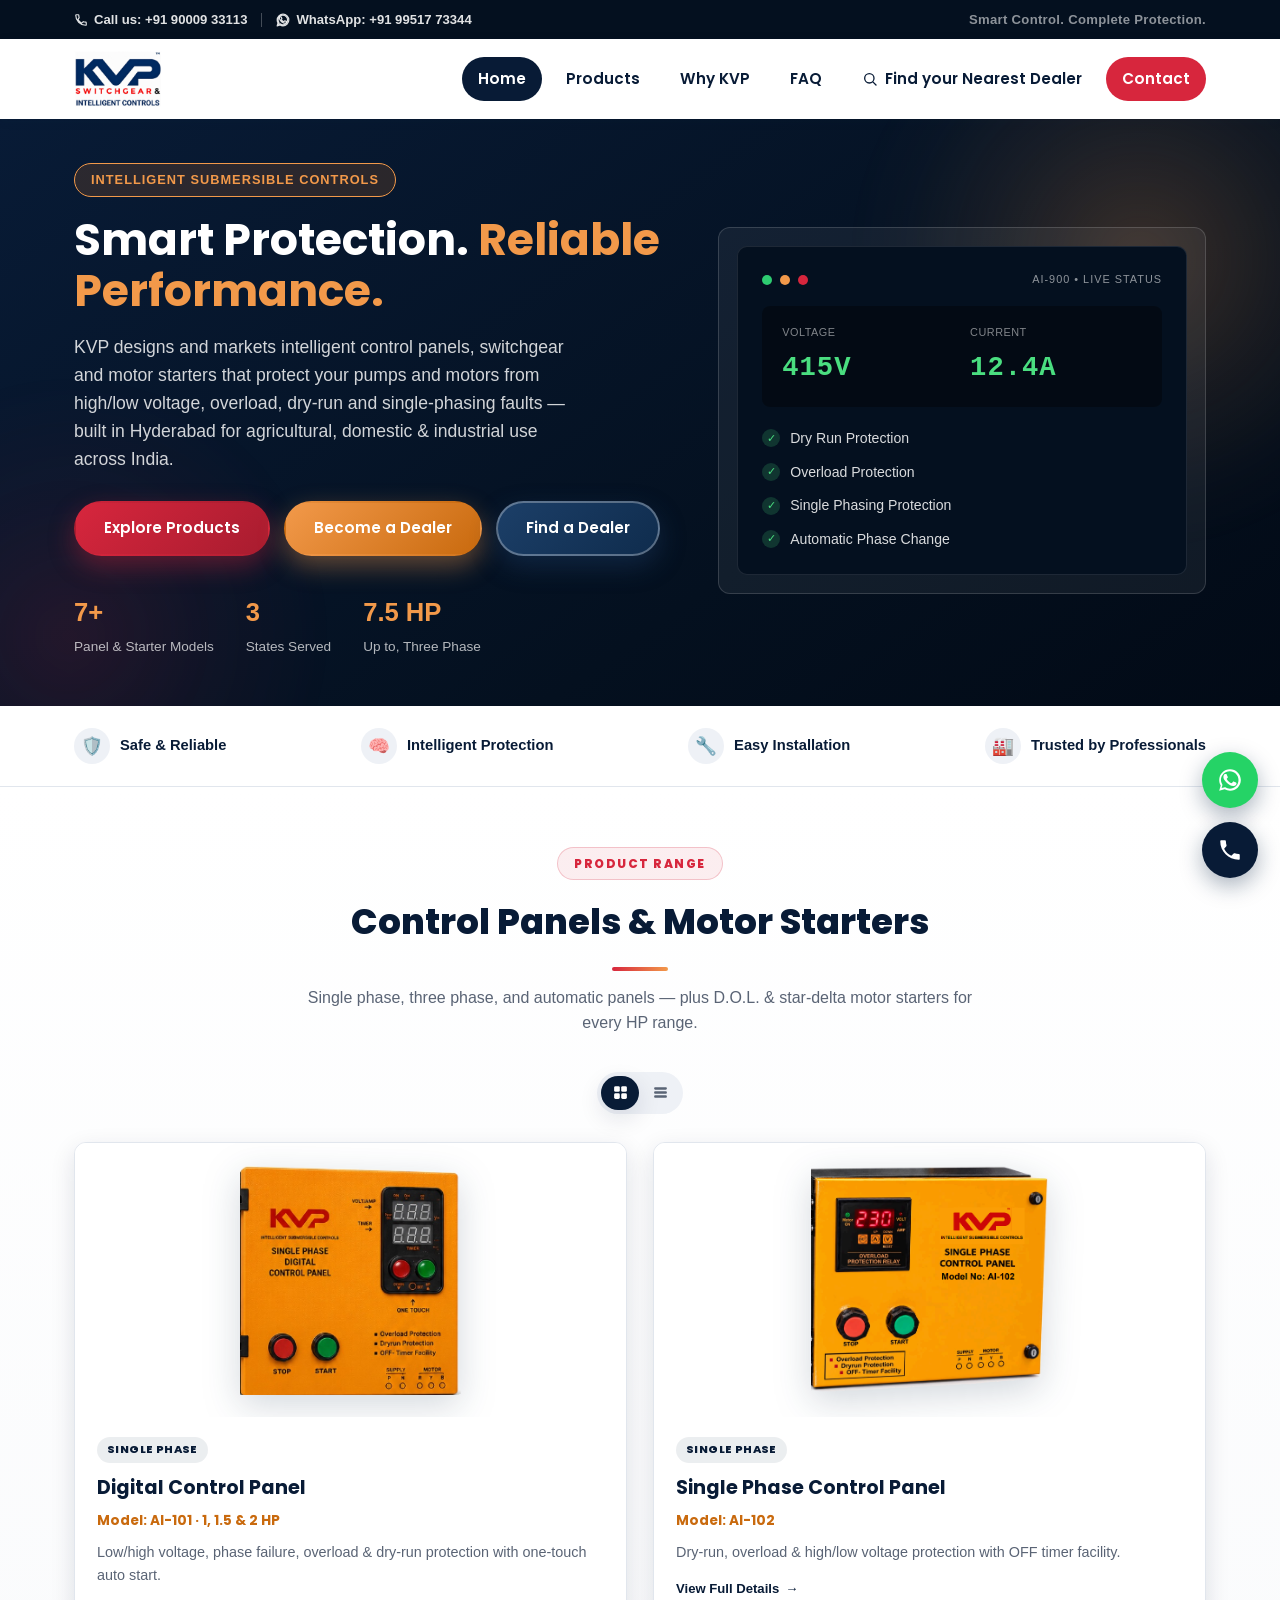
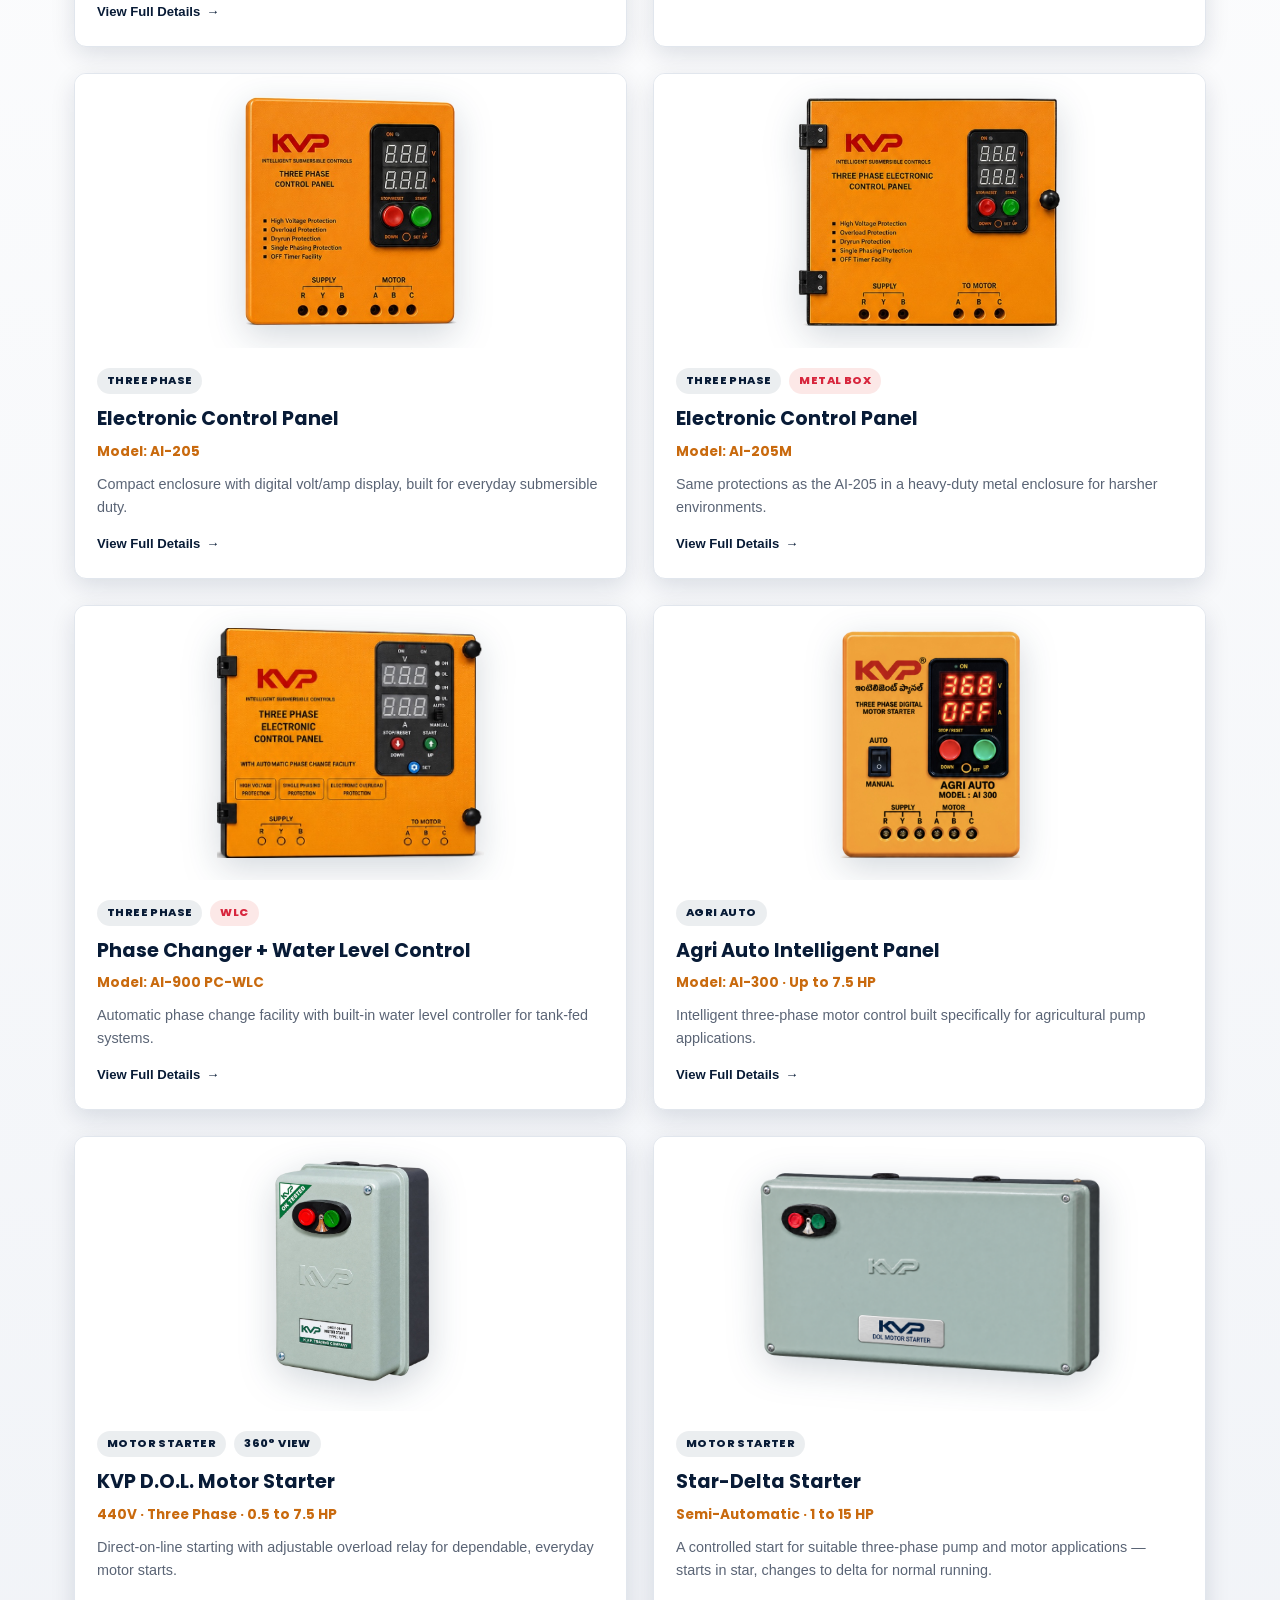
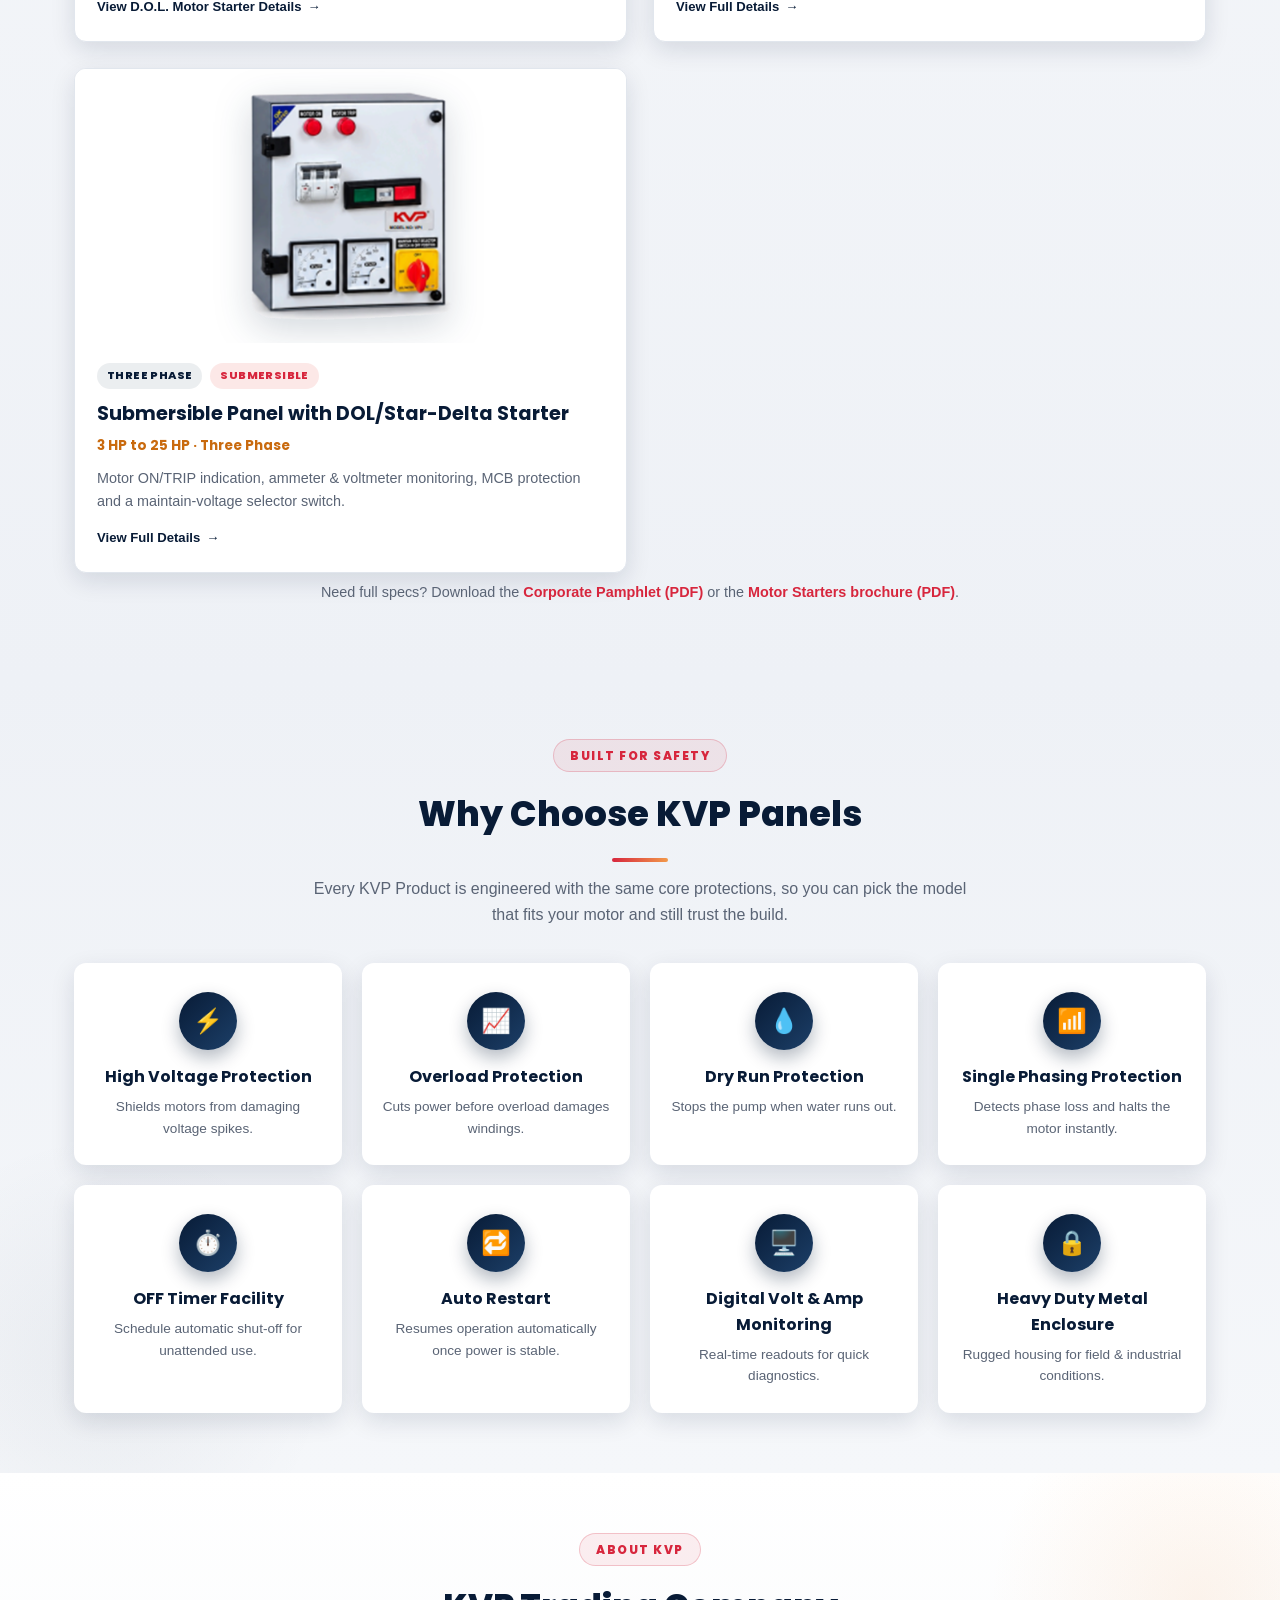
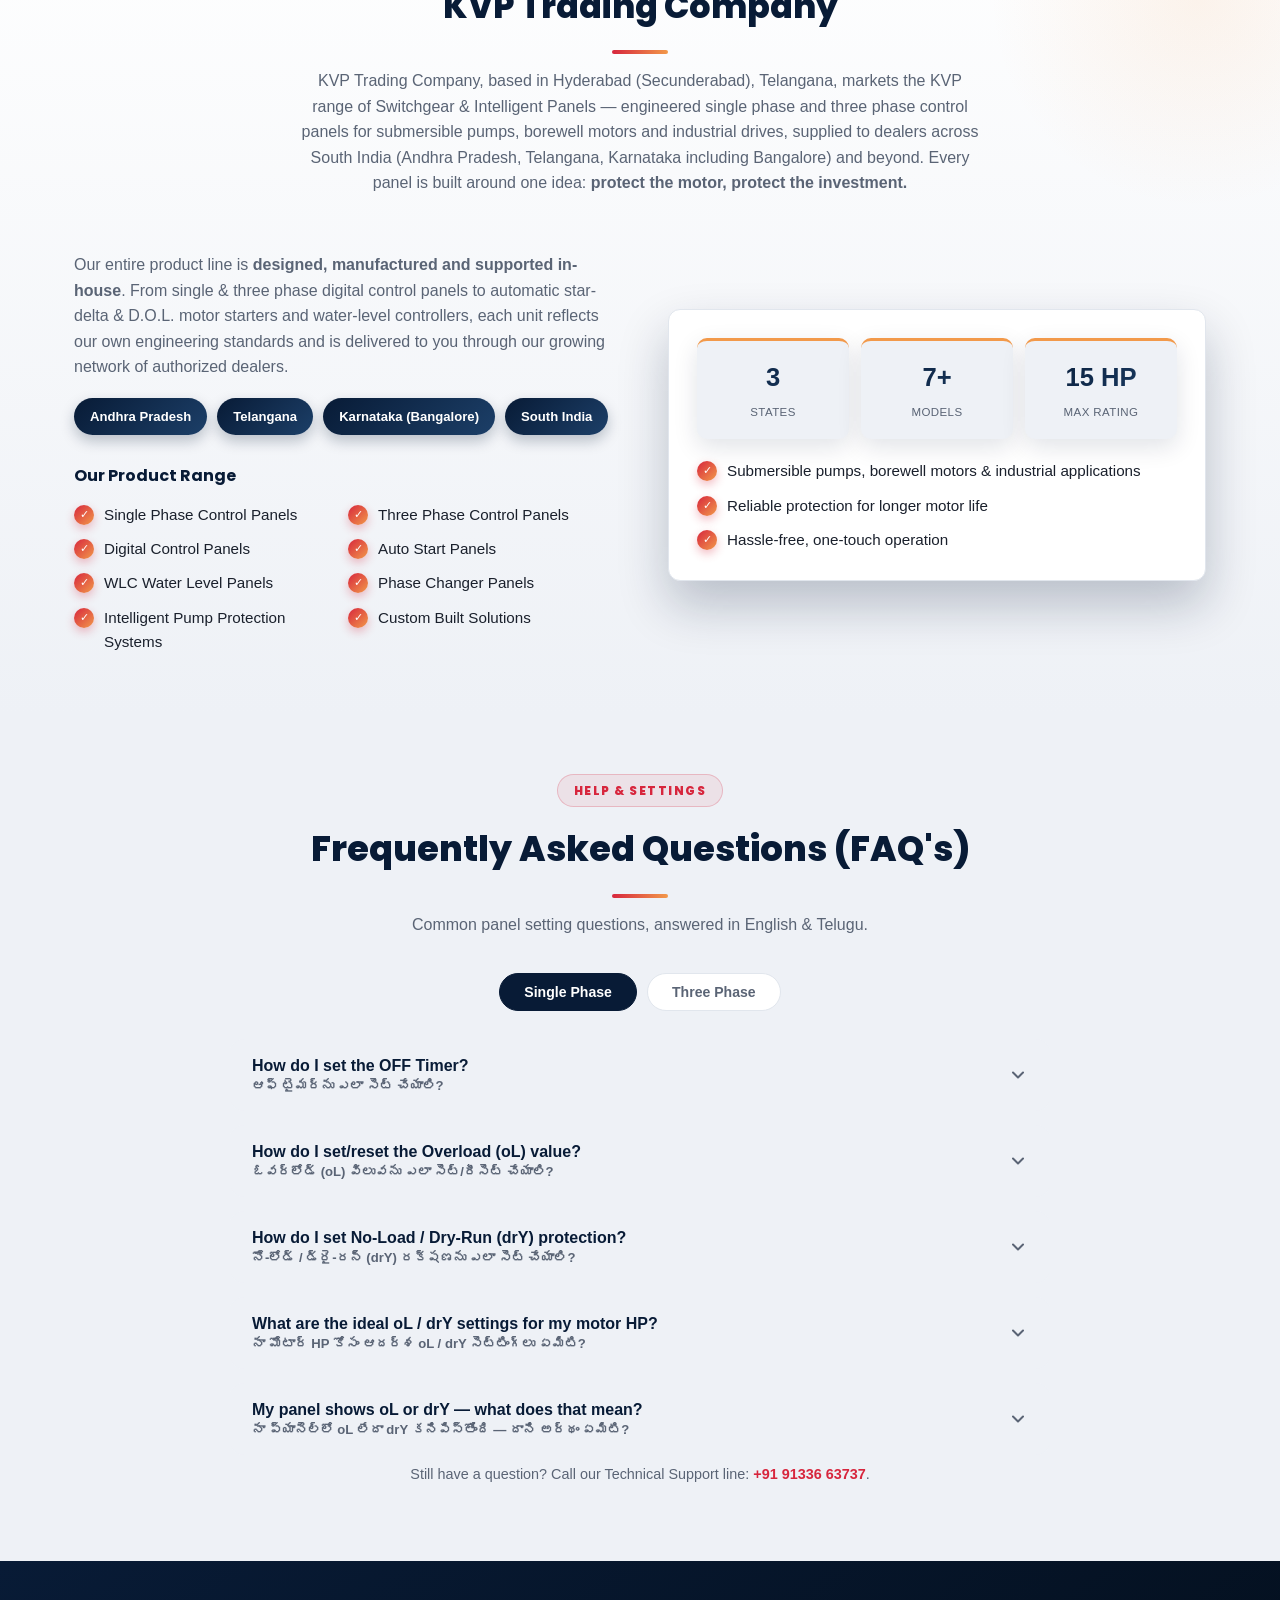
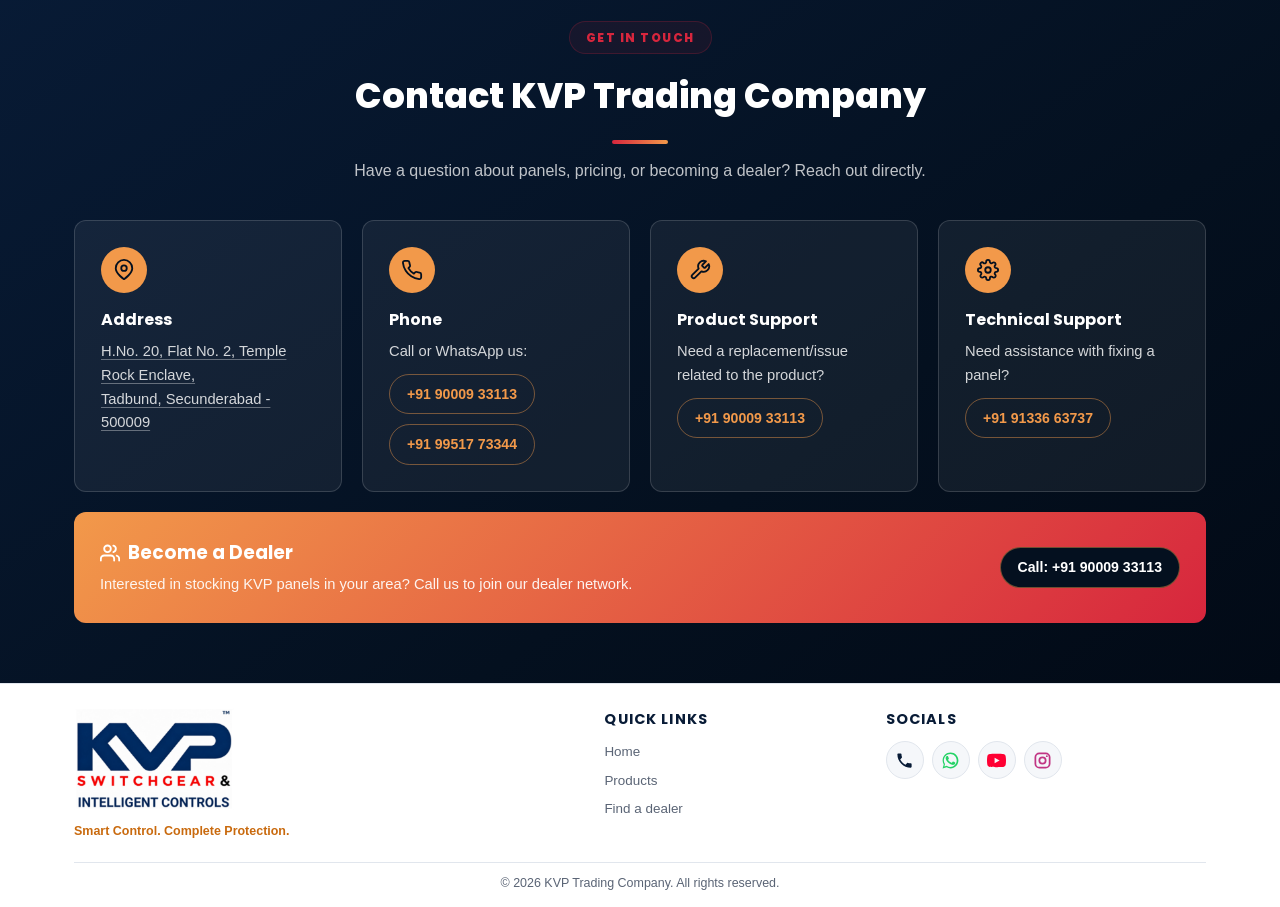
==== index.html @ d6f23936 "Style product language dropdowns" ====
<!DOCTYPE html>
<html lang="en">
<head>
<meta charset="UTF-8" />
<meta name="viewport" content="width=device-width, initial-scale=1.0" />
<title>KVP Switchgear &amp; Intelligent Controls | Smart Control. Complete Protection.</title>
<meta name="description" content="KVP (KVP Controls) Trading Company — Hyderabad-based manufacturer of intelligent submersible control panels, motor starters &amp; switchgear across South India. Single phase &amp; three phase panels, D.O.L. and star-delta starters for agricultural and industrial applications in Telangana, Andhra Pradesh, Karnataka (Bangalore) and across India." />
<link rel="canonical" href="https://kvpcontrols.in/" />
<meta name="google-site-verification" content="9jwyb0-h7KxXf_xaPmBc3SlwajmSZCS3DndJcW15JVY" />
<link rel="icon" href="assets/images/kvp-logo.jpeg" />
<link rel="shortcut icon" href="/favicon.ico" />
<link rel="preconnect" href="https://fonts.googleapis.com" />
<link rel="preconnect" href="https://fonts.gstatic.com" crossorigin />
<link href="https://fonts.googleapis.com/css2?family=Poppins:wght@500;600;700;800&display=swap" rel="stylesheet" />
<script type="application/ld+json">
{
  "@context": "https://schema.org",
  "@type": "Organization",
  "name": "KVP Trading Company",
  "alternateName": ["KVP", "KVP Controls", "KVPControls", "kvpcontrols", "KVP Switchgear", "KVP Trading Co"],
  "url": "https://kvpcontrols.in/",
  "logo": "https://kvpcontrols.in/assets/images/kvp-logo.jpeg",
  "description": "Manufacturer of intelligent submersible control panels, motor starters and switchgear for agricultural, domestic and industrial pump applications in India.",
  "address": {
    "@type": "PostalAddress",
    "streetAddress": "H.No. 20, Flat No. 2, Temple Rock Enclave, Tadbund",
    "addressLocality": "Secunderabad",
    "postalCode": "500009",
    "addressRegion": "Telangana",
    "addressCountry": "IN"
  },
  "telephone": "+91-90009-33113",
  "areaServed": ["Hyderabad", "Secunderabad", "Andhra Pradesh", "Telangana", "Karnataka", "Bangalore", "Bengaluru", "South India", "India"],
  "sameAs": []
}
</script>
<link rel="stylesheet" href="css/styles.css?v=20261113langstyle1" />
</head>
<body>

<div class="topbar">
  <div class="topbar-row">
    <div class="topbar-contacts">
      <a href="tel:+919000933113" class="topbar-link">
        <svg width="14" height="14" viewBox="0 0 24 24" aria-hidden="true"><path d="M6.6 10.8c1.4 2.8 3.8 5.2 6.6 6.6l2.2-2.2c.3-.3.7-.4 1-.2 1.1.4 2.4.6 3.6.6.6 0 1 .4 1 1V20c0 .6-.4 1-1 1-9.4 0-17-7.6-17-17 0-.6.4-1 1-1h3.2c.6 0 1 .4 1 1 0 1.3.2 2.5.6 3.6.1.4 0 .8-.2 1L6.6 10.8z"/></svg>
        Call us: +91 90009 33113
      </a>
      <span class="topbar-divider"></span>
      <a href="https://wa.me/919951773344" target="_blank" rel="noopener" class="topbar-link topbar-whatsapp">
        <svg width="14" height="14" viewBox="0 0 24 24" aria-hidden="true"><path d="M17.47 14.38c-.3-.15-1.78-.88-2.05-.98-.28-.1-.48-.15-.68.15-.2.3-.78.98-.96 1.18-.17.2-.35.22-.65.08-.3-.15-1.26-.46-2.4-1.48-.89-.79-1.48-1.76-1.66-2.06-.17-.3-.02-.46.13-.61.14-.14.3-.35.45-.53.15-.17.2-.3.3-.5.1-.2.05-.37-.02-.52-.08-.15-.68-1.64-.94-2.24-.24-.58-.5-.5-.68-.51h-.58c-.2 0-.52.08-.79.37-.27.3-1.04 1.02-1.04 2.48 0 1.46 1.07 2.87 1.22 3.07.15.2 2.1 3.2 5.08 4.49.71.3 1.26.49 1.69.63.71.22 1.36.19 1.87.12.57-.09 1.78-.73 2.03-1.43.25-.7.25-1.3.18-1.43-.07-.13-.27-.2-.57-.35z"/><path d="M12.02 2C6.5 2 2.04 6.46 2.04 12c0 1.86.5 3.6 1.4 5.1L2 22l5.03-1.4A9.9 9.9 0 0 0 12.02 22C17.53 22 22 17.54 22 12S17.53 2 12.02 2zm0 18.1c-1.63 0-3.14-.48-4.42-1.3l-.32-.2-3 .84.8-2.95-.21-.33a8.07 8.07 0 0 1-1.25-4.16c0-4.48 3.64-8.12 8.12-8.12 4.48 0 8.12 3.64 8.12 8.12 0 4.48-3.64 8.1-8.12 8.1z"/></svg>
        WhatsApp: +91 99517 73344
      </a>
    </div>
    <div class="topbar-tagline">Smart Control. Complete Protection.</div>
  </div>
</div>

<header class="site-header">
  <div class="nav-wrap">
    <a href="#home" class="brand">
      <img src="assets/images/kvp-logo-crop.png" alt="KVP Switchgear &amp; Intelligent Controls logo" />
    </a>
    <nav class="nav-links">
      <a href="#home">Home</a>
      <a href="#products">Products</a>
      <a href="#features">Why KVP</a>
      <a href="#faq">FAQ</a>
      <a href="dealers.html" class="nav-search-link">
        <svg viewBox="0 0 24 24" aria-hidden="true"><circle cx="11" cy="11" r="7"/><line x1="21" y1="21" x2="16.65" y2="16.65"/></svg>
        Find your Nearest Dealer
      </a>
      <a href="#contact" class="cta">Contact</a>
    </nav>
    <button class="nav-toggle" aria-label="Toggle navigation menu">
      <span></span><span></span><span></span>
    </button>
  </div>
</header>

<main>

  <!-- ---------------- Hero ---------------- -->
  <section id="home" class="hero">
    <div class="container">
      <div class="hero-copy">
        <span class="hero-badge">Intelligent Submersible Controls</span>
        <h1>Smart Protection. <span class="accent">Reliable Performance.</span></h1>
        <p class="lead">
          KVP designs and markets intelligent control panels, switchgear and motor starters that
          protect your pumps and motors from high/low voltage, overload, dry-run and single-phasing
          faults — built in Hyderabad for agricultural, domestic &amp; industrial use across India.
        </p>
        <div class="hero-actions">
          <a href="#products" class="btn btn-primary">Explore Products</a>
          <a href="#become-dealer" class="btn btn-orange">Become a Dealer</a>
          <a href="dealers.html" class="btn btn-blue">Find a Dealer</a>
        </div>
        <div class="hero-stats">
          <div><strong>7+</strong><span>Panel &amp; Starter Models</span></div>
          <div><strong>3</strong><span>States Served</span></div>
          <div><strong>7.5 HP</strong><span>Up to, Three Phase</span></div>
        </div>
      </div>
      <div class="hero-media">
        <div class="panel-mock" role="img" aria-label="KVP intelligent control panel showing live voltage, current, and protection status">
          <div class="panel-mock-top">
            <span class="dot dot-green"></span><span class="dot dot-amber"></span><span class="dot dot-red"></span>
            <span class="panel-mock-label">AI-900 &bull; Live Status</span>
          </div>
          <div class="panel-mock-display">
            <div><span>Voltage</span><strong>415V</strong></div>
            <div><span>Current</span><strong>12.4A</strong></div>
          </div>
          <ul class="panel-mock-checks">
            <li><span class="tick">&check;</span> Dry Run Protection</li>
            <li><span class="tick">&check;</span> Overload Protection</li>
            <li><span class="tick">&check;</span> Single Phasing Protection</li>
            <li><span class="tick">&check;</span> Automatic Phase Change</li>
          </ul>
        </div>
      </div>
    </div>
  </section>

  <!-- ---------------- Trust strip ---------------- -->
  <div class="trust-strip">
    <div class="container">
      <div class="trust-item"><span class="icon">🛡️</span> Safe &amp; Reliable</div>
      <div class="trust-item"><span class="icon">🧠</span> Intelligent Protection</div>
      <div class="trust-item"><span class="icon">🔧</span> Easy Installation</div>
      <div class="trust-item"><span class="icon">🏭</span> Trusted by Professionals</div>
    </div>
  </div>

  <!-- ---------------- Products ---------------- -->
  <section id="products" class="products">
    <div class="container">
      <div class="section-head reveal">
        <span class="section-tag">Product Range</span>
        <h2>Control Panels &amp; Motor Starters</h2>
        <p>Single phase, three phase, and automatic panels — plus D.O.L. &amp; star-delta motor starters for every HP range.</p>
      </div>

      <div class="products-toolbar">
        <div class="view-toggle" role="group" aria-label="Product layout view">
          <button type="button" class="view-btn active" data-view="grid" aria-pressed="true" aria-label="Grid view" title="Grid view">
            <svg viewBox="0 0 24 24" aria-hidden="true"><rect x="3" y="3" width="8" height="8" rx="2"/><rect x="13" y="3" width="8" height="8" rx="2"/><rect x="3" y="13" width="8" height="8" rx="2"/><rect x="13" y="13" width="8" height="8" rx="2"/></svg>
          </button>
          <button type="button" class="view-btn" data-view="list" aria-pressed="false" aria-label="List view" title="List view">
            <svg viewBox="0 0 24 24" aria-hidden="true"><rect x="3" y="4.5" width="18" height="3.5" rx="1.5"/><rect x="3" y="10.25" width="18" height="3.5" rx="1.5"/><rect x="3" y="16" width="18" height="3.5" rx="1.5"/></svg>
          </button>
        </div>
      </div>

      <div class="product-grid view-grid" id="productGrid">

        <!-- AI-101 -->
        <article class="product-card">
          <a class="product-card-link" href="products/ai-101.html">
            <div class="product-media">
              <img src="assets/images/cutouts/pdf-page3-ai101.png" alt="KVP AI-101 single phase digital control panel" loading="lazy" />
            </div>
          </a>
          <div class="product-body">
            <div class="product-badges"><span class="badge badge-phase">Single Phase</span></div>
            <h3><a href="products/ai-101.html">Digital Control Panel</a></h3>
            <div class="model">Model: AI-101 &middot; 1, 1.5 &amp; 2 HP</div>
            <p class="desc">Low/high voltage, phase failure, overload &amp; dry-run protection with one-touch auto start.</p>
            <a class="details-link" href="products/ai-101.html">
              <span class="label">View Full Details</span><span class="arrow" aria-hidden="true">&#8594;</span>
            </a>
          </div>
        </article>

        <!-- AI-102 -->
        <article class="product-card">
          <a class="product-card-link" href="products/ai-102.html">
            <div class="product-media">
              <img src="assets/images/cutouts/pdf-page3-ai102.png" alt="KVP AI-102 single phase control panel" loading="lazy" />
            </div>
          </a>
          <div class="product-body">
            <div class="product-badges"><span class="badge badge-phase">Single Phase</span></div>
            <h3><a href="products/ai-102.html">Single Phase Control Panel</a></h3>
            <div class="model">Model: AI-102</div>
            <p class="desc">Dry-run, overload &amp; high/low voltage protection with OFF timer facility.</p>
            <a class="details-link" href="products/ai-102.html">
              <span class="label">View Full Details</span><span class="arrow" aria-hidden="true">&#8594;</span>
            </a>
          </div>
        </article>

        <!-- AI-205 -->
        <article class="product-card">
          <a class="product-card-link" href="products/ai-205.html">
            <div class="product-media">
              <img src="assets/images/cutouts/pdf-page4-ai205.png" alt="KVP AI-205 three phase electronic control panel" loading="lazy" />
            </div>
          </a>
          <div class="product-body">
            <div class="product-badges"><span class="badge badge-phase">Three Phase</span></div>
            <h3><a href="products/ai-205.html">Electronic Control Panel</a></h3>
            <div class="model">Model: AI-205</div>
            <p class="desc">Compact enclosure with digital volt/amp display, built for everyday submersible duty.</p>
            <a class="details-link" href="products/ai-205.html">
              <span class="label">View Full Details</span><span class="arrow" aria-hidden="true">&#8594;</span>
            </a>
          </div>
        </article>

        <!-- AI-205M -->
        <article class="product-card">
          <a class="product-card-link" href="products/ai-205m.html">
            <div class="product-media red">
              <img src="assets/images/cutouts/pdf-page4-ai205m.png" alt="KVP AI-205M three phase metal box control panel" loading="lazy" />
            </div>
          </a>
          <div class="product-body">
            <div class="product-badges"><span class="badge badge-phase">Three Phase</span><span class="badge badge-new">Metal Box</span></div>
            <h3><a href="products/ai-205m.html">Electronic Control Panel</a></h3>
            <div class="model">Model: AI-205M</div>
            <p class="desc">Same protections as the AI-205 in a heavy-duty metal enclosure for harsher environments.</p>
            <a class="details-link" href="products/ai-205m.html">
              <span class="label">View Full Details</span><span class="arrow" aria-hidden="true">&#8594;</span>
            </a>
          </div>
        </article>

        <!-- AI-900 PC-WLC -->
        <article class="product-card">
          <a class="product-card-link" href="products/ai-900-pc-wlc.html">
            <div class="product-media orange">
              <img src="assets/images/cutouts/pdf-page3-ai900.png" alt="KVP AI-900 PC-WLC three phase panel with phase changer and water level controller" loading="lazy" />
            </div>
          </a>
          <div class="product-body">
            <div class="product-badges"><span class="badge badge-phase">Three Phase</span><span class="badge badge-new">WLC</span></div>
            <h3><a href="products/ai-900-pc-wlc.html">Phase Changer + Water Level Control</a></h3>
            <div class="model">Model: AI-900 PC-WLC</div>
            <p class="desc">Automatic phase change facility with built-in water level controller for tank-fed systems.</p>
            <a class="details-link" href="products/ai-900-pc-wlc.html">
              <span class="label">View Full Details</span><span class="arrow" aria-hidden="true">&#8594;</span>
            </a>
          </div>
        </article>

        <!-- AI-300 Agri Auto -->
        <article class="product-card">
          <a class="product-card-link" href="products/ai-300-agri-auto.html">
            <div class="product-media orange">
              <img src="assets/images/cutouts/pdf-page5-ai300.png" alt="KVP AI-300 Agri Auto intelligent panel" loading="lazy" />
            </div>
          </a>
          <div class="product-body">
            <div class="product-badges"><span class="badge badge-phase">Agri Auto</span></div>
            <h3><a href="products/ai-300-agri-auto.html">Agri Auto Intelligent Panel</a></h3>
            <div class="model">Model: AI-300 &middot; Up to 7.5 HP</div>
            <p class="desc">Intelligent three-phase motor control built specifically for agricultural pump applications.</p>
            <a class="details-link" href="products/ai-300-agri-auto.html">
              <span class="label">View Full Details</span><span class="arrow" aria-hidden="true">&#8594;</span>
            </a>
          </div>
        </article>

        <!-- DOL Motor Starter -->
        <article class="product-card">
          <a class="product-card-link" href="products/dol-motor-starter.html">
            <div class="product-media">
              <img src="assets/images/cutouts/dol-motor-starter.png" alt="KVP DOL motor starter" loading="lazy" />
            </div>
          </a>
          <div class="product-body">
            <div class="product-badges"><span class="badge badge-phase">Motor Starter</span><span class="badge badge-phase">360&#176; View</span></div>
            <h3><a href="products/dol-motor-starter.html">KVP D.O.L. Motor Starter</a></h3>
            <div class="model">440V &middot; Three Phase &middot; 0.5 to 7.5 HP</div>
            <p class="desc">Direct-on-line starting with adjustable overload relay for dependable, everyday motor starts.</p>
            <a class="details-link" href="products/dol-motor-starter.html">
              <span class="label">View D.O.L. Motor Starter Details</span><span class="arrow" aria-hidden="true">&#8594;</span>
            </a>
          </div>
        </article>

        <!-- Star-Delta Starter -->
        <article class="product-card">
          <a class="product-card-link" href="products/star-delta-starter.html">
            <div class="product-media red">
              <img src="assets/images/cutouts/pdf-page2-stardelta.png" alt="KVP Star-Delta motor starter" loading="lazy" />
            </div>
          </a>
          <div class="product-body">
            <div class="product-badges"><span class="badge badge-phase">Motor Starter</span></div>
            <h3><a href="products/star-delta-starter.html">Star-Delta Starter</a></h3>
            <div class="model">Semi-Automatic &middot; 1 to 15 HP</div>
            <p class="desc">A controlled start for suitable three-phase pump and motor applications &mdash; starts in star, changes to delta for normal running.</p>
            <a class="details-link" href="products/star-delta-starter.html">
              <span class="label">View Full Details</span><span class="arrow" aria-hidden="true">&#8594;</span>
            </a>
          </div>
        </article>

        <!-- Submersible Panel with DOL/Star-Delta Starter -->
        <article class="product-card">
          <a class="product-card-link" href="products/submersible-panel-dol-star-delta.html">
            <div class="product-media">
              <img src="assets/images/cutouts/pdf-page2-submersible-panel.png" alt="KVP Submersible Panel with DOL/Star-Delta Starter" loading="lazy" />
            </div>
          </a>
          <div class="product-body">
            <div class="product-badges"><span class="badge badge-phase">Three Phase</span><span class="badge badge-new">Submersible</span></div>
            <h3><a href="products/submersible-panel-dol-star-delta.html">Submersible Panel with DOL/Star-Delta Starter</a></h3>
            <div class="model">3 HP to 25 HP &middot; Three Phase</div>
            <p class="desc">Motor ON/TRIP indication, ammeter &amp; voltmeter monitoring, MCB protection and a maintain-voltage selector switch.</p>
            <a class="details-link" href="products/submersible-panel-dol-star-delta.html">
              <span class="label">View Full Details</span><span class="arrow" aria-hidden="true">&#8594;</span>
            </a>
          </div>
        </article>

      </div>

      <p class="brochure-note">
        Need full specs? Download the <a href="assets/KVP_Corporate_Pamphlet.pdf" target="_blank" rel="noopener">Corporate Pamphlet (PDF)</a>
        or the <a href="assets/KVP_Motor_Starters_Brochure.pdf" target="_blank" rel="noopener">Motor Starters brochure (PDF)</a>.
      </p>
    </div>
  </section>

  <!-- ---------------- Features ---------------- -->
  <section id="features" class="features">
    <div class="container">
      <div class="section-head reveal">
        <span class="section-tag">Built For Safety</span>
        <h2>Why Choose KVP Panels</h2>
        <p>Every KVP Product is engineered with the same core protections, so you can pick the model that fits your motor and still trust the build.</p>
      </div>
      <div class="feature-grid reveal">
        <div class="feature-card">
          <div class="icon">⚡</div>
          <h3>High Voltage Protection</h3>
          <p>Shields motors from damaging voltage spikes.</p>
        </div>
        <div class="feature-card">
          <div class="icon">📈</div>
          <h3>Overload Protection</h3>
          <p>Cuts power before overload damages windings.</p>
        </div>
        <div class="feature-card">
          <div class="icon">💧</div>
          <h3>Dry Run Protection</h3>
          <p>Stops the pump when water runs out.</p>
        </div>
        <div class="feature-card">
          <div class="icon">📶</div>
          <h3>Single Phasing Protection</h3>
          <p>Detects phase loss and halts the motor instantly.</p>
        </div>
        <div class="feature-card">
          <div class="icon">⏱️</div>
          <h3>OFF Timer Facility</h3>
          <p>Schedule automatic shut-off for unattended use.</p>
        </div>
        <div class="feature-card">
          <div class="icon">🔁</div>
          <h3>Auto Restart</h3>
          <p>Resumes operation automatically once power is stable.</p>
        </div>
        <div class="feature-card">
          <div class="icon">🖥️</div>
          <h3>Digital Volt &amp; Amp Monitoring</h3>
          <p>Real-time readouts for quick diagnostics.</p>
        </div>
        <div class="feature-card">
          <div class="icon">🔒</div>
          <h3>Heavy Duty Metal Enclosure</h3>
          <p>Rugged housing for field &amp; industrial conditions.</p>
        </div>
      </div>
    </div>
  </section>

  <!-- ---------------- About ---------------- -->
  <section id="about" class="about">
    <div class="container">
      <div class="section-head reveal">
        <span class="section-tag">About KVP</span>
        <h2>KVP Trading Company</h2>
        <p>
          KVP Trading Company, based in Hyderabad (Secunderabad), Telangana, markets the KVP range of
          Switchgear &amp; Intelligent Panels — engineered single phase and three phase control panels for
          submersible pumps, borewell motors and industrial drives, supplied to dealers across South India
          (Andhra Pradesh, Telangana, Karnataka including Bangalore) and beyond. Every panel is
          built around one idea: <strong>protect the motor, protect the investment.</strong>
        </p>
      </div>
      <div class="about-grid">
      <div class="about-copy reveal">
        <p>
          Our entire product line is <strong>designed, manufactured and supported in-house</strong>.
          From single &amp; three phase digital control panels to automatic star-delta &amp; D.O.L. motor
          starters and water-level controllers, each unit reflects our own engineering standards and is
          delivered to you through our growing network of authorized dealers.
        </p>
        <div class="about-pills">
          <span>Andhra Pradesh</span>
          <span>Telangana</span>
          <span>Karnataka (Bangalore)</span>
          <span>South India</span>
        </div>
        <div class="range-block">
          <h4>Our Product Range</h4>
          <ul class="about-list range-list">
            <li>Single Phase Control Panels</li>
            <li>Three Phase Control Panels</li>
            <li>Digital Control Panels</li>
            <li>Auto Start Panels</li>
            <li>WLC Water Level Panels</li>
            <li>Phase Changer Panels</li>
            <li>Intelligent Pump Protection Systems</li>
            <li>Custom Built Solutions</li>
          </ul>
        </div>
      </div>
      <div class="about-card reveal">
        <div class="coverage-stats">
          <div><strong>3</strong><span>States</span></div>
          <div><strong>7+</strong><span>Models</span></div>
          <div><strong>15 HP</strong><span>Max Rating</span></div>
        </div>
        <ul class="about-list">
          <li>Submersible pumps, borewell motors &amp; industrial applications</li>
          <li>Reliable protection for longer motor life</li>
          <li>Hassle-free, one-touch operation</li>
        </ul>
      </div>
      </div>
    </div>
  </section>

  <!-- ---------------- FAQ ---------------- -->
  <section id="faq" class="faq">
    <div class="container">
      <div class="section-head reveal">
        <span class="section-tag">Help &amp; Settings</span>
        <h2>Frequently Asked Questions (FAQ's)</h2>
        <p>Common panel setting questions, answered in English &amp; Telugu.</p>
      </div>
      <div class="faq-tabs reveal">
        <button type="button" class="faq-tab active" data-faq-tab="single">Single Phase</button>
        <button type="button" class="faq-tab" data-faq-tab="three">Three Phase</button>
      </div>
      <div class="faq-list reveal" data-faq-group="single">
          <div class="faq-item">
            <button type="button" class="faq-question" aria-expanded="false">
              <span class="faq-q"><span>How do I set the OFF Timer?</span><span class="faq-q-te" data-te="ఆఫ్ టైమర్‌ను ఎలా సెట్ చేయాలి?" data-ta="ஆஃப் டைமரை எப்படி அமைப்பது?" data-hi="ऑफ टाइमर कैसे सेट करें?" data-kn="ಆಫ್ ಟೈಮರ್ ಅನ್ನು ಹೇಗೆ ಸೆಟ್ ಮಾಡುವುದು?">ఆఫ్ టైమర్‌ను ఎలా సెట్ చేయాలి?</span></span>
              <span class="faq-icon" aria-hidden="true"><svg width="20" height="20" viewBox="0 0 24 24"><polyline points="6 9 12 15 18 9"/></svg></span>
            </button>
            <div class="faq-answer">
              <p><strong>English:</strong> Hold the green UP button for 3 seconds until the display shows 1, 2, 3, 4&hellip; Press UP to add minutes, or the red DOWN button to reduce minutes. Release at your desired minute &mdash; it auto-saves, no need to press SET. Note: the OFF Timer only works if the motor wires are connected.</p>
              <p class="faq-secondary" data-te="ఆకుపచ్చ UP బటన్‌ను 3 సెకన్లు నొక్కి పట్టుకోండి, డిస్‌ప్లేలో 1, 2, 3, 4&hellip; కనిపిస్తుంది. నిమిషాలు పెంచడానికి UP నొక్కండి, తగ్గించడానికి ఎరుపు DOWN నొక్కండి. మీకు కావలసిన నిమిషం వద్ద వదిలేయండి &mdash; ఇది ఆటోమేటిక్‌గా సేవ్ అవుతుంది, SET నొక్కాల్సిన అవసరం లేదు. గమనిక: మోటారు వైర్లు కనెక్ట్ అయి ఉంటేనే ఆఫ్ టైమర్ పనిచేస్తుంది." data-ta="பச்சை UP பொத்தானை 3 வினாடிகள் அழுத்தி பிடிக்கவும், டிஸ்ப்ளேயில் 1, 2, 3, 4&hellip; தெரியும் வரை. நிமிடங்களை கூட்ட UP ஐயும், குறைக்க சிவப்பு DOWN பொத்தானையும் அழுத்தவும். நீங்கள் விரும்பும் நிமிடத்தில் விடுங்கள் &mdash; இது தானாகவே சேமிக்கப்படும், SET அழுத்த தேவையில்லை. குறிப்பு: மோட்டார் வயர்கள் இணைக்கப்பட்டிருந்தால் மட்டுமே ஆஃப் டைமர் வேலை செய்யும்." data-hi="डिस्प्ले पर 1, 2, 3, 4&hellip; दिखने तक हरे UP बटन को 3 सेकंड दबाए रखें। मिनट बढ़ाने के लिए UP, घटाने के लिए लाल DOWN बटन दबाएं। अपनी पसंद के मिनट पर छोड़ दें &mdash; यह अपने आप सेव हो जाता है, SET दबाने की ज़रूरत नहीं। नोट: ऑफ टाइमर तभी काम करता है जब मोटर के तार जुड़े हों।" data-kn="ಡಿಸ್‌ಪ್ಲೇಯಲ್ಲಿ 1, 2, 3, 4&hellip; ಕಾಣಿಸುವವರೆಗೆ ಹಸಿರು UP ಬಟನ್ ಅನ್ನು 3 ಸೆಕೆಂಡುಗಳ ಕಾಲ ಒತ್ತಿ ಹಿಡಿಯಿರಿ. ನಿಮಿಷಗಳನ್ನು ಹೆಚ್ಚಿಸಲು UP, ಕಡಿಮೆ ಮಾಡಲು ಕೆಂಪು DOWN ಬಟನ್ ಒತ್ತಿ. ನಿಮಗೆ ಬೇಕಾದ ನಿಮಿಷದಲ್ಲಿ ಬಿಡಿ &mdash; ಇದು ತಾನಾಗಿಯೇ ಉಳಿಸುತ್ತದೆ, SET ಒತ್ತುವ ಅಗತ್ಯವಿಲ್ಲ. ಗಮನಿಸಿ: ಮೋಟಾರ್ ವೈರ್‌ಗಳು ಸಂಪರ್ಕಗೊಂಡಿದ್ದರೆ ಮಾತ್ರ ಆಫ್ ಟೈಮರ್ ಕೆಲಸ ಮಾಡುತ್ತದೆ."><strong>తెలుగు:</strong> ఆకుపచ్చ UP బటన్‌ను 3 సెకన్లు నొక్కి పట్టుకోండి, డిస్‌ప్లేలో 1, 2, 3, 4&hellip; కనిపిస్తుంది. నిమిషాలు పెంచడానికి UP నొక్కండి, తగ్గించడానికి ఎరుపు DOWN నొక్కండి. మీకు కావలసిన నిమిషం వద్ద వదిలేయండి &mdash; ఇది ఆటోమేటిక్‌గా సేవ్ అవుతుంది, SET నొక్కాల్సిన అవసరం లేదు. గమనిక: మోటారు వైర్లు కనెక్ట్ అయి ఉంటేనే ఆఫ్ టైమర్ పనిచేస్తుంది.</p>
            </div>
          </div>
          <div class="faq-item">
            <button type="button" class="faq-question" aria-expanded="false">
              <span class="faq-q"><span>How do I set/reset the Overload (oL) value?</span><span class="faq-q-te" data-te="ఓవర్‌లోడ్ (oL) విలువను ఎలా సెట్/రీసెట్ చేయాలి?" data-ta="ஓவர்லோட் (oL) மதிப்பை எப்படி அமைப்பது/மீட்டமைப்பது?" data-hi="ओवरलोड (oL) वैल्यू कैसे सेट/रीसेट करें?" data-kn="ಓವರ್‌ಲೋಡ್ (oL) ಮೌಲ್ಯವನ್ನು ಹೇಗೆ ಸೆಟ್/ರೀಸೆಟ್ ಮಾಡುವುದು?">ఓవర్‌లోడ్ (oL) విలువను ఎలా సెట్/రీసెట్ చేయాలి?</span></span>
              <span class="faq-icon" aria-hidden="true"><svg width="20" height="20" viewBox="0 0 24 24"><polyline points="6 9 12 15 18 9"/></svg></span>
            </button>
            <div class="faq-answer">
              <p><strong>English:</strong> Press and hold SET for 3 seconds to enter settings, select oL, then use UP/DOWN to adjust the amperage (A) to match your motor. Press SET again to save and confirm.</p>
              <p class="faq-secondary" data-te="సెట్టింగ్స్‌లోకి వెళ్లడానికి SET బటన్‌ను 3 సెకన్లు నొక్కి పట్టుకోండి, oL ఎంచుకోండి, తర్వాత మీ మోటారుకు సరిపోయేలా UP/DOWN తో ఆంపియర్ (A) విలువను సర్దండి. సేవ్ చేసి నిర్ధారించడానికి మళ్లీ SET నొక్కండి." data-ta="அமைப்புகளுக்குள் செல்ல SET ஐ 3 வினாடிகள் அழுத்தி பிடிக்கவும், oL ஐ தேர்ந்தெடுக்கவும், பிறகு உங்கள் மோட்டாருக்கு ஏற்ப ஆம்பியர் (A) மதிப்பை UP/DOWN மூலம் சரிசெய்யவும். சேமித்து உறுதிப்படுத்த மீண்டும் SET அழுத்தவும்." data-hi="सेटिंग्स में जाने के लिए SET को 3 सेकंड दबाए रखें, oL चुनें, फिर अपने मोटर के अनुसार एम्पियर (A) वैल्यू को UP/DOWN से सेट करें। सेव और कन्फर्म करने के लिए फिर से SET दबाएं।" data-kn="ಸೆಟ್ಟಿಂಗ್‌ಗಳಿಗೆ ಹೋಗಲು SET ಅನ್ನು 3 ಸೆಕೆಂಡುಗಳ ಕಾಲ ಒತ್ತಿ ಹಿಡಿಯಿರಿ, oL ಆಯ್ಕೆಮಾಡಿ, ನಂತರ ನಿಮ್ಮ ಮೋಟಾರಿಗೆ ಹೊಂದುವಂತೆ UP/DOWN ಬಳಸಿ ಆಂಪಿಯರ್ (A) ಮೌಲ್ಯವನ್ನು ಸರಿಹೊಂದಿಸಿ. ಉಳಿಸಿ ಖಚಿತಪಡಿಸಲು ಮತ್ತೆ SET ಒತ್ತಿ."><strong>తెలుగు:</strong> సెట్టింగ్స్‌లోకి వెళ్లడానికి SET బటన్‌ను 3 సెకన్లు నొక్కి పట్టుకోండి, oL ఎంచుకోండి, తర్వాత మీ మోటారుకు సరిపోయేలా UP/DOWN తో ఆంపియర్ (A) విలువను సర్దండి. సేవ్ చేసి నిర్ధారించడానికి మళ్లీ SET నొక్కండి.</p>
            </div>
          </div>
          <div class="faq-item">
            <button type="button" class="faq-question" aria-expanded="false">
              <span class="faq-q"><span>How do I set No-Load / Dry-Run (drY) protection?</span><span class="faq-q-te" data-te="నో-లోడ్ / డ్రై-రన్ (drY) రక్షణను ఎలా సెట్ చేయాలి?" data-ta="நோ-லோட் / டிரை-ரன் (drY) பாதுகாப்பை எப்படி அமைப்பது?" data-hi="नो-लोड / ड्राई-रन (drY) सुरक्षा कैसे सेट करें?" data-kn="ನೋ-ಲೋಡ್ / ಡ್ರೈ-ರನ್ (drY) ರಕ್ಷಣೆಯನ್ನು ಹೇಗೆ ಸೆಟ್ ಮಾಡುವುದು?">నో-లోడ్ / డ్రై-రన్ (drY) రక్షణను ఎలా సెట్ చేయాలి?</span></span>
              <span class="faq-icon" aria-hidden="true"><svg width="20" height="20" viewBox="0 0 24 24"><polyline points="6 9 12 15 18 9"/></svg></span>
            </button>
            <div class="faq-answer">
              <p><strong>English:</strong> Press SET, select drY, then use UP/DOWN to set the amperage (A) at which the panel should detect dry-run/no-load. Press SET again to save and confirm. As a guide: set oL to your motor's running amps + 2A, and drY to running amps &minus; 2A.</p>
              <p class="faq-secondary" data-te="SET నొక్కండి, drY ఎంచుకోండి, తర్వాత పంప్ డ్రై-రన్/నో-లోడ్‌ను గుర్తించాల్సిన ఆంపియర్ (A) విలువను UP/DOWN తో సెట్ చేయండి. సేవ్ చేసి నిర్ధారించడానికి మళ్లీ SET నొక్కండి. సూచన: oL విలువను మీ మోటారు రన్నింగ్ ఆంప్స్ + 2A గాను, drY విలువను రన్నింగ్ ఆంప్స్ &minus; 2A గాను సెట్ చేయండి." data-ta="SET அழுத்தவும், drY ஐ தேர்ந்தெடுக்கவும், பிறகு பேனல் டிரை-ரன்/நோ-லோட் கண்டறிய வேண்டிய ஆம்பியர் (A) மதிப்பை UP/DOWN மூலம் அமைக்கவும். சேமித்து உறுதிப்படுத்த மீண்டும் SET அழுத்தவும். வழிகாட்டியாக: oL ஐ உங்கள் மோட்டாரின் ரன்னிங் ஆம்ப்ஸ் + 2A ஆகவும், drY ஐ ரன்னிங் ஆம்ப்ஸ் &minus; 2A ஆகவும் அமைக்கவும்." data-hi="SET दबाएं, drY चुनें, फिर पैनल को ड्राई-रन/नो-लोड पहचानने के लिए एम्पियर (A) वैल्यू UP/DOWN से सेट करें। सेव और कन्फर्म करने के लिए फिर से SET दबाएं। मार्गदर्शन: oL को मोटर के रनिंग एम्प्स + 2A पर और drY को रनिंग एम्प्स &minus; 2A पर सेट करें।" data-kn="SET ಒತ್ತಿ, drY ಆಯ್ಕೆಮಾಡಿ, ನಂತರ ಪ್ಯಾನೆಲ್ ಡ್ರೈ-ರನ್/ನೋ-ಲೋಡ್ ಪತ್ತೆಹಚ್ಚಬೇಕಾದ ಆಂಪಿಯರ್ (A) ಮೌಲ್ಯವನ್ನು UP/DOWN ಬಳಸಿ ಸೆಟ್ ಮಾಡಿ. ಉಳಿಸಿ ಖಚಿತಪಡಿಸಲು ಮತ್ತೆ SET ಒತ್ತಿ. ಮಾರ್ಗದರ್ಶಿಯಾಗಿ: oL ಅನ್ನು ನಿಮ್ಮ ಮೋಟಾರಿನ ರನ್ನಿಂಗ್ ಆಂಪ್ಸ್ + 2A ಗೆ, drY ಅನ್ನು ರನ್ನಿಂಗ್ ಆಂಪ್ಸ್ &minus; 2A ಗೆ ಸೆಟ್ ಮಾಡಿ."><strong>తెలుగు:</strong> SET నొక్కండి, drY ఎంచుకోండి, తర్వాత పంప్ డ్రై-రన్/నో-లోడ్‌ను గుర్తించాల్సిన ఆంపియర్ (A) విలువను UP/DOWN తో సెట్ చేయండి. సేవ్ చేసి నిర్ధారించడానికి మళ్లీ SET నొక్కండి. సూచన: oL విలువను మీ మోటారు రన్నింగ్ ఆంప్స్ + 2A గాను, drY విలువను రన్నింగ్ ఆంప్స్ &minus; 2A గాను సెట్ చేయండి.</p>
            </div>
          </div>
          <div class="faq-item">
            <button type="button" class="faq-question" aria-expanded="false">
              <span class="faq-q"><span>What are the ideal oL / drY settings for my motor HP?</span><span class="faq-q-te" data-te="నా మోటార్ HP కోసం ఆదర్శ oL / drY సెట్టింగ్‌లు ఏమిటి?" data-ta="எனது மோட்டார் HP-க்கு ஏற்ற oL / drY அமைப்புகள் என்ன?" data-hi="मेरी मोटर HP के लिए आदर्श oL / drY सेटिंग्स क्या हैं?" data-kn="ನನ್ನ ಮೋಟಾರ್ HP ಗಾಗಿ ಆದರ್ಶ oL / drY ಸೆಟ್ಟಿಂಗ್‌ಗಳು ಯಾವುವು?">నా మోటార్ HP కోసం ఆదర్శ oL / drY సెట్టింగ్‌లు ఏమిటి?</span></span>
              <span class="faq-icon" aria-hidden="true"><svg width="20" height="20" viewBox="0 0 24 24"><polyline points="6 9 12 15 18 9"/></svg></span>
            </button>
            <div class="faq-answer">
              <table class="faq-table">
                <thead><tr><th>HP</th><th>oL (A)</th><th>drY (A)</th></tr></thead>
                <tbody>
                  <tr><td>1</td><td>8.5</td><td>4.5</td></tr>
                  <tr><td>1.5</td><td>12</td><td>7</td></tr>
                  <tr><td>2</td><td>16</td><td>9</td></tr>
                </tbody>
              </table>
              <p><strong>English:</strong> These are typical starting points &mdash; always verify against your motor's actual rated and running amps before finalizing.</p>
              <p class="faq-secondary" data-te="ఇవి సాధారణ ప్రారంభ విలువలు &mdash; తుది నిర్ణయం ముందు మీ మోటారు యొక్క వాస్తవ రేటెడ్ మరియు రన్నింగ్ ఆంప్స్‌ను తప్పకుండా సరిచూసుకోండి." data-ta="இவை சாதாரண தொடக்க மதிப்புகள் &mdash; இறுதிப்படுத்துவதற்கு முன் உங்கள் மோட்டாரின் நிஜ ரேட் மற்றும் ரன்னிங் ஆம்ப்சுடன் எப்போதும் சரிபார்க்கவும்." data-hi="ये सामान्य शुरुआती मान हैं &mdash; अंतिम रूप देने से पहले हमेशा अपने मोटर के वास्तविक रेटेड और रनिंग एम्प्स से जांच लें।" data-kn="ಇವು ಸಾಮಾನ್ಯ ಆರಂಭಿಕ ಮೌಲ್ಯಗಳು &mdash; ಅಂತಿಮಗೊಳಿಸುವ ಮೊದಲು ಯಾವಾಗಲೂ ನಿಮ್ಮ ಮೋಟಾರಿನ ನಿಜವಾದ ರೇಟೆಡ್ ಮತ್ತು ರನ್ನಿಂಗ್ ಆಂಪ್ಸ್ ಒಂದಿಗೆ ಪರಿಶೀಲಿಸಿ."><strong>తెలుగు:</strong> ఇవి సాధారణ ప్రారంభ విలువలు &mdash; తుది నిర్ణయం ముందు మీ మోటారు యొక్క వాస్తవ రేటెడ్ మరియు రన్నింగ్ ఆంప్స్‌ను తప్పకుండా సరిచూసుకోండి.</p>
            </div>
          </div>
          <div class="faq-item">
            <button type="button" class="faq-question" aria-expanded="false">
              <span class="faq-q"><span>My panel shows oL or drY &mdash; what does that mean?</span><span class="faq-q-te" data-te="నా ప్యానెల్‌లో oL లేదా drY కనిపిస్తోంది &mdash; దాని అర్థం ఏమిటి?" data-ta="என் பேனலில் oL அல்லது drY தெரிகிறது &mdash; அதன் அர்த்தம் என்ன?" data-hi="मेरे पैनल पर oL या drY दिख रहा है &mdash; इसका क्या मतलब है?" data-kn="ನನ್ನ ಪ್ಯಾನೆಲ್‌ನಲ್ಲಿ oL ಅಥವಾ drY ಕಾಣಿಸುತ್ತಿದೆ &mdash; ಇದರ ಅರ್ಥವೇನು?">నా ప్యానెల్‌లో oL లేదా drY కనిపిస్తోంది &mdash; దాని అర్థం ఏమిటి?</span></span>
              <span class="faq-icon" aria-hidden="true"><svg width="20" height="20" viewBox="0 0 24 24"><polyline points="6 9 12 15 18 9"/></svg></span>
            </button>
            <div class="faq-answer">
              <p><strong>English:</strong> "oL" means the motor current has exceeded the set overload limit &mdash; check the pump/motor for jamming or overheating before resuming. "drY" means the panel detected no-load/dry-run conditions, usually because the water source has run out &mdash; check the source before restarting.</p>
              <p class="faq-secondary" data-te="&quot;oL&quot; అంటే మోటారు కరెంట్ సెట్ చేసిన ఓవర్‌లోడ్ పరిమితిని మించిపోయింది &mdash; మళ్లీ ఆన్ చేసే ముందు పంప్/మోటారులో జామింగ్ లేదా వేడెక్కడం లేదని చూసుకోండి. &quot;drY&quot; అంటే ప్యానెల్ నో-లోడ్/డ్రై-రన్ పరిస్థితిని గుర్తించింది, సాధారణంగా నీటి మూలం అయిపోవడం వలన &mdash; మళ్లీ ఆన్ చేసే ముందు నీటి మూలాన్ని తనిఖీ చేయండి." data-ta="&quot;oL&quot; என்றால் மோட்டார் கரெண்ட் அமைக்கப்பட்ட ஓவர்லோட் வரம்பை தாண்டிவிட்டது &mdash; மீண்டும் தொடங்கும் முன் பம்ப்/மோட்டாரில் சிக்கல் அல்லது அதிக சூடு இல்லையா எனப் பார்க்கவும். &quot;drY&quot; என்றால் பேனல் நோ-லோட்/டிரை-ரன் நிலையை கண்டறிந்தது, பொதுவாக நீர் ஆதாரம் தீர்ந்துவிட்டதால் &mdash; மீண்டும் தொடங்கும் முன் ஆதாரத்தை சரிபார்க்கவும்." data-hi="&quot;oL&quot; का मतलब है मोटर करंट तय ओवरलोड सीमा से ज़्यादा हो गया है &mdash; दोबारा चालू करने से पहले पंप/मोटर में जाम या ज़्यादा गर्मी की जांच करें। &quot;drY&quot; का मतलब है पैनल ने नो-लोड/ड्राई-रन स्थिति पहचानी है, आमतौर पर पानी का स्रोत खत्म होने से &mdash; दोबारा चालू करने से पहले स्रोत जांचें।" data-kn="&quot;oL&quot; ಎಂದರೆ ಮೋಟಾರ್ ಕರೆಂಟ್ ಸೆಟ್ ಮಾಡಿದ ಓವರ್‌ಲೋಡ್ ಮಿತಿಯನ್ನು ಮೀರಿದೆ &mdash; ಮರುಪ್ರಾರಂಭಿಸುವ ಮೊದಲು ಪಂಪ್/ಮೋಟಾರ್‌ನಲ್ಲಿ ಜಾಮ್ ಅಥವಾ ಹೆಚ್ಚು ಬಿಸಿಯಾಗುವುದನ್ನು ಪರಿಶೀಲಿಸಿ. &quot;drY&quot; ಎಂದರೆ ಪ್ಯಾನೆಲ್ ನೋ-ಲೋಡ್/ಡ್ರೈ-ರನ್ ಸ್ಥಿತಿಯನ್ನು ಪತ್ತೆಹಚ್ಚಿದೆ, ಸಾಮಾನ್ಯವಾಗಿ ನೀರಿನ ಮೂಲ ಖಾಲಿಯಾಗಿರುವುದರಿಂದ &mdash; ಮರುಪ್ರಾರಂಭಿಸುವ ಮೊದಲು ಮೂಲವನ್ನು ಪರಿಶೀಲಿಸಿ."><strong>తెలుగు:</strong> "oL" అంటే మోటారు కరెంట్ సెట్ చేసిన ఓవర్‌లోడ్ పరిమితిని మించిపోయింది &mdash; మళ్లీ ఆన్ చేసే ముందు పంప్/మోటారులో జామింగ్ లేదా వేడెక్కడం లేదని చూసుకోండి. "drY" అంటే ప్యానెల్ నో-లోడ్/డ్రై-రన్ పరిస్థితిని గుర్తించింది, సాధారణంగా నీటి మూలం అయిపోవడం వలన &mdash; మళ్లీ ఆన్ చేసే ముందు నీటి మూలాన్ని తనిఖీ చేయండి.</p>
            </div>
          </div>
      </div>
      <div class="faq-list reveal" data-faq-group="three" hidden>
        <div class="faq-item">
          <button type="button" class="faq-question" aria-expanded="false">
            <span class="faq-q"><span>How do I connect the supply and check phasing?</span><span class="faq-q-te" data-te="సరఫరాను ఎలా కనెక్ట్ చేయాలి మరియు ఫేజింగ్‌ను ఎలా తనిఖీ చేయాలి?" data-ta="சப்ளையை எவ்வாறு இணைப்பது மற்றும் ஃபேசிங்கை எவ்வாறு சரிபார்ப்பது?" data-hi="सप्लाई कैसे कनेक्ट करें और फेजिंग कैसे जांचें?" data-kn="ಸರಬರಾಜನ್ನು ಹೇಗೆ ಸಂಪರ್ಕಿಸುವುದು ಮತ್ತು ಫೇಸಿಂಗ್ ಅನ್ನು ಹೇಗೆ ಪರಿಶೀಲಿಸುವುದು?">సరఫరాను ఎలా కనెక్ట్ చేయాలి మరియు ఫేజింగ్‌ను ఎలా తనిఖీ చేయాలి?</span></span>
            <span class="faq-icon" aria-hidden="true"><svg width="20" height="20" viewBox="0 0 24 24"><polyline points="6 9 12 15 18 9"/></svg></span>
          </button>
          <div class="faq-answer">
            <p><strong>English:</strong> Connect the supply R-Y-B and motor A-B-C wires correctly &mdash; the display reads OFF when the wiring and incoming phases are healthy (415V). If the panel shows power OFF due to a phase fault, swap any two INPUT phases and check again.</p>
            <p class="faq-secondary" data-te="సరఫరా R-Y-B మరియు మోటారు A-B-C వైర్లను సరిగ్గా కనెక్ట్ చేయండి &mdash; వైరింగ్ మరియు వచ్చే ఫేజులు సరిగ్గా ఉంటే డిస్‌ప్లే OFF చూపిస్తుంది (415V). ఫేజ్ సమస్య వలన ప్యానెల్ పవర్ ఆఫ్ చూపిస్తే, ఏవైనా రెండు ఇన్‌పుట్ ఫేజులను మార్చి మళ్లీ తనిఖీ చేయండి." data-ta="சப்ளை R-Y-B மற்றும் மோட்டார் A-B-C வயர்களை சரியாக இணைக்கவும் — வயரிங் மற்றும் உள்வரும் ஃபேஸ்கள் சரியாக இருந்தால் காட்சி OFF எனக் காட்டும் (415V). ஃபேஸ் பிழையால் பேனல் பவர் ஆஃப் எனக் காட்டினால், ஏதேனும் இரண்டு INPUT ஃபேஸ்களை மாற்றி மீண்டும் சரிபார்க்கவும்." data-hi="सप्लाई R-Y-B और मोटर A-B-C तारों को सही तरीके से कनेक्ट करें — वायरिंग और आने वाले फेज सही होने पर डिस्प्ले OFF दिखाता है (415V)। अगर फेज फॉल्ट के कारण पैनल पावर OFF दिखाए, तो किन्हीं दो INPUT फेज को बदलें और फिर से जांचें।" data-kn="ಸರಬರಾಜು R-Y-B ಮತ್ತು ಮೋಟಾರ್ A-B-C ವೈರ್‌ಗಳನ್ನು ಸರಿಯಾಗಿ ಸಂಪರ್ಕಿಸಿ — ವೈರಿಂಗ್ ಮತ್ತು ಬರುವ ಫೇಸ್‌ಗಳು ಸರಿಯಾಗಿದ್ದರೆ ಡಿಸ್‌ಪ್ಲೇ OFF ತೋರಿಸುತ್ತದೆ (415V). ಫೇಸ್ ದೋಷದಿಂದ ಪ್ಯಾನೆಲ್ ಪವರ್ OFF ತೋರಿಸಿದರೆ, ಯಾವುದಾದರೂ ಎರಡು INPUT ಫೇಸ್‌ಗಳನ್ನು ಬದಲಾಯಿಸಿ ಮತ್ತೆ ಪರಿಶೀಲಿಸಿ."><strong>తెలుగు:</strong> సరఫరా R-Y-B మరియు మోటారు A-B-C వైర్లను సరిగ్గా కనెక్ట్ చేయండి &mdash; వైరింగ్ మరియు వచ్చే ఫేజులు సరిగ్గా ఉంటే డిస్‌ప్లే OFF చూపిస్తుంది (415V). ఫేజ్ సమస్య వలన ప్యానెల్ పవర్ ఆఫ్ చూపిస్తే, ఏవైనా రెండు ఇన్‌పుట్ ఫేజులను మార్చి మళ్లీ తనిఖీ చేయండి.</p>
          </div>
        </div>
        <div class="faq-item">
          <button type="button" class="faq-question" aria-expanded="false">
            <span class="faq-q"><span>How do I set/reset the Overload (OL) value?</span><span class="faq-q-te" data-te="ఓవర్‌లోడ్ (OL) విలువను ఎలా సెట్/రీసెట్ చేయాలి?" data-ta="ஓவர்லோட் (OL) மதிப்பை எப்படி அமைப்பது/மீட்டமைப்பது?" data-hi="ओवरलोड (OL) वैल्यू कैसे सेट/रीसेट करें?" data-kn="ಓವರ್‌ಲೋಡ್ (OL) ಮೌಲ್ಯವನ್ನು ಹೇಗೆ ಸೆಟ್/ರೀಸೆಟ್ ಮಾಡುವುದು?">ఓవర్‌లోడ్ (OL) విలువను ఎలా సెట్/రీసెట్ చేయాలి?</span></span>
            <span class="faq-icon" aria-hidden="true"><svg width="20" height="20" viewBox="0 0 24 24"><polyline points="6 9 12 15 18 9"/></svg></span>
          </button>
          <div class="faq-answer">
            <p><strong>English:</strong> Press SET &mdash; the display shows OL. Use the START/STOP buttons to adjust the amperage to match your motor's rated current, then press SET again to confirm.</p>
            <p class="faq-secondary" data-te="SET నొక్కండి &mdash; డిస్‌ప్లేలో OL కనిపిస్తుంది. మీ మోటారు రేటెడ్ కరెంట్‌కు సరిపోయేలా START/STOP బటన్లతో ఆంపియర్ విలువను సర్దండి, తర్వాత నిర్ధారించడానికి మళ్లీ SET నొక్కండి." data-ta="SET அழுத்தவும் — காட்சியில் OL தெரியும். உங்கள் மோட்டாரின் ரேட்டட் கரண்டிற்கு ஏற்ப ஆம்பியரை சரிசெய்ய START/STOP பொத்தான்களைப் பயன்படுத்தவும், பிறகு உறுதிப்படுத்த மீண்டும் SET அழுத்தவும்." data-hi="SET दबाएं — डिस्प्ले पर OL दिखेगा। अपने मोटर की रेटेड करंट के अनुसार एम्पियर सेट करने के लिए START/STOP बटन का उपयोग करें, फिर पुष्टि के लिए फिर से SET दबाएं।" data-kn="SET ಒತ್ತಿ — ಡಿಸ್‌ಪ್ಲೇಯಲ್ಲಿ OL ಕಾಣಿಸುತ್ತದೆ. ನಿಮ್ಮ ಮೋಟಾರಿನ ರೇಟೆಡ್ ಕರೆಂಟ್‌ಗೆ ಹೊಂದುವಂತೆ ಆಂಪಿಯರ್ ಅನ್ನು ಸರಿಹೊಂದಿಸಲು START/STOP ಬಟನ್‌ಗಳನ್ನು ಬಳಸಿ, ನಂತರ ಖಚಿತಪಡಿಸಲು ಮತ್ತೆ SET ಒತ್ತಿ."><strong>తెలుగు:</strong> SET నొక్కండి &mdash; డిస్‌ప్లేలో OL కనిపిస్తుంది. మీ మోటారు రేటెడ్ కరెంట్‌కు సరిపోయేలా START/STOP బటన్లతో ఆంపియర్ విలువను సర్దండి, తర్వాత నిర్ధారించడానికి మళ్లీ SET నొక్కండి.</p>
          </div>
        </div>
        <div class="faq-item">
          <button type="button" class="faq-question" aria-expanded="false">
            <span class="faq-q"><span>How do I set No-Load / Dry-Run (drY) protection?</span><span class="faq-q-te" data-te="నో-లోడ్ / డ్రై-రన్ (drY) రక్షణను ఎలా సెట్ చేయాలి?" data-ta="நோ-லோட் / டிரை-ரன் (drY) பாதுகாப்பை எப்படி அமைப்பது?" data-hi="नो-लोड / ड्राई-रन (drY) सुरक्षा कैसे सेट करें?" data-kn="ನೋ-ಲೋಡ್ / ಡ್ರೈ-ರನ್ (drY) ರಕ್ಷಣೆಯನ್ನು ಹೇಗೆ ಸೆಟ್ ಮಾಡುವುದು?">నో-లోడ్ / డ్రై-రన్ (drY) రక్షణను ఎలా సెట్ చేయాలి?</span></span>
            <span class="faq-icon" aria-hidden="true"><svg width="20" height="20" viewBox="0 0 24 24"><polyline points="6 9 12 15 18 9"/></svg></span>
          </button>
          <div class="faq-answer">
            <p><strong>English:</strong> Press SET again &mdash; the display shows drY. Use START/STOP to adjust the amperage at which the panel should detect dry-run/no-load, then press SET again to confirm.</p>
            <p class="faq-secondary" data-te="మళ్లీ SET నొక్కండి &mdash; డిస్‌ప్లేలో drY కనిపిస్తుంది. ప్యానెల్ డ్రై-రన్/నో-లోడ్‌ను గుర్తించాల్సిన ఆంపియర్ విలువను START/STOP తో సర్దండి, తర్వాత నిర్ధారించడానికి మళ్లీ SET నొక్కండి." data-ta="மீண்டும் SET அழுத்தவும் — காட்சியில் drY தெரியும். பேனல் டிரை-ரன்/நோ-லோட் கண்டறிய வேண்டிய ஆம்பியரை சரிசெய்ய START/STOP பயன்படுத்தவும், பிறகு உறுதிப்படுத்த மீண்டும் SET அழுத்தவும்." data-hi="फिर से SET दबाएं — डिस्प्ले पर drY दिखेगा। पैनल को ड्राई-रन/नो-लोड पहचानने के लिए जरूरी एम्पियर सेट करने हेतु START/STOP का उपयोग करें, फिर पुष्टि के लिए फिर से SET दबाएं।" data-kn="ಮತ್ತೆ SET ಒತ್ತಿ — ಡಿಸ್‌ಪ್ಲೇಯಲ್ಲಿ drY ಕಾಣಿಸುತ್ತದೆ. ಪ್ಯಾನೆಲ್ ಡ್ರೈ-ರನ್/ನೋ-ಲೋಡ್ ಪತ್ತೆಹಚ್ಚಬೇಕಾದ ಆಂಪಿಯರ್ ಅನ್ನು START/STOP ಬಳಸಿ, ನಂತರ ಖಚಿತಪಡಿಸಲು ಮತ್ತೆ SET ಒತ್ತಿ."><strong>తెలుగు:</strong> మళ్లీ SET నొక్కండి &mdash; డిస్‌ప్లేలో drY కనిపిస్తుంది. ప్యానెల్ డ్రై-రన్/నో-లోడ్‌ను గుర్తించాల్సిన ఆంపియర్ విలువను START/STOP తో సర్దండి, తర్వాత నిర్ధారించడానికి మళ్లీ SET నొక్కండి.</p>
          </div>
        </div>
        <div class="faq-item">
          <button type="button" class="faq-question" aria-expanded="false">
            <span class="faq-q"><span>How do I set the OFF Timer?</span><span class="faq-q-te" data-te="ఆఫ్ టైమర్‌ను ఎలా సెట్ చేయాలి?" data-ta="ஆஃப் டைமரை எப்படி அமைப்பது?" data-hi="ऑफ टाइमर कैसे सेट करें?" data-kn="ಆಫ್ ಟೈಮರ್ ಅನ್ನು ಹೇಗೆ ಸೆಟ್ ಮಾಡುವುದು?">ఆఫ్ టైమర్‌ను ఎలా సెట్ చేయాలి?</span></span>
            <span class="faq-icon" aria-hidden="true"><svg width="20" height="20" viewBox="0 0 24 24"><polyline points="6 9 12 15 18 9"/></svg></span>
          </button>
          <div class="faq-answer">
            <p><strong>English:</strong> Press SET again to show "t". Use START/STOP to set the number of minutes for the timer. Press SET once more to exit settings.</p>
            <p class="faq-secondary" data-te="మళ్లీ SET నొక్కితే &quot;t&quot; కనిపిస్తుంది. టైమర్ కోసం నిమిషాలను START/STOP తో సెట్ చేయండి. సెట్టింగ్స్ నుండి బయటకు రావడానికి SET మళ్లీ నొక్కండి." data-ta="&quot;t&quot; காட்ட மீண்டும் SET அழுத்தவும். டைமருக்கான நிமிடங்களை அமைக்க START/STOP பயன்படுத்தவும். அமைப்புகளிலிருந்து வெளியேற மீண்டும் ஒருமுறை SET அழுத்தவும்." data-hi="&quot;t&quot; दिखाने के लिए फिर से SET दबाएं। टाइमर के लिए मिनट सेट करने हेतु START/STOP का उपयोग करें। सेटिंग्स से बाहर निकलने के लिए एक बार और SET दबाएं।" data-kn="&quot;t&quot; ತೋರಿಸಲು ಮತ್ತೆ SET ಒತ್ತಿ. ಟೈಮರ್‌ಗೆ ನಿಮಿಷಗಳನ್ನು ಸೆಟ್ ಮಾಡಲು START/STOP ಬಳಸಿ. ಸೆಟ್ಟಿಂಗ್‌ಗಳಿಂದ ಹೊರಬರಲು ಮತ್ತೊಮ್ಮೆ SET ಒತ್ತಿ."><strong>తెలుగు:</strong> మళ్లీ SET నొక్కితే "t" కనిపిస్తుంది. టైమర్ కోసం నిమిషాలను START/STOP తో సెట్ చేయండి. సెట్టింగ్స్ నుండి బయటకు రావడానికి SET మళ్లీ నొక్కండి.</p>
          </div>
        </div>
        <div class="faq-item">
          <button type="button" class="faq-question" aria-expanded="false">
            <span class="faq-q"><span>What are the suggested OL / drY settings?</span><span class="faq-q-te" data-te="సూచించిన OL / drY సెట్టింగ్‌లు ఏమిటి?" data-ta="பரிந்துரைக்கப்பட்ட OL / drY அமைப்புகள் என்ன?" data-hi="सुझाई गई OL / drY सेटिंग्स क्या हैं?" data-kn="ಸೂಚಿಸಲಾದ OL / drY ಸೆಟ್ಟಿಂಗ್‌ಗಳು ಯಾವುವು?">సూచించిన OL / drY సెట్టింగ్‌లు ఏమిటి?</span></span>
            <span class="faq-icon" aria-hidden="true"><svg width="20" height="20" viewBox="0 0 24 24"><polyline points="6 9 12 15 18 9"/></svg></span>
          </button>
          <div class="faq-answer">
            <table class="faq-table">
              <thead><tr><th>Setting</th><th>Suggested</th></tr></thead>
              <tbody>
                <tr><td>Overload (OL)</td><td>Running amps + 2A</td></tr>
                <tr><td>Dry Run (drY)</td><td>Running amps &minus; 2A</td></tr>
              </tbody>
            </table>
            <p><strong>English:</strong> These are general starting points &mdash; always verify against your motor's actual rated and running amps before finalizing.</p>
            <p class="faq-secondary" data-te="ఇవి సాధారణ ప్రారంభ విలువలు &mdash; తుది నిర్ణయం ముందు మీ మోటారు యొక్క వాస్తవ రేటెడ్ మరియు రన్నింగ్ ఆంప్స్‌ను తప్పకుండా సరిచూసుకోండి." data-ta="இவை பொதுவான தொடக்க மதிப்புகள் &mdash; இறுதிப்படுத்துவதற்கு முன் உங்கள் மோட்டாரின் உண்மையான ரேட் மற்றும் ரன்னிங் ஆம்ப்சுடன் எப்போதும் சரிபார்க்கவும்." data-hi="ये सामान्य शुरुआती मान हैं &mdash; अंतिम रूप देने से पहले हमेशा अपने मोटर के वास्तविक रेटेड और रनिंग एम्प्स से जांच लें।" data-kn="ಇವು ಸಾಮಾನ್ಯ ಆರಂಭಿಕ ಮೌಲ್ಯಗಳು &mdash; ಅಂತಿಮಗೊಳಿಸುವ ಮೊದಲು ಯಾವಾಗಲೂ ನಿಮ್ಮ ಮೋಟಾರಿನ ನಿಜವಾದ ರೇಟೆಡ್ ಮತ್ತು ರನ್ನಿಂಗ್ ಆಂಪ್ಸ್‌ನೊಂದಿಗೆ ಪರಿಶೀಲಿಸಿ."><strong>తెలుగు:</strong> ఇవి సాధారణ ప్రారంభ విలువలు &mdash; తుది నిర్ణయం ముందు మీ మోటారు యొక్క వాస్తవ రేటెడ్ మరియు రన్నింగ్ ఆంప్స్‌ను తప్పకుండా సరిచూసుకోండి.</p>
          </div>
        </div>
        <div class="faq-item">
          <button type="button" class="faq-question" aria-expanded="false">
            <span class="faq-q"><span>My panel shows OL or drY &mdash; what does that mean?</span><span class="faq-q-te" data-te="నా ప్యానెల్‌లో OL లేదా drY కనిపిస్తోంది &mdash; దాని అర్థం ఏమిటి?" data-ta="என் பேனலில் OL அல்லது drY தெரிகிறது &mdash; அதன் அர்த்தம் என்ன?" data-hi="मेरे पैनल पर OL या drY दिख रहा है &mdash; इसका क्या मतलब है?" data-kn="ನನ್ನ ಪ್ಯಾನೆಲ್‌ನಲ್ಲಿ OL ಅಥವಾ drY ಕಾಣಿಸುತ್ತಿದೆ &mdash; ಇದರ ಅರ್ಥವೇನು?">నా ప్యానెల్‌లో OL లేదా drY కనిపిస్తోంది &mdash; దాని అర్థం ఏమిటి?</span></span>
            <span class="faq-icon" aria-hidden="true"><svg width="20" height="20" viewBox="0 0 24 24"><polyline points="6 9 12 15 18 9"/></svg></span>
          </button>
          <div class="faq-answer">
            <p><strong>English:</strong> "OL" means the motor current has exceeded the set overload limit &mdash; check the motor/load for jamming or overheating before resuming. "drY" means the panel detected no-load/dry-run conditions &mdash; check the pump/water source before restarting.</p>
            <p class="faq-secondary" data-te="&quot;OL&quot; అంటే మోటారు కరెంట్ సెట్ చేసిన ఓవర్‌లోడ్ పరిమితిని మించిపోయింది &mdash; మళ్లీ ఆన్ చేసే ముందు మోటారు/లోడ్‌లో జామింగ్ లేదా వేడెక్కడం లేదని చూసుకోండి. &quot;drY&quot; అంటే ప్యానెల్ నో-లోడ్/డ్రై-రన్ పరిస్థితిని గుర్తించింది &mdash; మళ్లీ ఆన్ చేసే ముందు పంప్/నీటి మూలాన్ని తనిఖీ చేయండి." data-ta="&quot;OL&quot; என்றால் மோட்டார் கரெண்ட் அமைக்கப்பட்ட ஓவர்லோட் வரம்பை தாண்டிவிட்டது &mdash; மீண்டும் தொடங்கும் முன் மோட்டார்/லோடில் சிக்கல் அல்லது அதிக சூடு இல்லையா எனப் பார்க்கவும். &quot;drY&quot; என்றால் பேனல் நோ-லோட்/டிரை-ரன் நிலையை கண்டறிந்தது &mdash; மீண்டும் தொடங்கும் முன் பம்ப்/நீர் மூலத்தை சரிபார்க்கவும்." data-hi="&quot;OL&quot; का मतलब है मोटर करंट तय ओवरलोड सीमा से ज़्यादा हो गया है &mdash; दोबारा चालू करने से पहले मोटर/लोड में जाम या ज़्यादा गर्मी की जांच करें। &quot;drY&quot; का मतलब है पैनल ने नो-लोड/ड्राई-रन स्थिति पहचानी है &mdash; दोबारा चालू करने से पहले पंप/पानी का स्रोत जांचें।" data-kn="&quot;OL&quot; ಎಂದರೆ ಮೋಟಾರ್ ಕರೆಂಟ್ ಸೆಟ್ ಮಾಡಿದ ಓವರ್‌ಲೋಡ್ ಮಿತಿಯನ್ನು ಮೀರಿದೆ &mdash; ಮರುಪ್ರಾರಂಭಿಸುವ ಮೊದಲು ಮೋಟಾರ್/ಲೋಡ್‌ನಲ್ಲಿ ಜಾಮ್ ಅಥವಾ ಹೆಚ್ಚು ಬಿಸಿಯಾಗುವುದನ್ನು ಪರಿಶೀಲಿಸಿ. &quot;drY&quot; ಎಂದರೆ ಪ್ಯಾನೆಲ್ ನೋ-ಲೋಡ್/ಡ್ರೈ-ರನ್ ಸ್ಥಿತಿಯನ್ನು ಪತ್ತೆಹಚ್ಚಿದೆ &mdash; ಮರುಪ್ರಾರಂಭಿಸುವ ಮೊದಲು ಪಂಪ್/ನೀರಿನ ಮೂಲವನ್ನು ಪರಿಶೀಲಿಸಿ."><strong>తెలుగు:</strong> "OL" అంటే మోటారు కరెంట్ సెట్ చేసిన ఓవర్‌లోడ్ పరిమితిని మించిపోయింది &mdash; మళ్లీ ఆన్ చేసే ముందు మోటారు/లోడ్‌లో జామింగ్ లేదా వేడెక్కడం లేదని చూసుకోండి. "drY" అంటే ప్యానెల్ నో-లోడ్/డ్రై-రన్ పరిస్థితిని గుర్తించింది &mdash; మళ్లీ ఆన్ చేసే ముందు పంప్/నీటి మూలాన్ని తనిఖీ చేయండి.</p>
          </div>
        </div>
      </div>
      <p class="brochure-note">Still have a question? Call our Technical Support line: <a href="tel:+919133663737">+91 91336 63737</a>.</p>
    </div>
  </section>

  <!-- ---------------- Contact ---------------- -->
  <section id="contact" class="contact">
    <div class="container">
      <div class="section-head reveal">
        <span class="section-tag">Get In Touch</span>
        <h2>Contact KVP Trading Company</h2>
        <p>Have a question about panels, pricing, or becoming a dealer? Reach out directly.</p>
      </div>
      <div class="contact-grid reveal">
        <div class="contact-card">
          <div class="icon"><svg viewBox="0 0 24 24" aria-hidden="true"><path d="M21 10c0 6-9 12-9 12s-9-6-9-12a9 9 0 0 1 18 0z"/><circle cx="12" cy="10" r="3"/></svg></div>
          <h4>Address</h4>
          <a class="address-link" href="https://www.google.com/maps/search/?api=1&query=KVP+Trading+Co" target="_blank" rel="noopener">
            H.No. 20, Flat No. 2, Temple Rock Enclave,<br />Tadbund, Secunderabad - 500009
          </a>
        </div>
        <div class="contact-card">
          <div class="icon"><svg viewBox="0 0 24 24" aria-hidden="true"><path d="M22 16.92v3a2 2 0 0 1-2.18 2 19.79 19.79 0 0 1-8.63-3.07 19.5 19.5 0 0 1-6-6 19.79 19.79 0 0 1-3.07-8.67A2 2 0 0 1 4.11 2h3a2 2 0 0 1 2 1.72c.127.96.362 1.903.7 2.81a2 2 0 0 1-.45 2.11L8.09 9.91a16 16 0 0 0 6 6l1.27-1.27a2 2 0 0 1 2.11-.45c.907.338 1.85.573 2.81.7A2 2 0 0 1 22 16.92z"/></svg></div>
          <h4>Phone</h4>
          <p>Call or WhatsApp us:</p>
          <a class="phone-link" href="tel:+919000933113">+91 90009 33113</a>
          <a class="phone-link" href="tel:+919951773344">+91 99517 73344</a>
        </div>
        <div class="contact-card">
          <div class="icon"><svg viewBox="0 0 24 24" aria-hidden="true"><path d="M14.7 6.3a1 1 0 0 0 0 1.4l1.6 1.6a1 1 0 0 0 1.4 0l3.77-3.77a6 6 0 0 1-7.94 7.94l-6.91 6.91a2.12 2.12 0 0 1-3-3l6.91-6.91a6 6 0 0 1 7.94-7.94l-3.76 3.76z"/></svg></div>
          <h4>Product Support</h4>
          <p>Need a replacement/issue related to the product?</p>
          <a class="phone-link" href="tel:+919000933113">+91 90009 33113</a>
        </div>
        <div class="contact-card">
          <div class="icon"><svg viewBox="0 0 24 24" aria-hidden="true"><circle cx="12" cy="12" r="3"/><path d="M19.4 15a1.65 1.65 0 0 0 .33 1.82l.06.06a2 2 0 1 1-2.83 2.83l-.06-.06a1.65 1.65 0 0 0-1.82-.33 1.65 1.65 0 0 0-1 1.51V21a2 2 0 0 1-4 0v-.09A1.65 1.65 0 0 0 9 19.4a1.65 1.65 0 0 0-1.82.33l-.06.06a2 2 0 1 1-2.83-2.83l.06-.06a1.65 1.65 0 0 0 .33-1.82 1.65 1.65 0 0 0-1.51-1H3a2 2 0 0 1 0-4h.09A1.65 1.65 0 0 0 4.6 9a1.65 1.65 0 0 0-.33-1.82l-.06-.06a2 2 0 1 1 2.83-2.83l.06.06a1.65 1.65 0 0 0 1.82.33H9a1.65 1.65 0 0 0 1-1.51V3a2 2 0 0 1 4 0v.09a1.65 1.65 0 0 0 1 1.51 1.65 1.65 0 0 0 1.82-.33l.06-.06a2 2 0 1 1 2.83 2.83l-.06.06a1.65 1.65 0 0 0-.33 1.82V9a1.65 1.65 0 0 0 1.51 1H21a2 2 0 0 1 0 4h-.09a1.65 1.65 0 0 0-1.51 1z"/></svg></div>
          <h4>Technical Support</h4>
          <p>Need assistance with fixing a panel?</p>
          <a class="phone-link" href="tel:+919133663737">+91 91336 63737</a>
        </div>
        <div class="contact-card contact-cta" id="become-dealer">
          <div class="cta-copy">
            <h4><svg class="cta-icon" viewBox="0 0 24 24" aria-hidden="true"><path d="M17 21v-2a4 4 0 0 0-4-4H5a4 4 0 0 0-4 4v2"/><circle cx="9" cy="7" r="4"/><path d="M23 21v-2a4 4 0 0 0-3-3.87"/><path d="M16 3.13a4 4 0 0 1 0 7.75"/></svg> Become a Dealer</h4>
            <p>Interested in stocking KVP panels in your area? Call us to join our dealer network.</p>
          </div>
          <a class="phone-link" href="tel:+919000933113">Call: +91 90009 33113</a>
        </div>
      </div>
    </div>
  </section>

</main>

<button type="button" class="back-to-top" aria-label="Back to top" title="Back to top">
  <svg viewBox="0 0 24 24" aria-hidden="true"><line x1="12" y1="19" x2="12" y2="5"/><polyline points="5 12 12 5 19 12"/></svg>
</button>

<!-- Static floating call/WhatsApp buttons -->
<div class="float-contact">
  <a
    class="float-btn whatsapp"
    href="https://wa.me/919951773344?text=Hello%20KVP%20Trading%20Company%2C%20I%27m%20interested%20in%20your%20control%20panels%20and%20motor%20starters.%20Could%20you%20please%20share%20more%20details%3F"
    target="_blank"
    rel="noopener"
    aria-label="Chat with KVP Trading Company on WhatsApp"
    title="WhatsApp us"
  >
    <svg viewBox="0 0 24 24" aria-hidden="true"><path d="M17.47 14.38c-.3-.15-1.78-.88-2.05-.98-.28-.1-.48-.15-.68.15-.2.3-.78.98-.96 1.18-.17.2-.35.22-.65.08-.3-.15-1.26-.46-2.4-1.48-.89-.79-1.48-1.76-1.66-2.06-.17-.3-.02-.46.13-.61.14-.14.3-.35.45-.53.15-.17.2-.3.3-.5.1-.2.05-.37-.02-.52-.08-.15-.68-1.64-.94-2.24-.24-.58-.5-.5-.68-.51h-.58c-.2 0-.52.08-.79.37-.27.3-1.04 1.02-1.04 2.48 0 1.46 1.07 2.87 1.22 3.07.15.2 2.1 3.2 5.08 4.49.71.3 1.26.49 1.69.63.71.22 1.36.19 1.87.12.57-.09 1.78-.73 2.03-1.43.25-.7.25-1.3.18-1.43-.07-.13-.27-.2-.57-.35z"/><path d="M12.02 2C6.5 2 2.04 6.46 2.04 12c0 1.86.5 3.6 1.4 5.1L2 22l5.03-1.4A9.9 9.9 0 0 0 12.02 22C17.53 22 22 17.54 22 12S17.53 2 12.02 2zm0 18.1c-1.63 0-3.14-.48-4.42-1.3l-.32-.2-3 .84.8-2.95-.21-.33a8.07 8.07 0 0 1-1.25-4.16c0-4.48 3.64-8.12 8.12-8.12 4.48 0 8.12 3.64 8.12 8.12 0 4.48-3.64 8.1-8.12 8.1z"/></svg>
  </a>
  <a
    class="float-btn call"
    href="tel:+919951773344"
    aria-label="Call KVP Trading Company"
    title="Call us"
  >
    <svg viewBox="0 0 24 24" aria-hidden="true"><path d="M6.6 10.8c1.4 2.8 3.8 5.2 6.6 6.6l2.2-2.2c.3-.3.7-.4 1-.2 1.1.4 2.4.6 3.6.6.6 0 1 .4 1 1V20c0 .6-.4 1-1 1-9.4 0-17-7.6-17-17 0-.6.4-1 1-1h3.2c.6 0 1 .4 1 1 0 1.3.2 2.5.6 3.6.1.4 0 .8-.2 1L6.6 10.8z"/></svg>
  </a>
</div>

<footer class="site-footer">
  <div class="container">
    <div class="footer-main">
      <div class="footer-brand">
        <a class="footer-brand-name" href="#home" aria-label="KVP Controls home"><img src="assets/images/kvp-logo-crop.png" alt="KVP Switchgear and Intelligent Controls" /></a>
        <p>Smart Control. Complete Protection.</p>
      </div>
      <nav class="footer-nav" aria-label="Footer navigation">
        <h2>Quick links</h2>
        <a href="#home">Home</a>
        <a href="#products">Products</a>
        <a href="dealers.html">Find a dealer</a>
      </nav>
      <div class="footer-connect">
        <h2>Socials</h2>
        <div class="footer-social-links" aria-label="Contact and social links">
          <a class="footer-social-link call" href="tel:+919000933113" aria-label="Call KVP Controls" title="Call">
            <svg viewBox="0 0 24 24" aria-hidden="true"><path d="M6.6 10.8c1.4 2.8 3.8 5.2 6.6 6.6l2.2-2.2c.3-.3.7-.4 1-.2 1.1.4 2.4.6 3.6.6.6 0 1 .4 1 1V20c0 .6-.4 1-1 1-9.4 0-17-7.6-17-17 0-.6.4-1 1-1h3.2c.6 0 1 .4 1 1 0 1.3.2 2.5.6 3.6.1.4 0 .8-.2 1L6.6 10.8z"/></svg>
          </a>
          <a class="footer-social-link whatsapp" href="https://wa.me/919951773344" target="_blank" rel="noopener noreferrer" aria-label="Chat with KVP Controls on WhatsApp" title="WhatsApp">
            <svg viewBox="0 0 24 24" aria-hidden="true"><path d="M17.47 14.38c-.3-.15-1.78-.88-2.05-.98-.28-.1-.48-.15-.68.15-.2.3-.78.98-.96 1.18-.17.2-.35.22-.65.08-.3-.15-1.26-.46-2.4-1.48-.89-.79-1.48-1.76-1.66-2.06-.17-.3-.02-.46.13-.61.14-.14.3-.35.45-.53.15-.17.2-.3.3-.5.1-.2.05-.37-.02-.52-.08-.15-.68-1.64-.94-2.24-.24-.58-.5-.5-.68-.51h-.58c-.2 0-.52.08-.79.37-.27.3-1.04 1.02-1.04 2.48 0 1.46 1.07 2.87 1.22 3.07.15.2 2.1 3.2 5.08 4.49.71.3 1.26.49 1.69.63.71.22 1.36.19 1.87.12.57-.09 1.78-.73 2.03-1.43.25-.7.25-1.3.18-1.43-.07-.13-.27-.2-.57-.35z"/><path d="M12.02 2C6.5 2 2.04 6.46 2.04 12c0 1.86.5 3.6 1.4 5.1L2 22l5.03-1.4A9.9 9.9 0 0 0 12.02 22C17.53 22 22 17.54 22 12S17.53 2 12.02 2zm0 18.1c-1.63 0-3.14-.48-4.42-1.3l-.32-.2-3 .84.8-2.95-.21-.33a8.07 8.07 0 0 1-1.25-4.16c0-4.48 3.64-8.12 8.12-8.12 4.48 0 8.12 3.64 8.12 8.12 0 4.48-3.64 8.1-8.12 8.1z"/></svg>
          </a>
          <a class="footer-social-link youtube" href="https://youtube.com/@kvpcontrols?si=a-NgqARKPvIXGeIS" target="_blank" rel="noopener noreferrer" aria-label="KVP Controls on YouTube" title="YouTube">
            <svg viewBox="0 0 24 24" aria-hidden="true"><path d="M23.5 6.2a3 3 0 0 0-2.1-2.1C19.5 3.6 12 3.6 12 3.6s-7.5 0-9.4.5A3 3 0 0 0 .5 6.2 31 31 0 0 0 0 12a31 31 0 0 0 .5 5.8 3 3 0 0 0 2.1 2.1c1.9.5 9.4.5 9.4.5s7.5 0 9.4-.5a3 3 0 0 0 2.1-2.1A31 31 0 0 0 24 12a31 31 0 0 0-.5-5.8ZM9.6 15.6V8.4l6.3 3.6-6.3 3.6Z"/></svg>
          </a>
          <a class="footer-social-link instagram" href="https://www.instagram.com/kvp_controls/" target="_blank" rel="noopener noreferrer" aria-label="KVP Controls on Instagram" title="Instagram">
            <svg viewBox="0 0 24 24" aria-hidden="true"><rect x="3" y="3" width="18" height="18" rx="5" fill="none" stroke="currentColor" stroke-width="2.2"/><circle cx="12" cy="12" r="4" fill="none" stroke="currentColor" stroke-width="2.2"/><circle cx="17.5" cy="6.5" r="1.2"/></svg>
          </a>
        </div>
      </div>
    </div>
    <div class="footer-bottom"><span>© <span id="year"></span> KVP Trading Company. All rights reserved.</span></div>
  </div>
</footer>

<script src="js/main.js?v=20261113langstyle1"></script>
</body>
</html>
---- css/styles.css ----
@charset "UTF-8";
/* ==========================================================================
   KVP Switchgear & Intelligent Controls — Site Styles
   Brand palette pulled from KVP logo/brochure: navy, red, panel-orange
   ========================================================================== */

:root {
  --navy: #081b36;
  --navy-dark: #04101f;
  --navy-light: #1c3f68;
  --red: #d7263d;
  --red-dark: #a81c2f;
  --orange: #f2994a;
  --orange-dark: #c96a0e;
  --bg: #f5f7fa;
  --bg-alt: #eef1f6;
  --white: #ffffff;
  --text: #1a202c;
  --text-muted: #5a6475;
  --border: #e1e6ed;
  --shadow: 0 8px 24px rgba(8, 27, 54, 0.12);
  --shadow-lg: 0 24px 50px rgba(8, 27, 54, 0.24);
  --radius: 12px;
}

* {
  box-sizing: border-box;
}

html {
  scroll-behavior: smooth;
}

body {
  margin: 0;
  font-family: "Segoe UI", Roboto, Helvetica, Arial, sans-serif;
  background: var(--bg);
  color: var(--text);
  line-height: 1.6;
}

h1, h2, h3, h4,
.brand, .btn, .section-tag,
.nav-links a, .badge, .model {
  font-family: "Poppins", "Segoe UI", Roboto, Helvetica, Arial, sans-serif;
}

img {
  max-width: 100%;
  display: block;
}

a {
  color: inherit;
  text-decoration: none;
}

ul {
  margin: 0;
  padding: 0;
  list-style: none;
}

.container {
  width: 100%;
  max-width: 1180px;
  margin: 0 auto;
  padding: 0 24px;
}

section {
  padding: 60px 0;
}

.section-tag {
  display: inline-flex;
  align-items: center;
  gap: 6px;
  background: rgba(215, 38, 61, 0.08);
  border: 1px solid rgba(215, 38, 61, 0.22);
  color: var(--red);
  font-weight: 800;
  letter-spacing: 1.5px;
  text-transform: uppercase;
  font-size: 0.75rem;
  padding: 6px 16px;
  border-radius: 999px;
  margin-bottom: 14px;
}

.section-head {
  max-width: 680px;
  margin: 0 auto 36px;
  text-align: center;
}

.section-head h2 {
  font-size: 2.2rem;
  font-weight: 800;
  color: var(--navy);
  margin: 0 0 14px;
  position: relative;
}

.section-head h2::after {
  content: "";
  display: block;
  width: 56px;
  height: 4px;
  margin: 16px auto 0;
  border-radius: 999px;
  background: linear-gradient(90deg, var(--red), var(--orange));
}

.section-head p {
  color: var(--text-muted);
  margin: 0;
}

.btn {
  display: inline-flex;
  align-items: center;
  gap: 8px;
  padding: 13px 28px;
  border-radius: 999px;
  font-weight: 600;
  font-size: 0.95rem;
  border: 2px solid transparent;
  cursor: pointer;
  transition: transform 0.2s ease, box-shadow 0.2s ease, filter 0.2s ease;
}

.btn:hover {
  transform: translateY(-3px);
  filter: brightness(1.05);
}

.btn-primary {
  background: linear-gradient(135deg, var(--red) 0%, var(--red-dark) 100%);
  color: var(--white);
  box-shadow: 0 10px 26px rgba(215, 38, 61, 0.38);
}

.btn-primary:hover {
  box-shadow: 0 14px 32px rgba(215, 38, 61, 0.46);
}

.btn-outline {
  background: transparent;
  color: var(--white);
  border-color: rgba(255, 255, 255, 0.6);
}

.btn-outline:hover {
  background: rgba(255, 255, 255, 0.12);
}

.btn-navy {
  background: linear-gradient(135deg, var(--navy) 0%, var(--navy-light) 100%);
  color: var(--white);
  box-shadow: 0 10px 26px rgba(8, 27, 54, 0.35);
}

.btn-navy:hover {
  box-shadow: 0 14px 32px rgba(8, 27, 54, 0.42);
}

.btn-orange {
  background: linear-gradient(135deg, var(--orange) 0%, var(--orange-dark) 100%);
  color: var(--white);
  box-shadow: 0 10px 26px rgba(242, 153, 74, 0.4);
}

.btn-orange:hover {
  box-shadow: 0 14px 32px rgba(242, 153, 74, 0.48);
}

.btn-blue {
  background: linear-gradient(135deg, var(--navy-light) 0%, #0f2c4d 100%);
  color: var(--white);
  border-color: rgba(255, 255, 255, 0.3);
  box-shadow: 0 10px 26px rgba(28, 63, 104, 0.45);
}

.btn-blue:hover {
  box-shadow: 0 14px 32px rgba(28, 63, 104, 0.52);
}

/* ---------- Utility top bar ---------- */
.topbar {
  background: var(--navy-dark);
  color: rgba(255, 255, 255, 0.85);
  font-size: 0.82rem;
}

.topbar-row {
  display: flex;
  align-items: center;
  justify-content: space-between;
  gap: 12px;
  padding: 9px 24px;
  max-width: 1180px;
  margin: 0 auto;
}

.topbar-contacts {
  display: flex;
  align-items: center;
  gap: 14px;
  flex-wrap: wrap;
}

.topbar-link {
  display: inline-flex;
  align-items: center;
  gap: 6px;
  color: rgba(255, 255, 255, 0.88);
  font-weight: 600;
  transition: color 0.15s ease;
}

.topbar-link:hover {
  color: var(--orange);
}

.topbar-link svg {
  width: 14px;
  height: 14px;
  fill: none;
  stroke: currentColor;
  stroke-width: 2;
  stroke-linecap: round;
  stroke-linejoin: round;
  flex-shrink: 0;
}

.topbar-divider {
  width: 1px;
  height: 14px;
  background: rgba(255, 255, 255, 0.25);
}

.topbar-tagline {
  color: rgba(255, 255, 255, 0.55);
  font-weight: 600;
  letter-spacing: 0.3px;
  white-space: nowrap;
}

@media (max-width: 720px) {
  .topbar-row {
    padding: 7px 14px;
    justify-content: center;
  }

  .topbar-tagline,
  .topbar-divider,
  .topbar-whatsapp {
    display: none;
  }
}

/* ---------- Header ---------- */
.site-header {
  position: sticky;
  top: 0;
  z-index: 100;
  background: var(--white);
  box-shadow: 0 2px 10px rgba(11, 37, 69, 0.08);
}

.nav-wrap {
  display: flex;
  align-items: center;
  justify-content: space-between;
  padding: 12px 24px;
  max-width: 1180px;
  margin: 0 auto;
}

.brand {
  display: flex;
  align-items: center;
  gap: 10px;
  font-weight: 800;
  color: var(--navy);
}

.brand img {
  height: 56px;
  width: auto;
  object-fit: contain;
}

.nav-links {
  display: flex;
  gap: 8px;
  align-items: center;
}

.nav-links a {
  padding: 10px 16px;
  border-radius: 999px;
  font-weight: 600;
  color: var(--navy);
  font-size: 0.95rem;
  transition: background 0.15s ease, color 0.15s ease;
}

.nav-links a:hover,
.nav-links a.active {
  background: var(--navy);
  color: var(--white);
}

.nav-links a.cta {
  background: var(--red);
  color: var(--white);
}

.nav-links a.cta:hover {
  background: var(--red-dark);
}

.nav-links a.nav-search-link {
  display: flex;
  align-items: center;
  gap: 7px;
  white-space: nowrap;
}

.nav-links a.nav-search-link svg {
  width: 16px;
  height: 16px;
  fill: none;
  stroke: currentColor;
  stroke-width: 2;
  stroke-linecap: round;
  flex-shrink: 0;
}

.nav-toggle {
  display: none;
  flex-direction: column;
  gap: 5px;
  background: none;
  border: none;
  cursor: pointer;
  padding: 6px;
}

.nav-toggle span {
  width: 26px;
  height: 3px;
  background: var(--navy);
  border-radius: 2px;
}

/* ---------- Hero ---------- */
.hero {
  background: linear-gradient(145deg, var(--navy) 0%, var(--navy-dark) 65%, #020a16 100%);
  color: var(--white);
  position: relative;
  overflow: hidden;
  padding: 0;
}

.hero::after {
  content: "";
  position: absolute;
  right: -140px;
  top: -140px;
  width: 560px;
  height: 560px;
  border-radius: 50%;
  background: radial-gradient(circle, rgba(242, 153, 74, 0.22) 0%, rgba(242, 153, 74, 0.09) 35%, rgba(242, 153, 74, 0.02) 60%, transparent 80%);
  filter: blur(10px);
}

.hero::before {
  content: "";
  position: absolute;
  left: -180px;
  bottom: -180px;
  width: 500px;
  height: 500px;
  border-radius: 50%;
  background: radial-gradient(circle, rgba(215, 38, 61, 0.14) 0%, rgba(215, 38, 61, 0.05) 40%, transparent 75%);
  filter: blur(10px);
  z-index: 0;
}

.hero .container {
  display: grid;
  grid-template-columns: 1.1fr 0.9fr;
  gap: 48px;
  align-items: center;
  padding-top: 44px;
  padding-bottom: 48px;
  position: relative;
  z-index: 1;
}

.hero-badge {
  display: inline-block;
  background: rgba(245, 130, 31, 0.15);
  border: 1px solid var(--orange);
  color: var(--orange);
  padding: 6px 16px;
  border-radius: 999px;
  font-size: 0.8rem;
  font-weight: 700;
  letter-spacing: 1px;
  text-transform: uppercase;
  margin-bottom: 18px;
}

.hero h1 {
  font-size: 2.75rem;
  margin: 0 0 16px;
  line-height: 1.15;
}

.hero h1 .accent {
  color: var(--orange);
}

.hero p.lead {
  color: rgba(255, 255, 255, 0.82);
  font-size: 1.1rem;
  max-width: 520px;
  margin: 0 0 28px;
}

.hero-actions {
  display: flex;
  gap: 14px;
  flex-wrap: wrap;
  margin-bottom: 36px;
}

.hero-stats {
  display: flex;
  gap: 32px;
  flex-wrap: wrap;
}

.hero-stats div strong {
  display: block;
  font-size: 1.6rem;
  color: var(--orange);
}

.hero-stats div span {
  color: rgba(255, 255, 255, 0.7);
  font-size: 0.85rem;
}

.hero-media {
  background: rgba(255, 255, 255, 0.06);
  border: 1px solid rgba(255, 255, 255, 0.15);
  border-radius: var(--radius);
  padding: 18px;
}

/* Custom illustrated panel mockup (not a photo) representing the digital display */
.panel-mock {
  background: var(--navy-dark);
  border-radius: 10px;
  padding: 24px;
  border: 1px solid rgba(255, 255, 255, 0.1);
}

.panel-mock-top {
  display: flex;
  align-items: center;
  gap: 8px;
  margin-bottom: 18px;
}

.panel-mock-top .dot {
  width: 10px;
  height: 10px;
  border-radius: 50%;
}

.dot-green { background: #2ecc71; }
.dot-amber { background: var(--orange); }
.dot-red { background: var(--red); }

.panel-mock-label {
  margin-left: auto;
  font-size: 0.68rem;
  letter-spacing: 1px;
  text-transform: uppercase;
  color: rgba(255, 255, 255, 0.55);
}

.panel-mock-display {
  display: flex;
  gap: 16px;
  background: rgba(0, 0, 0, 0.35);
  border-radius: 8px;
  padding: 18px 20px;
  margin-bottom: 20px;
}

.panel-mock-display div {
  flex: 1;
}

.panel-mock-display span {
  display: block;
  font-size: 0.68rem;
  color: rgba(255, 255, 255, 0.5);
  text-transform: uppercase;
  letter-spacing: 0.5px;
  margin-bottom: 4px;
}

.panel-mock-display strong {
  font-family: "Consolas", "Courier New", monospace;
  font-size: 1.7rem;
  color: #4ade80;
  letter-spacing: 1px;
}

.panel-mock-checks {
  display: grid;
  gap: 11px;
}

.panel-mock-checks li {
  display: flex;
  align-items: center;
  gap: 10px;
  font-size: 0.88rem;
  color: rgba(255, 255, 255, 0.85);
}

.panel-mock-checks li .tick {
  width: 18px;
  height: 18px;
  flex-shrink: 0;
  border-radius: 50%;
  background: rgba(74, 222, 128, 0.18);
  color: #4ade80;
  display: flex;
  align-items: center;
  justify-content: center;
  font-size: 0.7rem;
}

/* ---------- Trust strip ---------- */
.trust-strip {
  background: var(--white);
  border-bottom: 1px solid var(--border);
  padding: 22px 0;
}

.trust-strip .container {
  display: flex;
  flex-wrap: wrap;
  gap: 24px;
  justify-content: space-between;
  align-items: center;
}

.trust-item {
  display: flex;
  align-items: center;
  gap: 10px;
  color: var(--navy);
  font-weight: 700;
  font-size: 0.92rem;
}

.trust-item .icon {
  width: 36px;
  height: 36px;
  border-radius: 50%;
  background: var(--bg-alt);
  display: flex;
  align-items: center;
  justify-content: center;
  font-size: 1.1rem;
  flex-shrink: 0;
}

/* ---------- About ---------- */
.about {
  background: linear-gradient(180deg, var(--white) 0%, var(--bg-alt) 100%);
  position: relative;
  overflow: hidden;
}

.about::before {
  content: "";
  position: absolute;
  top: -10%;
  right: -10%;
  width: 420px;
  height: 420px;
  border-radius: 50%;
  background: radial-gradient(circle, rgba(242, 153, 74, 0.1), transparent 70%);
  pointer-events: none;
}

.about .container {
  position: relative;
  z-index: 1;
}

.about-grid {
  display: grid;
  grid-template-columns: 1fr 1fr;
  gap: 56px;
  align-items: center;
  margin-top: 40px;
}

.about h2 {
  font-size: 2.1rem;
  color: var(--navy);
  margin-top: 0;
}

.about p {
  color: var(--text-muted);
}

.about-pills {
  display: flex;
  flex-wrap: wrap;
  gap: 10px;
  margin-top: 18px;
}

.about-pills span {
  background: linear-gradient(135deg, var(--navy), var(--navy-light));
  color: var(--white);
  font-weight: 700;
  font-size: 0.82rem;
  padding: 8px 16px;
  border-radius: 999px;
  box-shadow: 0 6px 14px rgba(8, 27, 54, 0.25);
}

.range-block {
  margin-top: 28px;
}

.range-block h4 {
  color: var(--navy);
  font-size: 1rem;
  margin: 0 0 14px;
}

.range-list {
  grid-template-columns: repeat(2, 1fr);
  column-gap: 16px;
}

.about-card {
  background: var(--white);
  border: 1px solid var(--border);
  border-radius: var(--radius);
  padding: 28px;
  box-shadow: var(--shadow-lg);
}

.coverage-stats {
  display: flex;
  gap: 12px;
  margin-bottom: 20px;
}

.coverage-stats div {
  flex: 1;
  text-align: center;
  background: var(--bg-alt);
  border-top: 3px solid var(--orange);
  border-radius: 10px;
  padding: 16px 8px;
  box-shadow: var(--shadow);
}

.coverage-stats strong {
  display: block;
  font-size: 1.6rem;
  font-weight: 800;
  background: linear-gradient(135deg, var(--navy), var(--navy-light));
  -webkit-background-clip: text;
  background-clip: text;
  color: transparent;
}

.coverage-stats span {
  font-size: 0.72rem;
  color: var(--text-muted);
  text-transform: uppercase;
  letter-spacing: 0.4px;
}

.about-list {
  display: grid;
  gap: 10px;
}

.about-list li {
  display: flex;
  gap: 10px;
  align-items: flex-start;
  color: var(--text);
  font-size: 0.95rem;
}

.about-list li::before {
  content: "✓";
  color: var(--white);
  background: linear-gradient(135deg, var(--red), var(--orange));
  width: 20px;
  height: 20px;
  flex-shrink: 0;
  border-radius: 50%;
  display: flex;
  align-items: center;
  justify-content: center;
  font-size: 0.7rem;
  margin-top: 2px;
  box-shadow: 0 4px 10px rgba(215, 38, 61, 0.3);
}

/* ---------- Features ---------- */
.features {
  background: linear-gradient(180deg, var(--bg-alt) 0%, var(--bg) 100%);
  position: relative;
  overflow: hidden;
}

.features::before {
  content: "";
  position: absolute;
  bottom: -15%;
  left: -10%;
  width: 460px;
  height: 460px;
  border-radius: 50%;
  background: radial-gradient(circle, rgba(8, 27, 54, 0.05), transparent 70%);
  pointer-events: none;
}

.features .container {
  position: relative;
  z-index: 1;
}

.feature-grid {
  display: grid;
  grid-template-columns: repeat(4, 1fr);
  gap: 20px;
}

.feature-card {
  background: var(--white);
  border-radius: var(--radius);
  padding: 26px 20px;
  text-align: center;
  box-shadow: var(--shadow);
  border-top: 3px solid transparent;
  transition: transform 0.25s ease, box-shadow 0.25s ease, border-color 0.25s ease;
}

.feature-card:hover {
  transform: translateY(-6px);
  box-shadow: 0 20px 40px rgba(242, 153, 74, 0.25);
  border-top-color: var(--orange);
}

.feature-card .icon {
  width: 58px;
  height: 58px;
  margin: 0 auto 14px;
  border-radius: 50%;
  background: linear-gradient(135deg, var(--navy) 0%, var(--navy-light) 100%);
  box-shadow: 0 8px 18px rgba(8, 27, 54, 0.3);
  color: var(--orange);
  display: flex;
  align-items: center;
  justify-content: center;
  font-size: 1.5rem;
}

.feature-card h3 {
  font-size: 1rem;
  margin: 0 0 6px;
  color: var(--navy);
}

.feature-card p {
  font-size: 0.85rem;
  color: var(--text-muted);
  margin: 0;
}

/* ---------- Products ---------- */
.products {
  background: linear-gradient(180deg, var(--white) 0%, var(--bg-alt) 100%);
}

.products-toolbar {
  display: flex;
  align-items: center;
  justify-content: center;
  margin-bottom: 28px;
}

.view-toggle {
  display: inline-flex;
  background: var(--bg-alt);
  border-radius: 999px;
  padding: 4px;
  gap: 2px;
}

.view-btn {
  display: flex;
  align-items: center;
  justify-content: center;
  width: 38px;
  height: 34px;
  border: none;
  border-radius: 999px;
  background: transparent;
  color: var(--text-muted);
  cursor: pointer;
  transition: background 0.18s ease, color 0.18s ease;
}

.view-btn svg {
  width: 17px;
  height: 17px;
  fill: currentColor;
}

.view-btn:hover {
  color: var(--navy);
}

.view-btn.active {
  background: var(--navy);
  color: var(--white);
  box-shadow: var(--shadow);
}

.product-grid {
  display: grid;
  gap: 26px;
}

.product-grid.view-grid {
  grid-template-columns: repeat(2, 1fr);
}

.product-grid.view-list {
  grid-template-columns: 1fr;
}

.product-card {
  border: 1px solid var(--border);
  border-radius: var(--radius);
  overflow: hidden;
  background: var(--white);
  box-shadow: var(--shadow);
  display: flex;
  flex-direction: column;
  transition: transform 0.2s ease, box-shadow 0.2s ease;
}

.product-card:hover {
  transform: translateY(-6px);
  box-shadow: var(--shadow-lg);
}

/* List view: image tile beside content instead of stacked */
.view-list .product-card {
  flex-direction: row;
  align-items: stretch;
}

.view-list .product-media {
  flex: 0 0 220px;
  min-height: auto;
}

.view-list .product-body {
  flex: 1;
}

.product-media {
  position: relative;
  background: var(--white);
  padding: 22px;
  display: flex;
  align-items: center;
  justify-content: center;
  min-height: 240px;
  overflow: hidden;
}

.product-media img {
  position: relative;
  max-width: 100%;
  max-height: 230px;
  width: auto;
  object-fit: contain;
  mix-blend-mode: multiply;
  filter: drop-shadow(0 10px 18px rgba(11, 37, 69, 0.18));
  transition: transform 0.25s ease;
}

.product-card:hover .product-media img {
  transform: translateY(-4px) scale(1.03);
}

.product-body {
  padding: 20px 22px 24px;
  display: flex;
  flex-direction: column;
  flex: 1;
}

.product-badges {
  display: flex;
  gap: 8px;
  flex-wrap: wrap;
  margin-bottom: 10px;
}

.badge {
  font-size: 0.7rem;
  font-weight: 800;
  letter-spacing: 0.4px;
  text-transform: uppercase;
  padding: 4px 10px;
  border-radius: 999px;
}

.badge-phase {
  background: rgba(11, 37, 69, 0.08);
  color: var(--navy);
}

.badge-new {
  background: rgba(226, 35, 26, 0.1);
  color: var(--red);
}

.product-body h3 {
  margin: 0 0 6px;
  color: var(--navy);
  font-size: 1.2rem;
}

.product-body .model {
  color: var(--orange-dark);
  font-weight: 700;
  font-size: 0.85rem;
  margin-bottom: 10px;
}

.product-body p.desc {
  color: var(--text-muted);
  font-size: 0.9rem;
  margin: 0 0 14px;
}

.product-features {
  margin: 0 0 16px;
  display: grid;
  gap: 6px;
}

.product-features li {
  font-size: 0.85rem;
  display: flex;
  gap: 8px;
  color: var(--text);
}

.product-features li::before {
  content: "⚡";
  font-size: 0.75rem;
}

.details-toggle {
  display: inline-flex;
  align-items: center;
  gap: 6px;
  background: none;
  border: none;
  padding: 0 0 12px;
  margin: 0;
  color: var(--navy);
  font-weight: 700;
  font-size: 0.82rem;
  cursor: pointer;
}

.details-toggle:hover {
  color: var(--red);
}

.details-toggle .chevron {
  display: inline-block;
  transition: transform 0.2s ease;
  font-size: 0.75rem;
}

.details-toggle[aria-expanded="true"] .chevron {
  transform: rotate(180deg);
}

.product-collapsible {
  max-height: 0;
  overflow: hidden;
  transition: max-height 0.25s ease;
}

.product-collapsible.open {
  max-height: 320px;
}

.details-link {
  display: inline-flex;
  align-items: center;
  gap: 6px;
  margin: 0;
  color: var(--navy);
  font-weight: 700;
  font-size: 0.82rem;
}

.details-link:hover {
  color: var(--red);
}

.details-link .arrow {
  transition: transform 0.2s ease;
}

.details-link:hover .arrow {
  transform: translateX(3px);
}

.product-card-link {
  display: contents;
}

.brochure-note {
  text-align: center;
  margin-top: 8px;
  color: var(--text-muted);
  font-size: 0.9rem;
}

.brochure-note a {
  color: var(--red);
  font-weight: 700;
}

/* ---------- Product Detail Page ---------- */
.product-detail {
  padding: 40px 0 70px;
}

.pd-back {
  display: inline-flex;
  align-items: center;
  gap: 6px;
  color: var(--navy);
  font-weight: 700;
  font-size: 0.9rem;
}

.pd-back:hover {
  color: var(--red);
}

.pd-top-row {
  display: flex;
  align-items: center;
  justify-content: space-between;
  flex-wrap: wrap;
  gap: 12px;
  margin-bottom: 24px;
}

.lang-select-wrap {
  display: inline-flex;
  align-items: center;
  gap: 8px;
  padding: 4px 10px;
  border-radius: 10px;
  background: var(--white);
  border: 1px solid var(--border);
  box-shadow: 0 2px 8px rgba(8, 27, 54, 0.06);
  transition: border-color 0.18s ease, box-shadow 0.18s ease;
}

.lang-select-wrap:hover,
.lang-select-wrap:focus-within {
  border-color: #9aa9bd;
  box-shadow: 0 3px 10px rgba(8, 27, 54, 0.1);
}

.lang-globe-icon {
  color: var(--navy-light);
  flex-shrink: 0;
}

.lang-select {
  display: inline-flex;
  align-items: center;
  gap: 6px;
  padding: 7px 28px 7px 5px;
  border: 0;
  border-radius: 6px;
  background: var(--white) url("data:image/svg+xml,%3Csvg xmlns='http://www.w3.org/2000/svg' viewBox='0 0 24 24' fill='none' stroke='%231c3f68' stroke-width='2' stroke-linecap='round' stroke-linejoin='round'%3E%3Cpolyline points='6 9 12 15 18 9'/%3E%3C/svg%3E") no-repeat right 4px center / 14px 14px;
  color: var(--navy);
  font-weight: 600;
  font-size: 0.88rem;
  cursor: pointer;
  appearance: none;
  -webkit-appearance: none;
}

.lang-select:focus-visible {
  outline: 2px solid var(--navy-light);
  outline-offset: 2px;
}

.lang-select option {
  background: var(--white);
  color: var(--navy);
}

.pd-hero {
  display: grid;
  grid-template-columns: minmax(0, 420px) 1fr;
  gap: 40px;
  align-items: center;
  margin-bottom: 48px;
}

.pd-media {
  position: relative;
  border-radius: var(--radius);
  background: var(--white);
  border: 1px solid var(--border);
  padding: 32px;
  display: flex;
  align-items: center;
  justify-content: center;
  min-height: 300px;
  overflow: hidden;
}

.pd-media img {
  position: relative;
  max-width: 100%;
  max-height: 320px;
  object-fit: contain;
  mix-blend-mode: multiply;
  filter: drop-shadow(0 10px 18px rgba(11, 37, 69, 0.18));
}

/* Interactive six-sided D.O.L. starter carton viewer */
.pd-media.dol-product-media {
  flex-direction: column;
  padding: 20px;
}

.dol-carousel { width: 100%; }
.dol-carousel-slides { width: 100%; }
.dol-carousel-slide[hidden] { display: none; }

.dol-carousel-slide {
  min-height: 350px;
  display: flex;
  flex-direction: column;
  justify-content: center;
  align-items: center;
  gap: 14px;
}

#dolProductSlide { touch-action: pinch-zoom; }
#dolViewerSlide { touch-action: none; }
.dol-swipe-hint { display: none; }

.dol-carousel-slide > img {
  max-width: 100%;
  max-height: 320px;
  object-fit: contain;
  mix-blend-mode: multiply;
  filter: drop-shadow(0 10px 18px rgba(11, 37, 69, 0.18));
}

.dol-carousel-footer {
  display: flex;
  align-items: center;
  justify-content: center;
  gap: 14px;
  margin-top: 8px;
  color: var(--text-muted);
  font-size: 0.78rem;
}

.dol-carousel-footer > button {
  width: 34px;
  height: 34px;
  border: 1px solid var(--border);
  border-radius: 50%;
  background: var(--white);
  color: var(--navy);
  font-size: 1rem;
  cursor: pointer;
}

.dol-carousel-footer > button:hover { border-color: var(--orange); }
.dol-carousel-footer button:focus-visible { outline: 3px solid var(--orange); outline-offset: 2px; }

.dol-carousel-dots { display: flex; align-items: center; gap: 8px; }
.dol-carousel-dots button {
  width: 9px;
  height: 9px;
  padding: 0;
  border: 0;
  border-radius: 50%;
  background: #c8ced8;
  cursor: pointer;
}
.dol-carousel-dots button.active { background: var(--orange-dark); transform: scale(1.2); }

.dol-viewer {
  --box-width: 225px;
  --box-height: 145px;
  --box-depth: 130px;
  width: 100%;
  min-height: 0;
  margin: 0 auto;
  display: flex;
  flex-direction: column;
  gap: 8px;
  padding: 20px 16px 16px;
  overflow: hidden;
}

.dol-viewer-title {
  margin: 0;
  color: var(--navy);
  font-size: 0.95rem;
  text-align: center;
}

.dol-viewer-stage {
  width: 100%;
  height: 280px;
  display: grid;
  place-items: center;
  perspective: 850px;
  -webkit-perspective: 850px;
  cursor: grab;
  touch-action: none;
  outline-offset: -4px;
}

.dol-viewer-stage:active { cursor: grabbing; }
.dol-viewer-stage:focus-visible { outline: 3px solid var(--orange); border-radius: 8px; }

.dol-box {
  position: relative;
  width: var(--box-width);
  height: var(--box-height);
  transform-style: preserve-3d;
  -webkit-transform-style: preserve-3d;
  transform: rotateX(-16deg) rotateY(-28deg);
  transition: transform 120ms ease-out;
  will-change: transform;
}

.dol-box.is-dragging { transition: none; }

.dol-box-face {
  position: absolute;
  overflow: hidden;
  display: grid;
  place-items: center;
  background: #f3f4f5;
  border: 1px solid rgba(11, 37, 69, 0.32);
  backface-visibility: hidden;
  -webkit-backface-visibility: hidden;
}

.dol-box-face img {
  display: block;
  width: 100%;
  height: 100%;
  max-width: none;
  max-height: none;
  object-fit: fill;
  mix-blend-mode: normal;
  filter: none;
  user-select: none;
  pointer-events: none;
}

.dol-box-front,
.dol-box-back { width: var(--box-width); height: var(--box-height); }
.dol-box-front { transform: translateZ(calc(var(--box-depth) / 2)); }
.dol-box-back { transform: rotateY(180deg) translateZ(calc(var(--box-depth) / 2)); }
.dol-box-right,
.dol-box-left { width: var(--box-depth); height: var(--box-height); left: calc((var(--box-width) - var(--box-depth)) / 2); }
.dol-box-right { transform: rotateY(90deg) translateZ(calc(var(--box-width) / 2)); }
.dol-box-left { transform: rotateY(-90deg) translateZ(calc(var(--box-width) / 2)); }
.dol-box-top,
.dol-box-bottom { width: var(--box-width); height: var(--box-depth); top: calc((var(--box-height) - var(--box-depth)) / 2); }
.dol-box-top { transform: rotateX(90deg) translateZ(calc(var(--box-height) / 2)); }
.dol-box-bottom { transform: rotateX(-90deg) translateZ(calc(var(--box-height) / 2)); }

.dol-viewer-caption {
  margin: 0;
  color: var(--text-muted);
  font-size: 0.76rem;
  line-height: 1.4;
  text-align: center;
}

.dol-viewer-controls {
  display: flex;
  justify-content: center;
  align-items: center;
  gap: 8px;
  flex-wrap: wrap;
}

.dol-viewer-controls button {
  border: 1px solid var(--border);
  border-radius: 999px;
  padding: 7px 11px;
  background: var(--white);
  color: var(--navy);
  font: inherit;
  font-size: 0.75rem;
  font-weight: 700;
  cursor: pointer;
}

.dol-viewer-controls button:hover { border-color: var(--orange); background: #fff8f1; }
.dol-viewer-controls button:focus-visible { outline: 3px solid var(--orange); outline-offset: 2px; }

@media (max-width: 420px) {
  .pd-media.dol-product-media { padding: 12px; }
  .dol-carousel-slide { min-height: 320px; }
  .dol-carousel-slide > img { max-height: 260px; }
  .dol-viewer { --box-width: 205px; --box-height: 132px; --box-depth: 118px; padding-right: 8px; padding-left: 8px; }
  .dol-viewer-stage { height: 220px; }
}

@media (prefers-reduced-motion: reduce) {
  .dol-box { transition: none; }
}

.pd-info h1 {
  margin: 0 0 8px;
  color: var(--navy);
  font-size: 2rem;
}

.pd-info .model {
  color: var(--orange-dark);
  font-weight: 700;
  font-size: 0.95rem;
  margin-bottom: 14px;
}

.pd-lead {
  color: var(--text-muted);
  font-size: 1rem;
  margin: 0 0 24px;
}

.pd-cta-row {
  display: flex;
  flex-wrap: wrap;
  gap: 12px;
}

.pd-section {
  max-width: 820px;
  margin: 0 auto 36px;
}

.pd-section h2 {
  color: var(--navy);
  font-size: 1.4rem;
  margin: 0 0 14px;
  position: relative;
  padding-bottom: 12px;
}

.pd-section h2::after {
  content: "";
  position: absolute;
  left: 0;
  bottom: 0;
  width: 48px;
  height: 4px;
  border-radius: 999px;
  background: linear-gradient(90deg, var(--red), var(--orange));
}

.pd-section p {
  color: var(--text);
  margin: 0 0 12px;
}

.pd-section .product-features {
  gap: 10px;
}

.pd-section .product-features li {
  font-size: 0.95rem;
}

@media (max-width: 720px) {
  .pd-hero {
    grid-template-columns: 1fr;
    gap: 24px;
  }

  .pd-media {
    min-height: 220px;
    padding: 20px;
  }

  .pd-info h1 {
    font-size: 1.6rem;
  }

  .dol-swipe-hint {
    display: block;
    margin: -4px 0 0;
    color: var(--text-muted);
    font-size: 0.76rem;
    text-align: center;
  }
}

.pd-section-wide {
  max-width: 1100px;
}

.pd-related-grid {
  display: flex;
  gap: 18px;
  overflow-x: auto;
  scroll-snap-type: x proximity;
  padding-bottom: 10px;
  -webkit-overflow-scrolling: touch;
  scrollbar-width: thin;
  scrollbar-color: var(--border) transparent;
}

.pd-related-grid::-webkit-scrollbar {
  height: 6px;
}

.pd-related-grid::-webkit-scrollbar-thumb {
  background: var(--border);
  border-radius: 999px;
}

.pd-related-card {
  flex: 0 0 200px;
  scroll-snap-align: start;
  display: flex;
  flex-direction: column;
  border: 1px solid var(--border);
  border-radius: var(--radius);
  overflow: hidden;
  background: var(--white);
  box-shadow: var(--shadow);
  transition: transform 0.2s ease, box-shadow 0.2s ease;
}

.pd-related-card:hover {
  transform: translateY(-4px);
  box-shadow: var(--shadow-lg);
}

.pd-related-media {
  background: var(--white);
  border-bottom: 1px solid var(--border);
  padding: 16px;
  display: flex;
  align-items: center;
  justify-content: center;
  min-height: 130px;
}

.pd-related-media img {
  max-width: 100%;
  max-height: 100px;
  object-fit: contain;
  mix-blend-mode: multiply;
}

.pd-related-info {
  padding: 12px 14px 16px;
}

.pd-related-info h4 {
  margin: 0 0 4px;
  color: var(--navy);
  font-size: 0.95rem;
}

.pd-related-info .model {
  color: var(--orange-dark);
  font-weight: 700;
  font-size: 0.78rem;
}

@media (max-width: 720px) {
  .pd-related-card {
    flex: 0 0 160px;
  }

  .pd-related-media {
    min-height: 100px;
    padding: 12px;
  }

  .pd-related-media img {
    max-height: 76px;
  }
}

/* ---------- Dealers ---------- */
.dealers {
  background: var(--bg);
}

/* ---------- Scroll reveal ---------- */
.reveal {
  opacity: 0;
  transform: translateY(28px);
  transition: opacity 0.7s ease, transform 0.7s ease;
}

.reveal.reveal-visible {
  opacity: 1;
  transform: translateY(0);
}

@media (prefers-reduced-motion: reduce) {
  .reveal {
    opacity: 1;
    transform: none;
    transition: none;
  }
}

/* ---------- Back to top ---------- */
.back-to-top {
  position: fixed;
  left: 24px;
  bottom: 24px;
  width: 46px;
  height: 46px;
  border-radius: 50%;
  border: none;
  background: var(--navy);
  color: var(--white);
  display: flex;
  align-items: center;
  justify-content: center;
  cursor: pointer;
  box-shadow: 0 8px 22px rgba(11, 37, 69, 0.35);
  opacity: 0;
  visibility: hidden;
  transform: translateY(12px);
  transition: opacity 0.25s ease, transform 0.25s ease, visibility 0.25s ease, background 0.15s ease;
  z-index: 90;
}

.back-to-top.visible {
  opacity: 1;
  visibility: visible;
  transform: translateY(0);
}

.back-to-top:hover {
  background: var(--red);
}

.back-to-top svg {
  width: 20px;
  height: 20px;
  fill: none;
  stroke: currentColor;
  stroke-width: 2.4;
  stroke-linecap: round;
  stroke-linejoin: round;
}

@media (max-width: 720px) {
  .back-to-top {
    left: 16px;
    bottom: 16px;
    width: 42px;
    height: 42px;
  }
}

.dealer-controls {
  display: flex;
  gap: 14px;
  flex-wrap: wrap;
  justify-content: center;
  margin-bottom: 36px;
}

.dealer-controls select,
.dealer-controls input[type="search"] {
  padding: 13px 20px;
  border-radius: 999px;
  border: 1px solid var(--border);
  font-size: 0.95rem;
  font-weight: 600;
  color: var(--navy);
  background: var(--white);
  min-width: 240px;
}

.dealer-controls input[type="search"] {
  font-weight: 500;
}

.dealer-controls select:focus,
.dealer-controls input[type="search"]:focus {
  outline: 2px solid var(--orange);
}

.dealer-table-wrap {
  background: var(--white);
  border: 1px solid var(--border);
  border-radius: var(--radius);
  box-shadow: var(--shadow);
  overflow-x: auto;
}

.dealer-table {
  width: 100%;
  border-collapse: collapse;
  min-width: 560px;
}

.dealer-table th {
  background: var(--navy);
  color: var(--white);
  text-align: left;
  padding: 14px 18px;
  font-size: 0.78rem;
  text-transform: uppercase;
  letter-spacing: 0.4px;
}

.dealer-table th:first-child {
  width: 70px;
}

.dealer-table td {
  padding: 14px 18px;
  border-bottom: 1px solid var(--border);
  font-size: 0.92rem;
  color: var(--text);
}

.dealer-table tbody tr:last-child td {
  border-bottom: none;
}

.dealer-table tbody tr:hover td {
  background: var(--bg-alt);
}

.dealer-table a.phone {
  color: var(--navy);
  font-weight: 700;
}

.dealer-empty-row td {
  text-align: center;
  color: var(--text-muted);
  padding: 28px 18px;
}

.dealer-empty {
  text-align: center;
  background: var(--white);
  border: 2px dashed var(--border);
  border-radius: var(--radius);
  padding: 48px 24px;
  color: var(--text-muted);
}

.dealer-empty .icon {
  font-size: 2.2rem;
  margin-bottom: 10px;
}

.dealer-empty h4 {
  color: var(--navy);
  margin: 0 0 8px;
}

/* ---------- FAQ ---------- */
.faq {
  background: var(--bg-alt);
}

.faq-list {
  max-width: 820px;
  margin: 0 auto;
  display: grid;
  gap: 14px;
}

.faq-list[hidden] {
  display: none;
}

.faq-tabs {
  display: flex;
  justify-content: center;
  gap: 10px;
  margin-bottom: 28px;
}

.faq-tab {
  background: var(--white);
  border: 1.5px solid var(--border);
  color: var(--text-muted);
  font-weight: 700;
  font-size: 0.88rem;
  padding: 10px 24px;
  border-radius: 999px;
  cursor: pointer;
  transition: background 0.2s ease, color 0.2s ease, border-color 0.2s ease;
}

.faq-tab:hover {
  border-color: var(--orange);
  color: var(--navy);
}

.faq-tab.active {
  background: var(--navy);
  border-color: var(--navy);
  color: var(--white);
}

.faq-q {
  display: flex;
  flex-direction: column;
  gap: 3px;
  text-align: left;
  flex: 1;
}

.faq-q-te {
  font-weight: 600;
  font-size: 0.82rem;
  color: var(--text-muted);
}

.faq-item {
  background: var(--bg-alt);
  border: none;
  border-radius: 14px;
  overflow: hidden;
  transition: background 0.2s ease;
}

.faq-item:hover {
  background: #e6eaf0;
}

.faq-question {
  width: 100%;
  display: flex;
  align-items: center;
  justify-content: space-between;
  gap: 12px;
  background: none;
  border: none;
  padding: 18px 22px;
  text-align: left;
  font-weight: 700;
  font-size: 1rem;
  color: var(--navy);
  cursor: pointer;
}

.faq-question:hover {
  color: var(--red);
}

.faq-icon {
  flex-shrink: 0;
  width: 20px;
  height: 20px;
  color: var(--text-muted);
  display: flex;
  align-items: center;
  justify-content: center;
  transition: transform 0.25s ease, color 0.2s ease;
}

.faq-icon svg {
  width: 20px;
  height: 20px;
  fill: none;
  stroke: currentColor;
  stroke-width: 2.4;
  stroke-linecap: round;
  stroke-linejoin: round;
}

.faq-question[aria-expanded="true"] .faq-icon {
  transform: rotate(180deg);
  color: var(--red);
}

.faq-answer {
  max-height: 0;
  overflow: hidden;
  transition: max-height 0.3s ease;
  padding: 0 22px;
}

.faq-answer.open {
  max-height: 600px;
  padding: 0 22px 22px;
}

.faq-answer p {
  margin: 0 0 12px;
  font-size: 0.92rem;
  color: var(--text-muted);
  line-height: 1.6;
}

.faq-answer p:last-child {
  margin-bottom: 0;
}

.faq-answer p strong {
  color: var(--navy);
}

.faq-table {
  width: 100%;
  border-collapse: collapse;
  margin: 8px 0 16px;
  font-size: 0.88rem;
}

.faq-table th,
.faq-table td {
  padding: 8px 12px;
  border: 1px solid var(--border);
  text-align: center;
}

.faq-table th {
  background: var(--bg-alt);
  color: var(--navy);
  font-weight: 700;
}

/* ---------- Contact ---------- */
.contact {
  background: linear-gradient(145deg, var(--navy) 0%, var(--navy-dark) 65%, #020a16 100%);
  color: var(--white);
}

.contact .section-head h2,
.contact .section-head p {
  color: var(--white);
}

.contact .section-head p {
  color: rgba(255, 255, 255, 0.75);
}

.contact-grid {
  display: grid;
  grid-template-columns: repeat(auto-fit, minmax(220px, 1fr));
  gap: 20px;
}

.contact-card {
  background: rgba(255, 255, 255, 0.06);
  border: 1px solid rgba(255, 255, 255, 0.15);
  border-radius: var(--radius);
  padding: 26px;
  scroll-margin-top: 100px;
  transition: transform 0.2s ease, box-shadow 0.2s ease, border-color 0.2s ease, background 0.2s ease;
}

.contact-card:hover {
  transform: translateY(-5px);
  background: rgba(255, 255, 255, 0.09);
  border-color: rgba(242, 153, 74, 0.4);
  box-shadow: 0 16px 36px rgba(0, 0, 0, 0.28);
}

.contact-card .icon {
  width: 46px;
  height: 46px;
  border-radius: 50%;
  background: var(--orange);
  color: var(--navy-dark);
  display: flex;
  align-items: center;
  justify-content: center;
  font-size: 1.2rem;
  margin-bottom: 14px;
}

.contact-card .icon svg {
  width: 22px;
  height: 22px;
  fill: none;
  stroke: currentColor;
  stroke-width: 2;
  stroke-linecap: round;
  stroke-linejoin: round;
}

.contact-card h4 {
  margin: 0 0 8px;
}

.contact-card p,
.contact-card a {
  color: rgba(255, 255, 255, 0.82);
  font-size: 0.92rem;
  margin: 0;
}

.contact-card a.phone-link {
  display: inline-flex;
  align-items: center;
  gap: 8px;
  font-weight: 700;
  color: var(--orange);
  background: transparent;
  border: 1.5px solid rgba(242, 153, 74, 0.45);
  padding: 8px 17px;
  border-radius: 999px;
  margin: 10px 6px 0 0;
  font-size: 0.88rem;
  transition: background 0.2s ease, color 0.2s ease, border-color 0.2s ease, transform 0.15s ease, box-shadow 0.15s ease;
}

.contact-card a.phone-link:hover {
  background: var(--orange);
  color: var(--navy-dark);
  border-color: var(--orange);
  transform: translateY(-2px);
  box-shadow: 0 8px 18px rgba(242, 153, 74, 0.4);
}

.contact-card a.address-link {
  display: block;
  color: rgba(255, 255, 255, 0.82);
  text-decoration: underline;
  text-decoration-color: rgba(255, 255, 255, 0.35);
  text-underline-offset: 3px;
  transition: color 0.15s ease;
}

.contact-card a.address-link:hover {
  color: var(--orange);
}

.contact-cta {
  grid-column: 1 / -1;
  background: linear-gradient(135deg, var(--orange) 0%, var(--red) 100%);
  border: none;
  display: flex;
  align-items: center;
  justify-content: space-between;
  flex-wrap: wrap;
  gap: 16px;
}

.contact-cta:hover {
  transform: translateY(-5px);
  background: linear-gradient(135deg, var(--orange) 0%, var(--red) 100%);
  box-shadow: 0 16px 36px rgba(0, 0, 0, 0.3);
}

.contact-cta .cta-copy h4 {
  display: flex;
  align-items: center;
  gap: 8px;
  font-size: 1.15rem;
  margin: 0 0 6px;
}

.cta-icon {
  width: 20px;
  height: 20px;
  flex-shrink: 0;
  fill: none;
  stroke: currentColor;
  stroke-width: 2.2;
  stroke-linecap: round;
  stroke-linejoin: round;
}

.contact-cta .cta-copy p {
  color: rgba(255, 255, 255, 0.92);
  margin: 0;
}

.contact-cta a.phone-link {
  background: var(--navy-dark);
  color: var(--white);
  margin: 0;
  white-space: nowrap;
}

.contact-cta a.phone-link:hover {
  box-shadow: 0 8px 18px rgba(4, 16, 31, 0.5);
}

/* ---------- Footer ---------- */
.site-footer {
  background: var(--white);
  border-top: 1px solid var(--border);
  color: var(--text-muted);
  font-size: 0.9rem;
}

.footer-main {
  display: grid;
  grid-template-columns: minmax(0, 1.4fr) minmax(140px, 0.7fr) minmax(220px, 0.9fr);
  align-items: start;
  gap: 32px;
  padding: 24px 0 20px;
}

.footer-brand-name {
  display: inline-flex;
  align-items: center;
  color: var(--navy);
  text-decoration: none;
  line-height: 1;
}

.footer-brand-name img {
  display: block;
  width: min(160px, 100%);
  height: auto;
  object-fit: contain;
}

.footer-brand > p {
  margin: 5px 0 0;
  color: var(--orange-dark);
  font-size: 0.78rem;
  font-weight: 700;
}

.footer-nav,
.footer-connect {
  display: flex;
  flex-direction: column;
  align-items: flex-start;
}

.footer-nav h2,
.footer-connect h2 {
  margin: 0 0 10px;
  color: var(--navy);
  font-size: 0.9rem;
  font-weight: 700;
  letter-spacing: 0.08em;
  text-transform: uppercase;
}

.footer-nav a {
  margin: 0 0 7px;
  font-size: 0.84rem;
  color: var(--text-muted);
  text-decoration: none;
  transition: color 0.18s ease, transform 0.18s ease;
}

.footer-nav a:hover {
  color: var(--navy);
  transform: translateX(3px);
}

.footer-social-links {
  display: flex;
  gap: 8px;
}

.footer-social-link {
  display: inline-flex;
  width: 38px;
  height: 38px;
  align-items: center;
  justify-content: center;
  border: 1px solid var(--border);
  border-radius: 50%;
  background: var(--bg);
  color: #ff0033;
  transition: transform 0.18s ease, background 0.18s ease, border-color 0.18s ease;
}

.footer-social-link:hover {
  transform: translateY(-3px);
  border-color: transparent;
}

.footer-social-link.youtube:hover { background: #ff0033; color: var(--white); }
.footer-social-link.whatsapp { color: #25d366; }
.footer-social-link.whatsapp:hover { background: #25d366; color: var(--white); }
.footer-social-link.call { color: var(--navy); }
.footer-social-link.call:hover { background: var(--navy); color: var(--white); }
.footer-social-link.instagram { color: #c13584; }
.footer-social-link.instagram:hover {
  background: linear-gradient(45deg, #feda75, #fa7e1e, #d62976, #962fbf, #4f5bd5);
  color: var(--white);
}

.footer-social-link svg {
  width: 19px;
  height: 19px;
  flex: 0 0 auto;
  fill: currentColor;
}

.footer-social-link:focus-visible,
.footer-brand-name:focus-visible,
.footer-nav a:focus-visible {
  outline: 2px solid var(--orange);
  outline-offset: 4px;
}

.footer-bottom {
  display: flex;
  justify-content: center;
  padding: 11px 0 13px;
  border-top: 1px solid var(--border);
  color: var(--text-muted);
  font-size: 0.78rem;
  text-align: center;
}

/* ---------- Floating call/WhatsApp buttons ---------- */
.float-contact {
  position: fixed;
  right: 22px;
  bottom: 22px;
  z-index: 999;
  display: flex;
  flex-direction: column;
  gap: 14px;
  transition: opacity 0.2s ease, transform 0.2s ease, visibility 0.2s ease;
}

.float-contact.is-footer-visible {
  visibility: hidden;
  opacity: 0;
  pointer-events: none;
  transform: translateY(10px);
}

.float-btn {
  width: 56px;
  height: 56px;
  border-radius: 50%;
  display: flex;
  align-items: center;
  justify-content: center;
  box-shadow: 0 8px 22px rgba(11, 37, 69, 0.35);
  color: var(--white);
  transition: transform 0.18s ease, box-shadow 0.18s ease;
}

.float-btn svg {
  width: 26px;
  height: 26px;
  fill: currentColor;
}

.float-btn:hover {
  transform: translateY(-3px) scale(1.05);
  box-shadow: 0 12px 26px rgba(11, 37, 69, 0.4);
}

.float-btn.whatsapp {
  background: #25d366;
}

.float-btn.call {
  background: var(--navy);
}

@media (max-width: 720px) {
  .float-contact {
    right: 16px;
    bottom: 16px;
  }

  .float-btn {
    width: 50px;
    height: 50px;
  }

  .float-btn svg {
    width: 22px;
    height: 22px;
  }
}

/* ---------- Responsive ---------- */
@media (max-width: 960px) {
  .footer-main {
    grid-template-columns: minmax(0, 1fr) minmax(0, 1fr);
    gap: 18px 32px;
  }

  .footer-brand {
    grid-column: 1 / -1;
  }

  .hero .container {
    grid-template-columns: 1fr;
  }

  .about-grid {
    grid-template-columns: 1fr;
  }

  .feature-grid {
    grid-template-columns: repeat(2, 1fr);
  }

  .contact-grid {
    grid-template-columns: 1fr;
  }
}

@media (max-width: 720px) {
  .footer-main {
    padding: 18px 0 16px;
  }

  .footer-bottom {
    padding: 10px 0 12px;
  }

  .trust-strip .container {
    display: grid;
    grid-template-columns: repeat(2, 1fr);
    gap: 16px;
    justify-content: stretch;
  }

  .trust-item {
    font-size: 0.82rem;
  }

  .trust-item .icon {
    width: 30px;
    height: 30px;
    font-size: 0.95rem;
  }

  .nav-wrap {
    padding: 6px 14px;
  }

  .brand img {
    height: 44px;
    width: auto;
  }

  .brand {
    gap: 6px;
    font-size: 0.95rem;
  }

  .nav-links {
    position: absolute;
    top: 100%;
    left: 0;
    right: 0;
    background: var(--white);
    flex-direction: column;
    align-items: stretch;
    padding: 12px 24px 20px;
    box-shadow: var(--shadow);
    display: none;
  }

  .nav-links.open {
    display: flex;
  }

  .nav-toggle {
    display: flex;
  }

  .hero h1 {
    font-size: 2.1rem;
  }

  .hero-actions {
    flex-direction: column;
    align-items: stretch;
  }

  .hero-actions .btn {
    justify-content: center;
    width: 100%;
  }

  .feature-grid {
    grid-template-columns: repeat(2, 1fr);
    gap: 12px;
  }

  .feature-card {
    padding: 18px 12px;
  }

  .feature-card .icon {
    width: 46px;
    height: 46px;
    margin-bottom: 10px;
    font-size: 1.2rem;
  }

  .feature-card h3 {
    font-size: 0.88rem;
  }

  .feature-card p {
    font-size: 0.78rem;
  }

  .contact-grid {
    grid-template-columns: repeat(2, 1fr);
    gap: 12px;
  }

  .contact-card {
    padding: 16px;
  }

  .contact-card .icon {
    width: 38px;
    height: 38px;
    font-size: 1rem;
    margin-bottom: 10px;
  }

  .contact-card .icon svg {
    width: 18px;
    height: 18px;
  }

  .contact-card h4 {
    font-size: 0.92rem;
  }

  .contact-card p,
  .contact-card a.address-link {
    font-size: 0.8rem;
  }

  .contact-card a.phone-link {
    padding: 7px 12px;
    font-size: 0.78rem;
  }

  .contact-cta {
    grid-column: 1 / -1;
    flex-direction: column;
    align-items: flex-start;
  }

  .product-grid.view-grid {
    grid-template-columns: repeat(2, 1fr);
    gap: 14px;
  }

  .product-grid.view-list {
    grid-template-columns: 1fr;
  }

  /* Shrink card chrome so 2-up grid cards stay readable on phone widths */
  .view-grid .product-media {
    padding: 14px;
    min-height: 150px;
  }

  .view-grid .product-media img {
    max-height: 130px;
  }

  .view-grid .product-body {
    padding: 14px 14px 18px;
  }

  .view-grid .product-body h3 {
    font-size: 1rem;
  }

  .view-grid .desc {
    display: none;
  }

  .view-grid .product-features li {
    font-size: 0.75rem;
  }

  .view-list .product-card {
    flex-direction: column;
  }

  .view-list .product-media {
    flex: none;
  }

  section {
    padding: 44px 0;
  }
}

@media (max-width: 520px) {
  .footer-main {
    grid-template-columns: minmax(0, 1fr) minmax(0, 1fr);
    gap: 16px 18px;
  }

  .footer-brand {
    grid-column: 1 / -1;
  }

  .footer-social-links {
    display: grid;
    grid-template-columns: repeat(2, 38px);
    gap: 6px;
  }
}
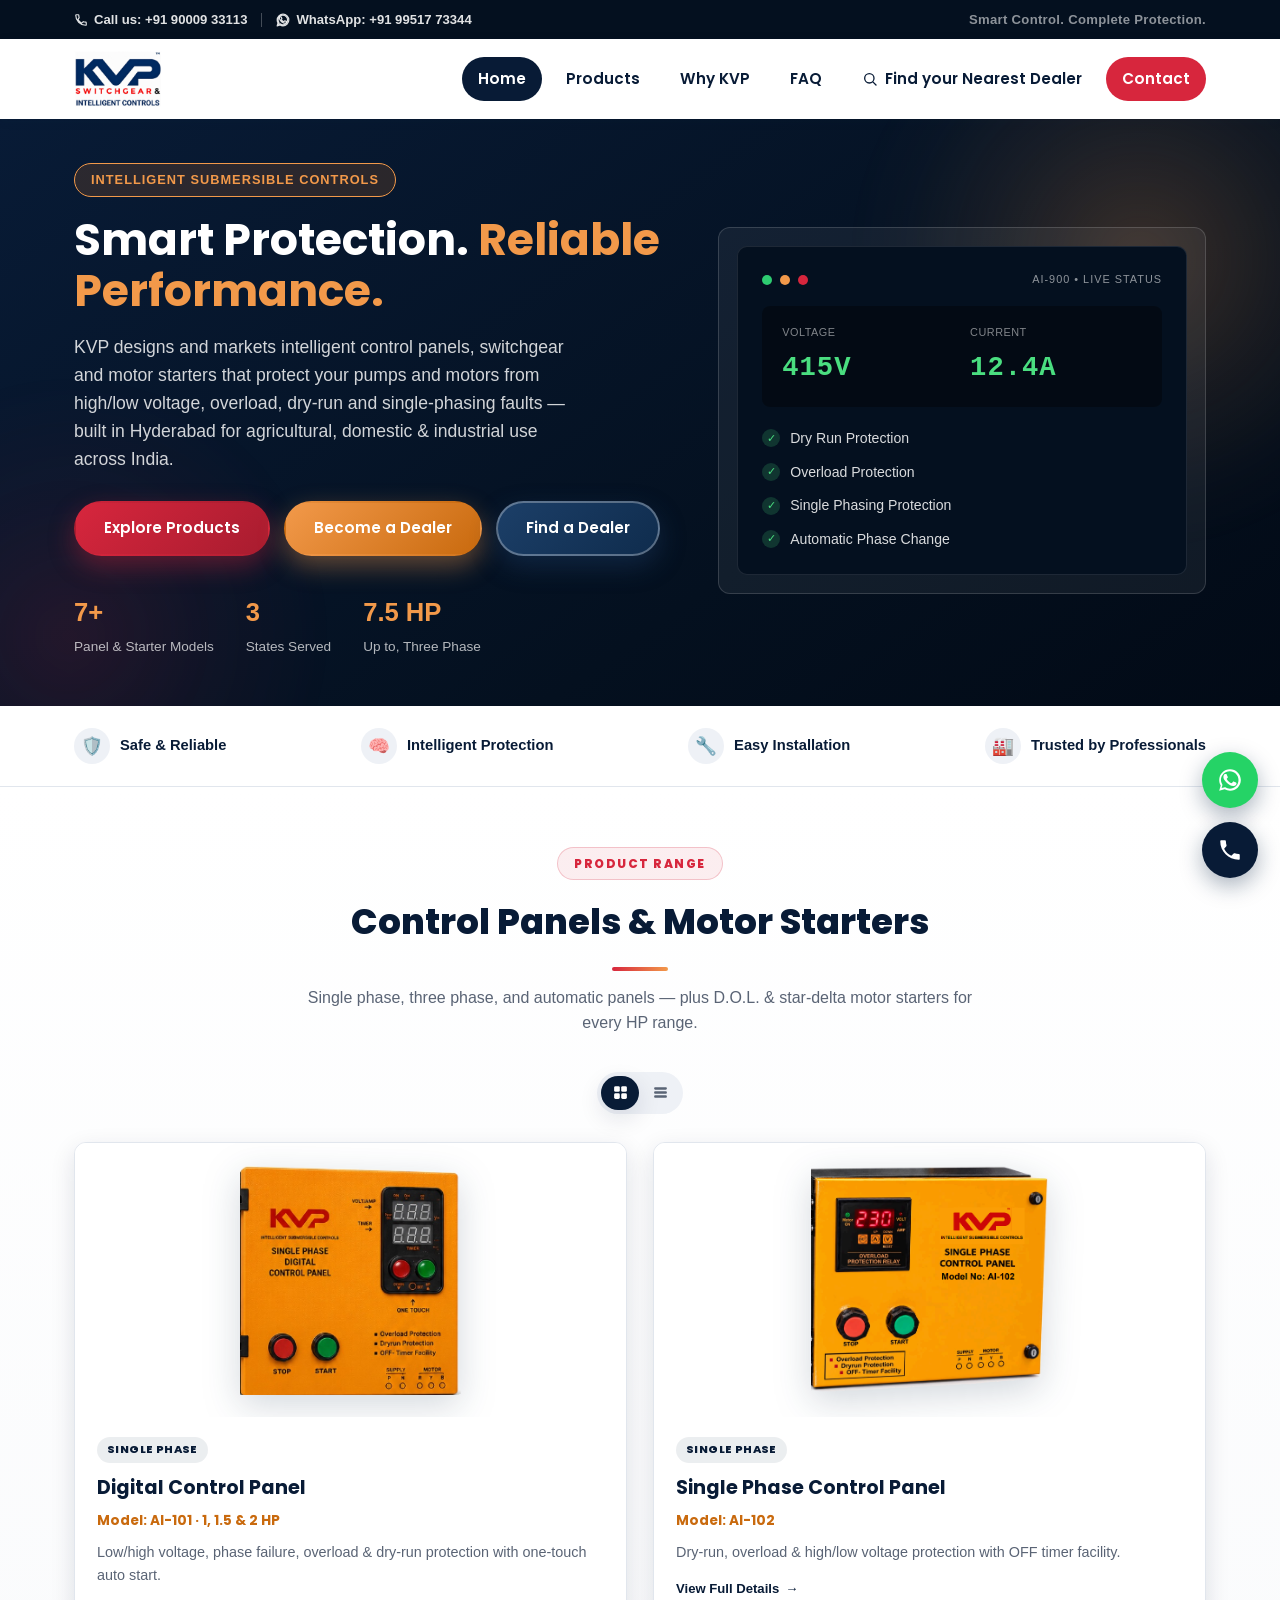
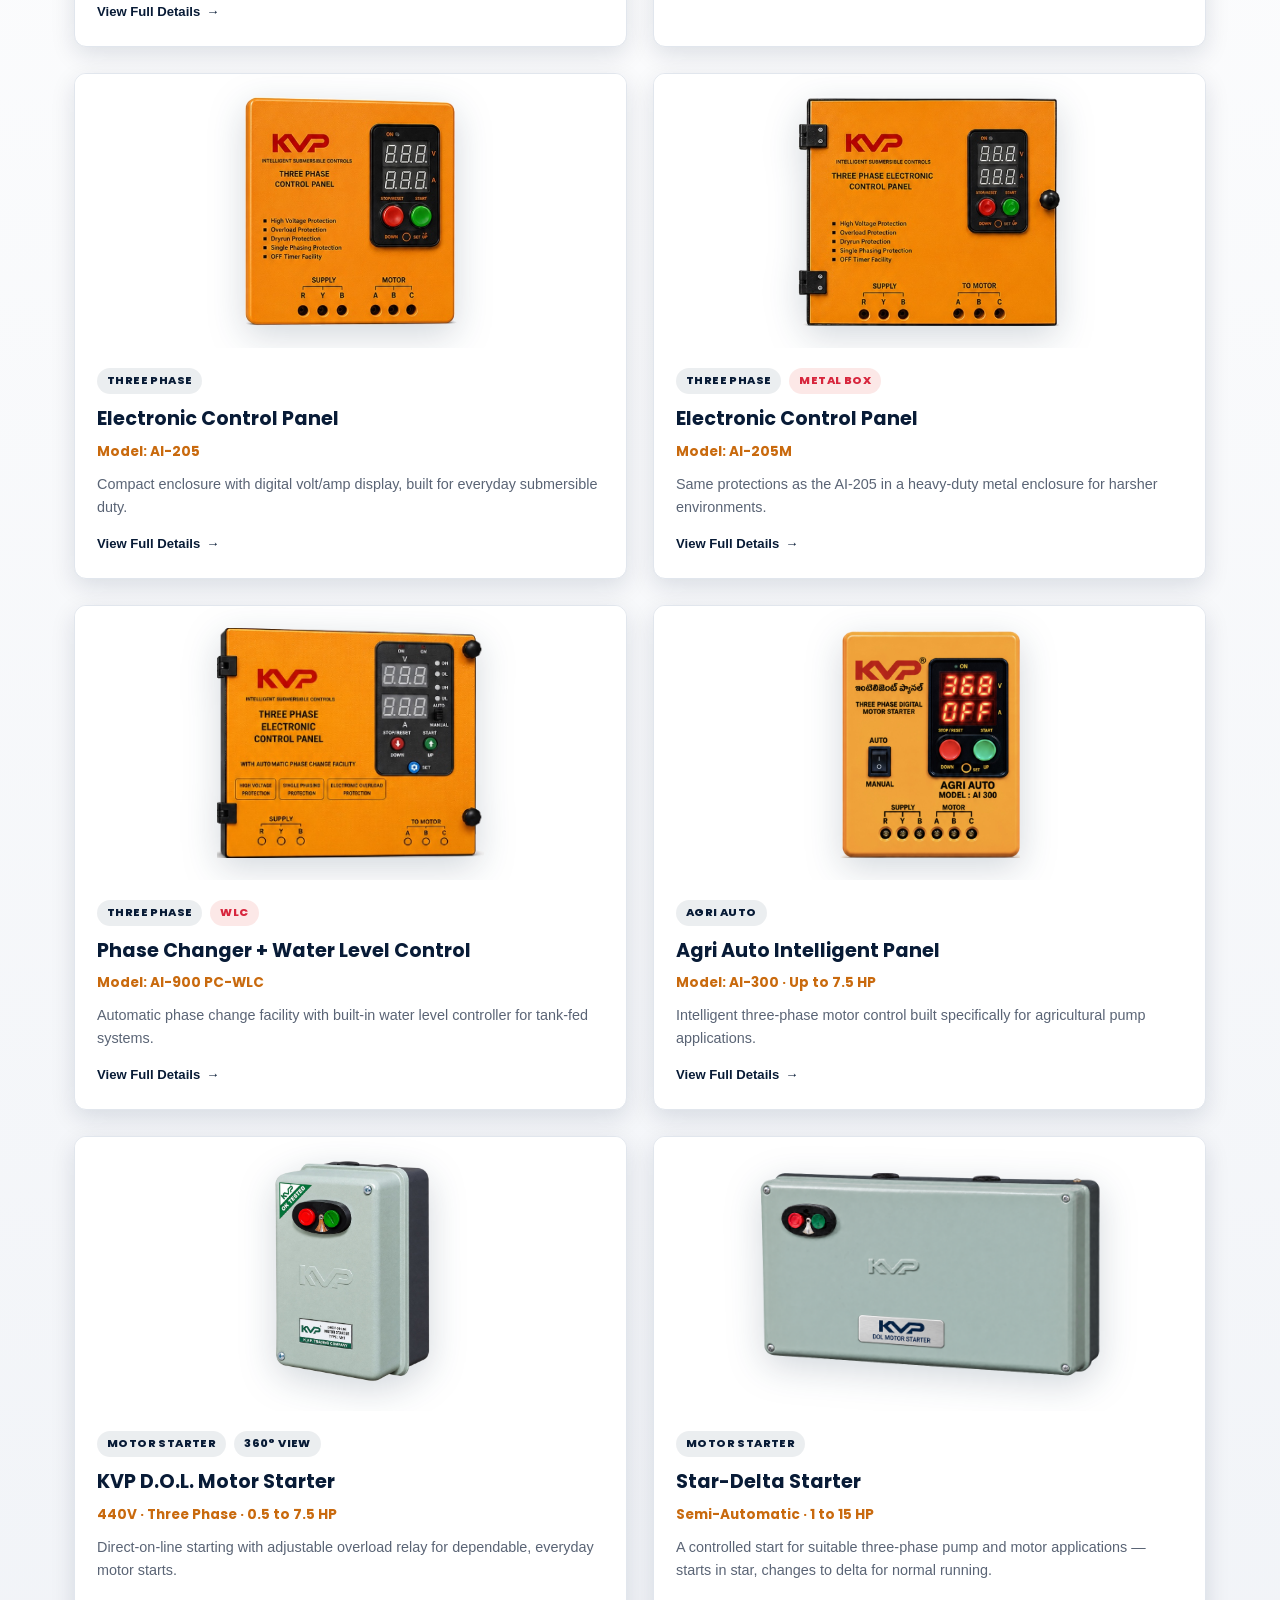
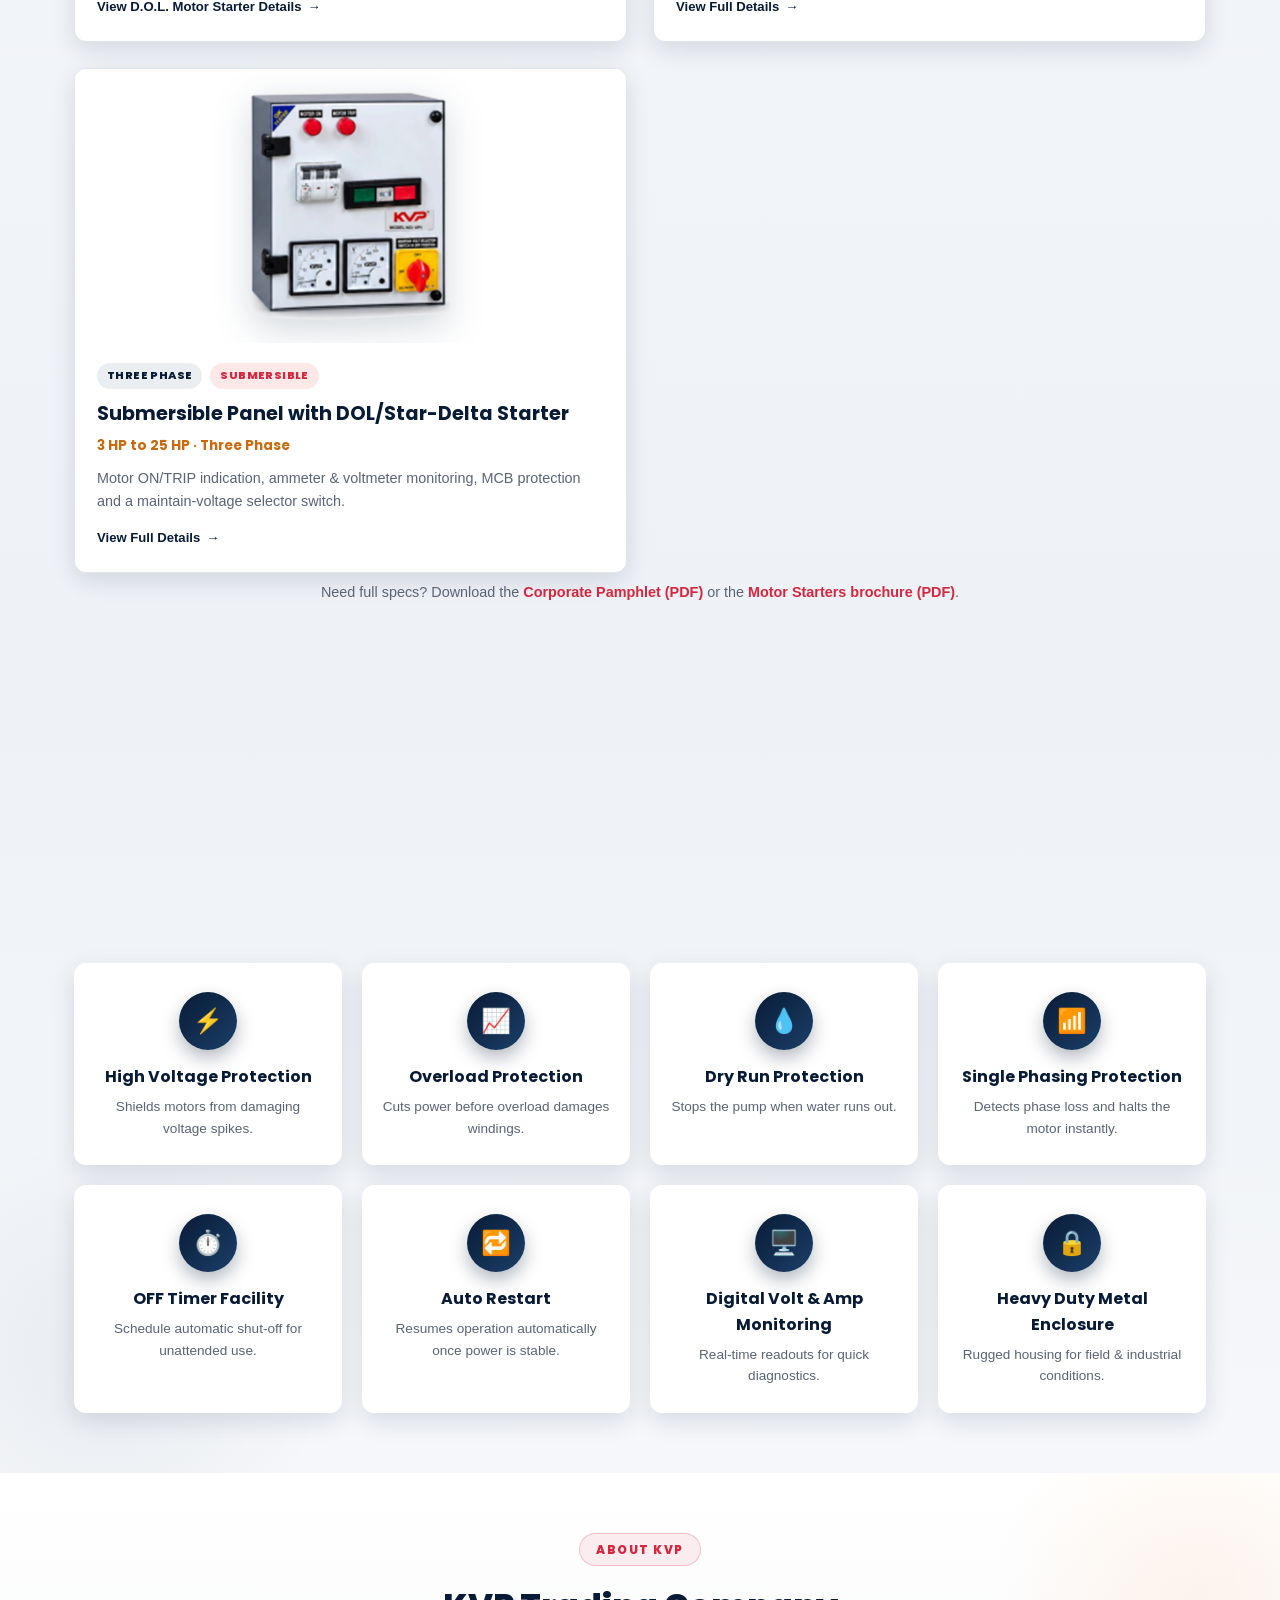
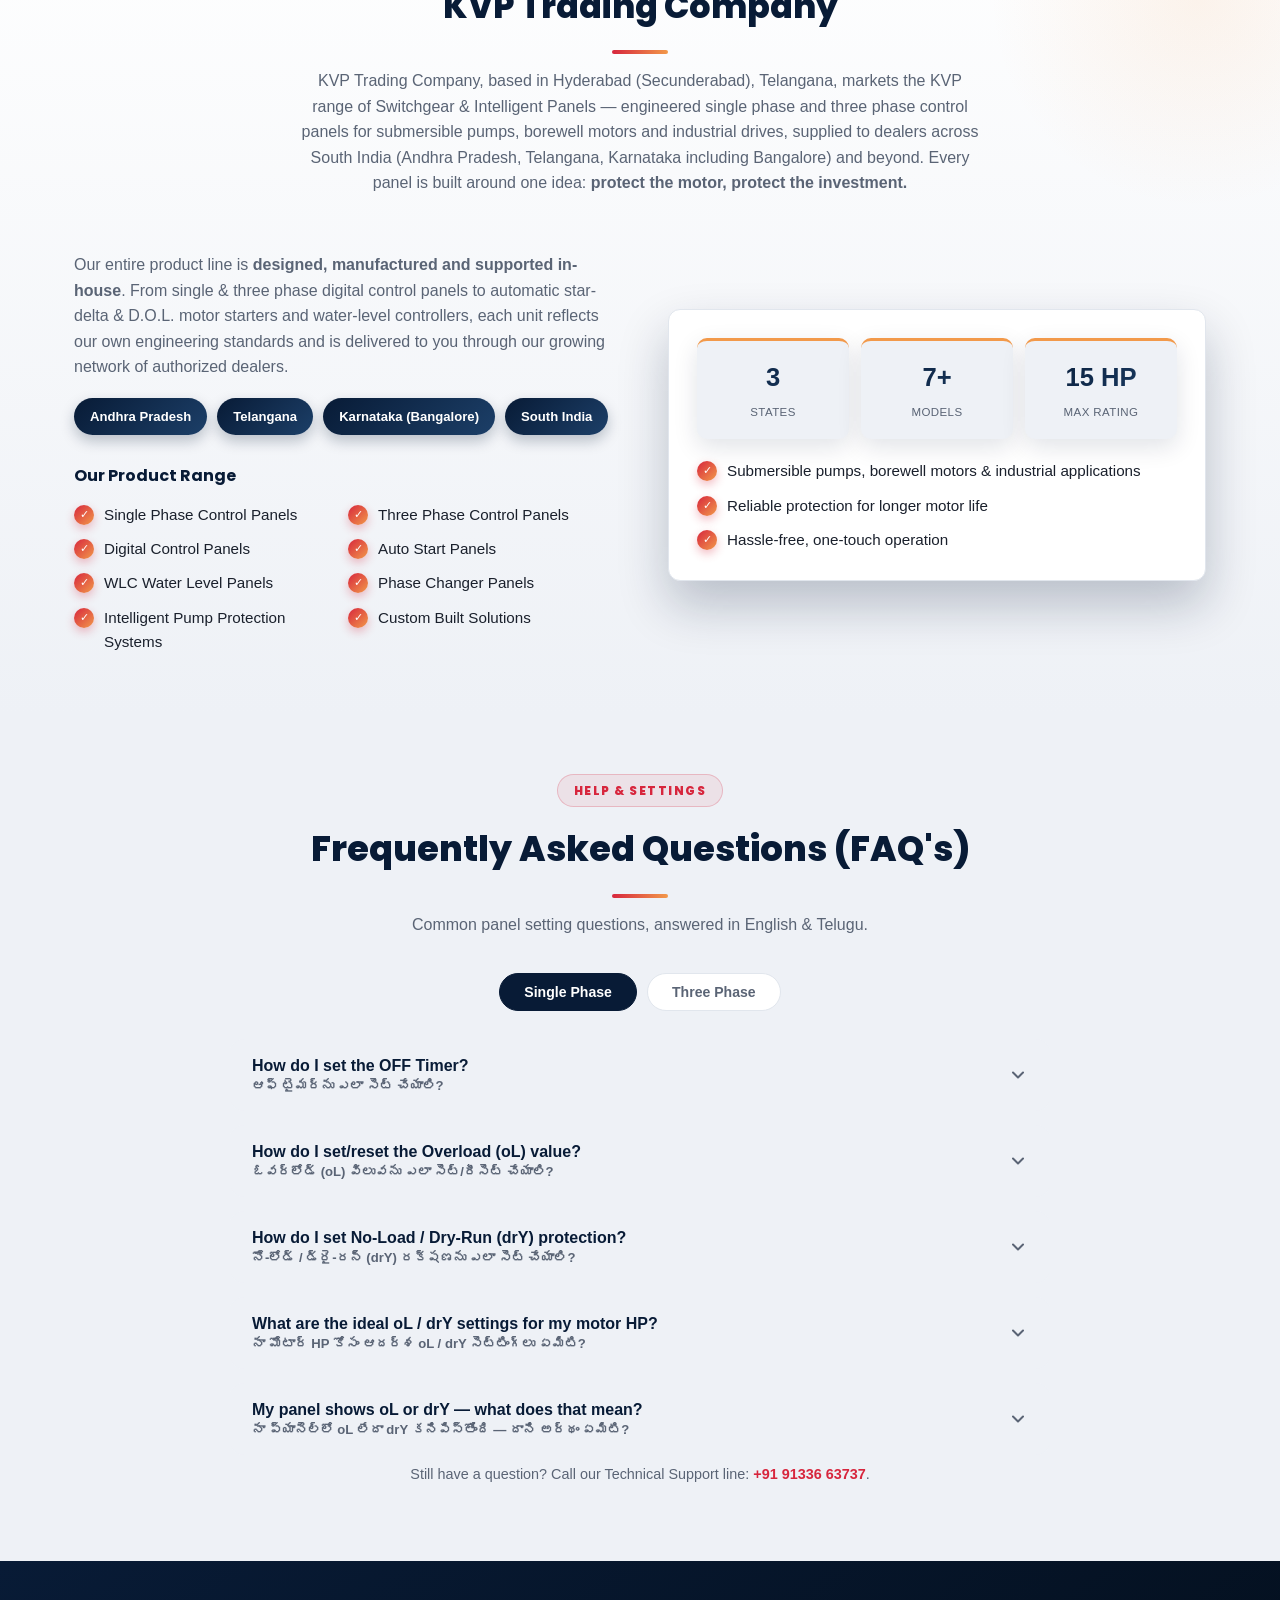
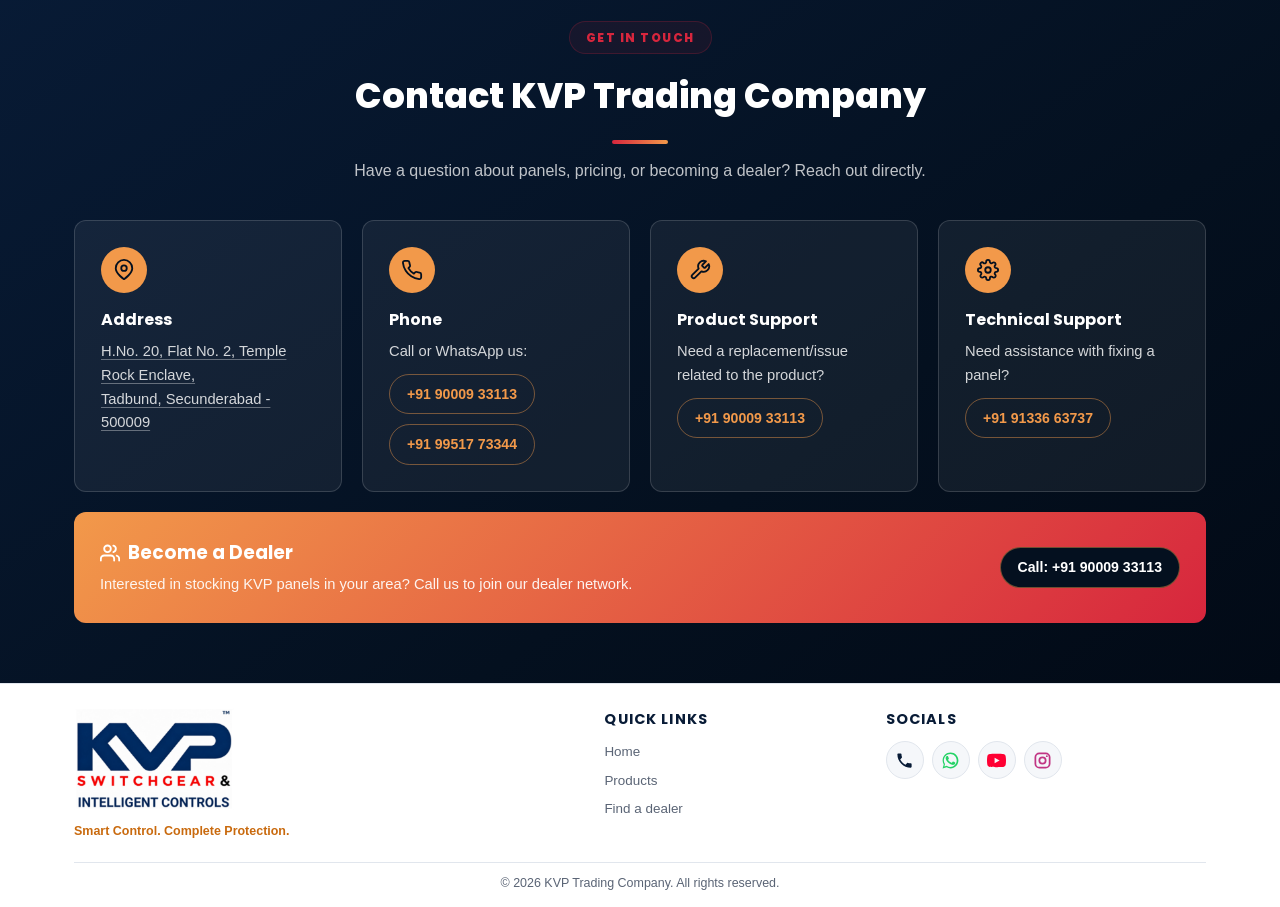
==== commit e3b42b67: "Prevent broken product translations from showing" ====
--- a/index.html
+++ b/index.html
@@ -34,7 +34,7 @@
   "sameAs": []
 }
 </script>
-<link rel="stylesheet" href="css/styles.css?v=20261113langstyle1" />
+<link rel="stylesheet" href="css/styles.css?v=20261113translations3" />
 </head>
 <body>
 
@@ -690,6 +690,6 @@
   </div>
 </footer>
 
-<script src="js/main.js?v=20261113langstyle1"></script>
+<script src="js/main.js?v=20261113translations3"></script>
 </body>
 </html>
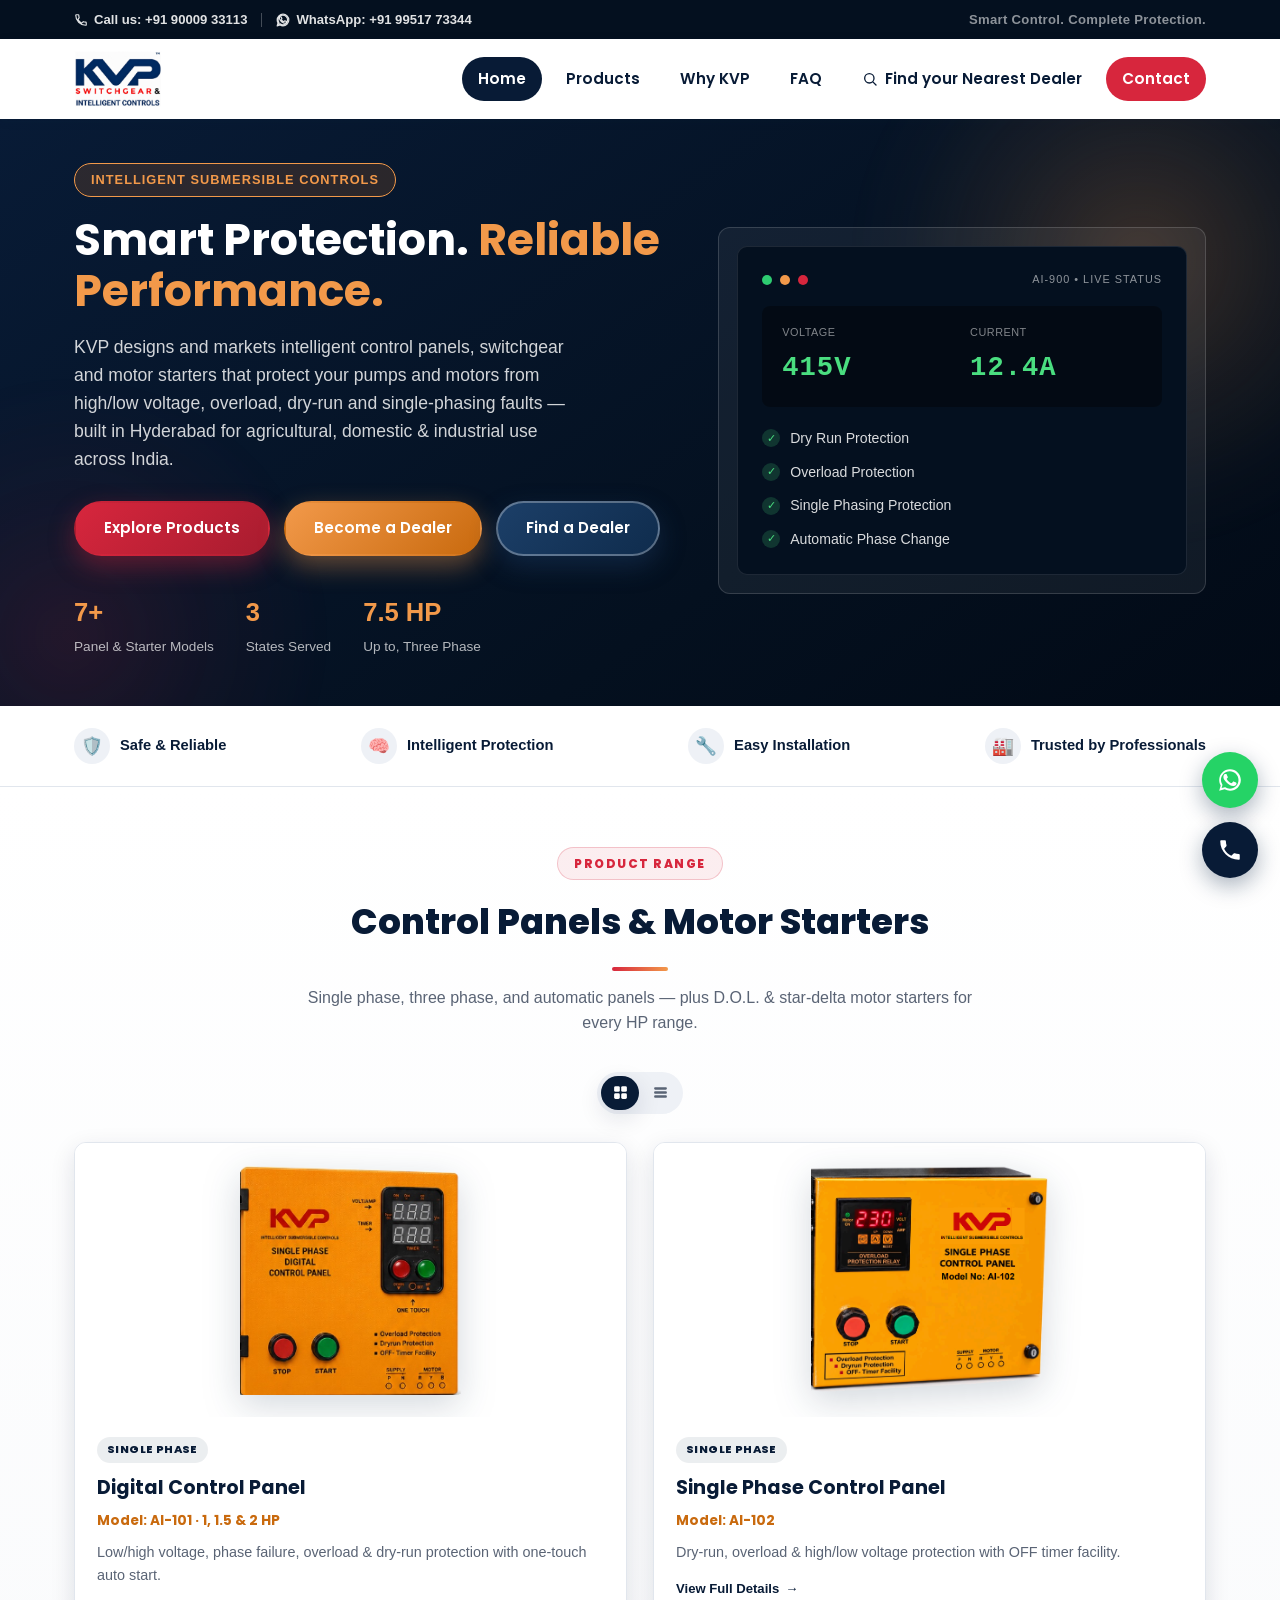
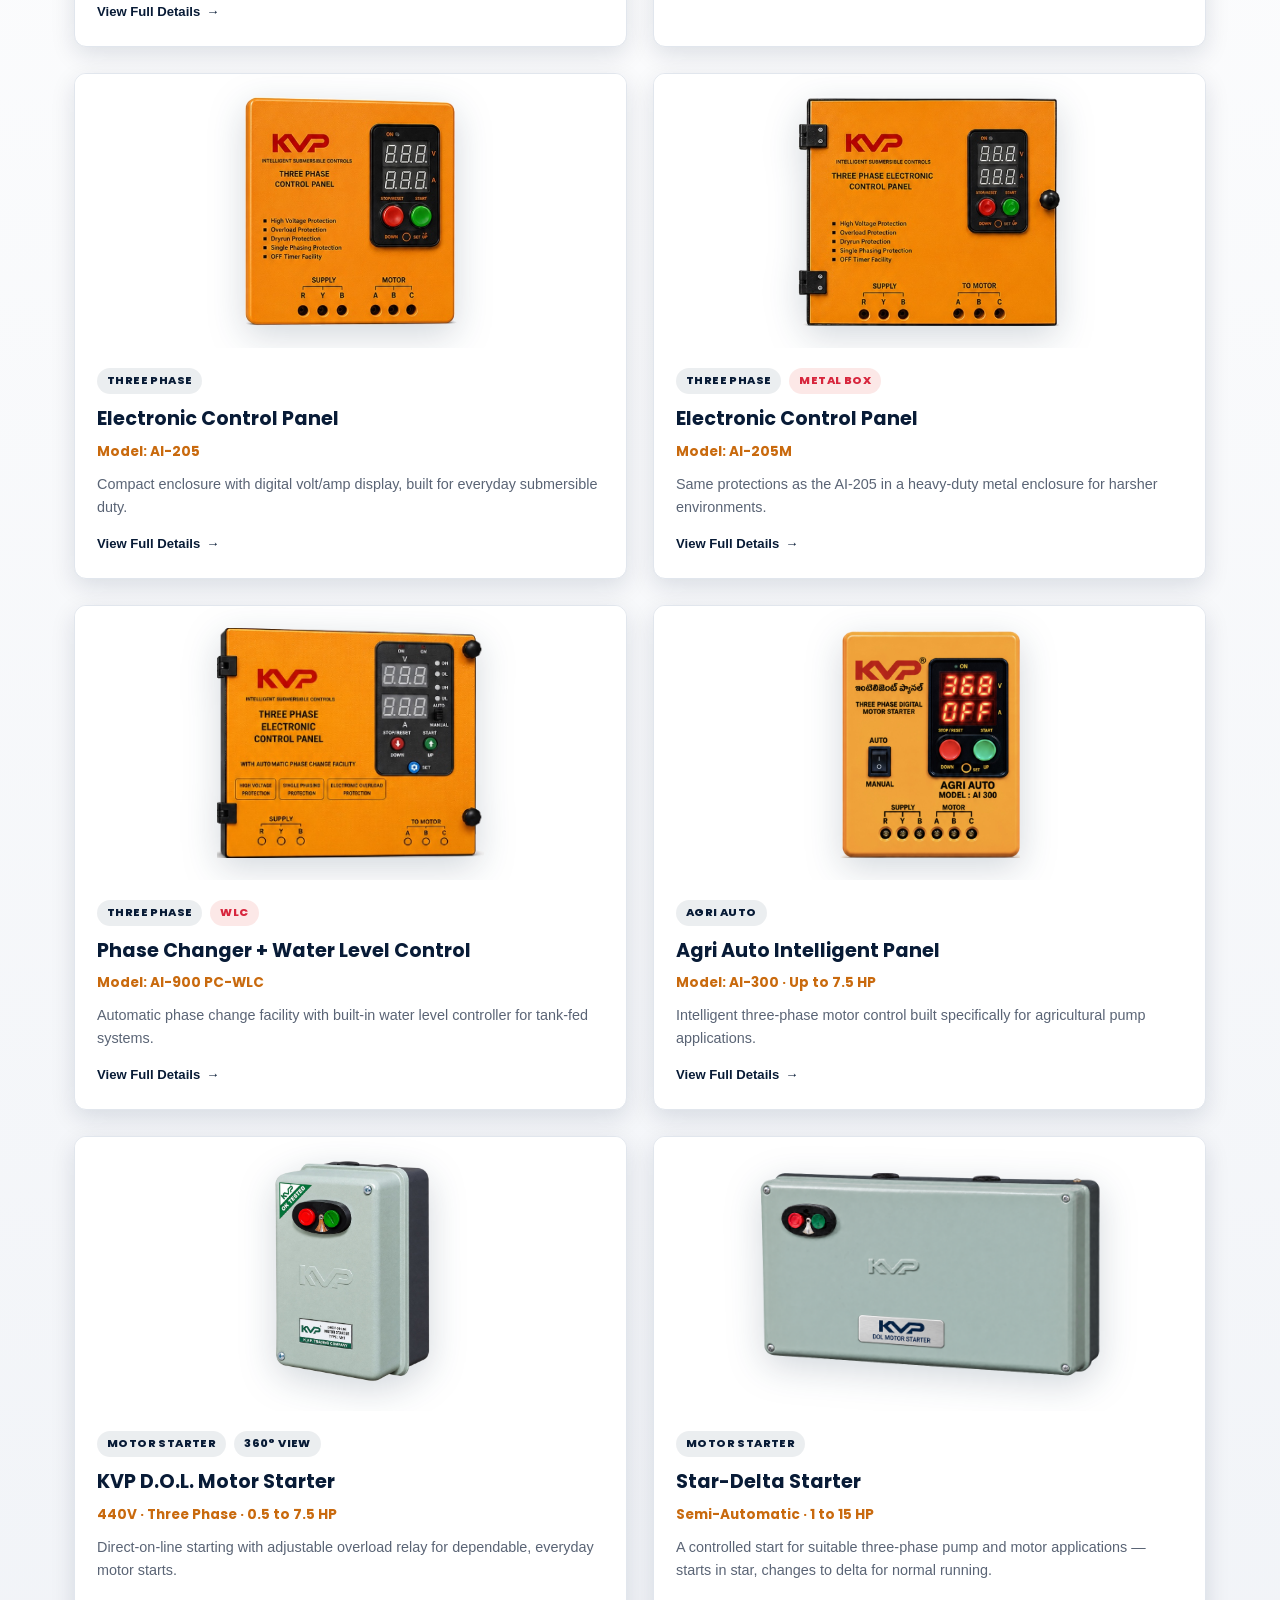
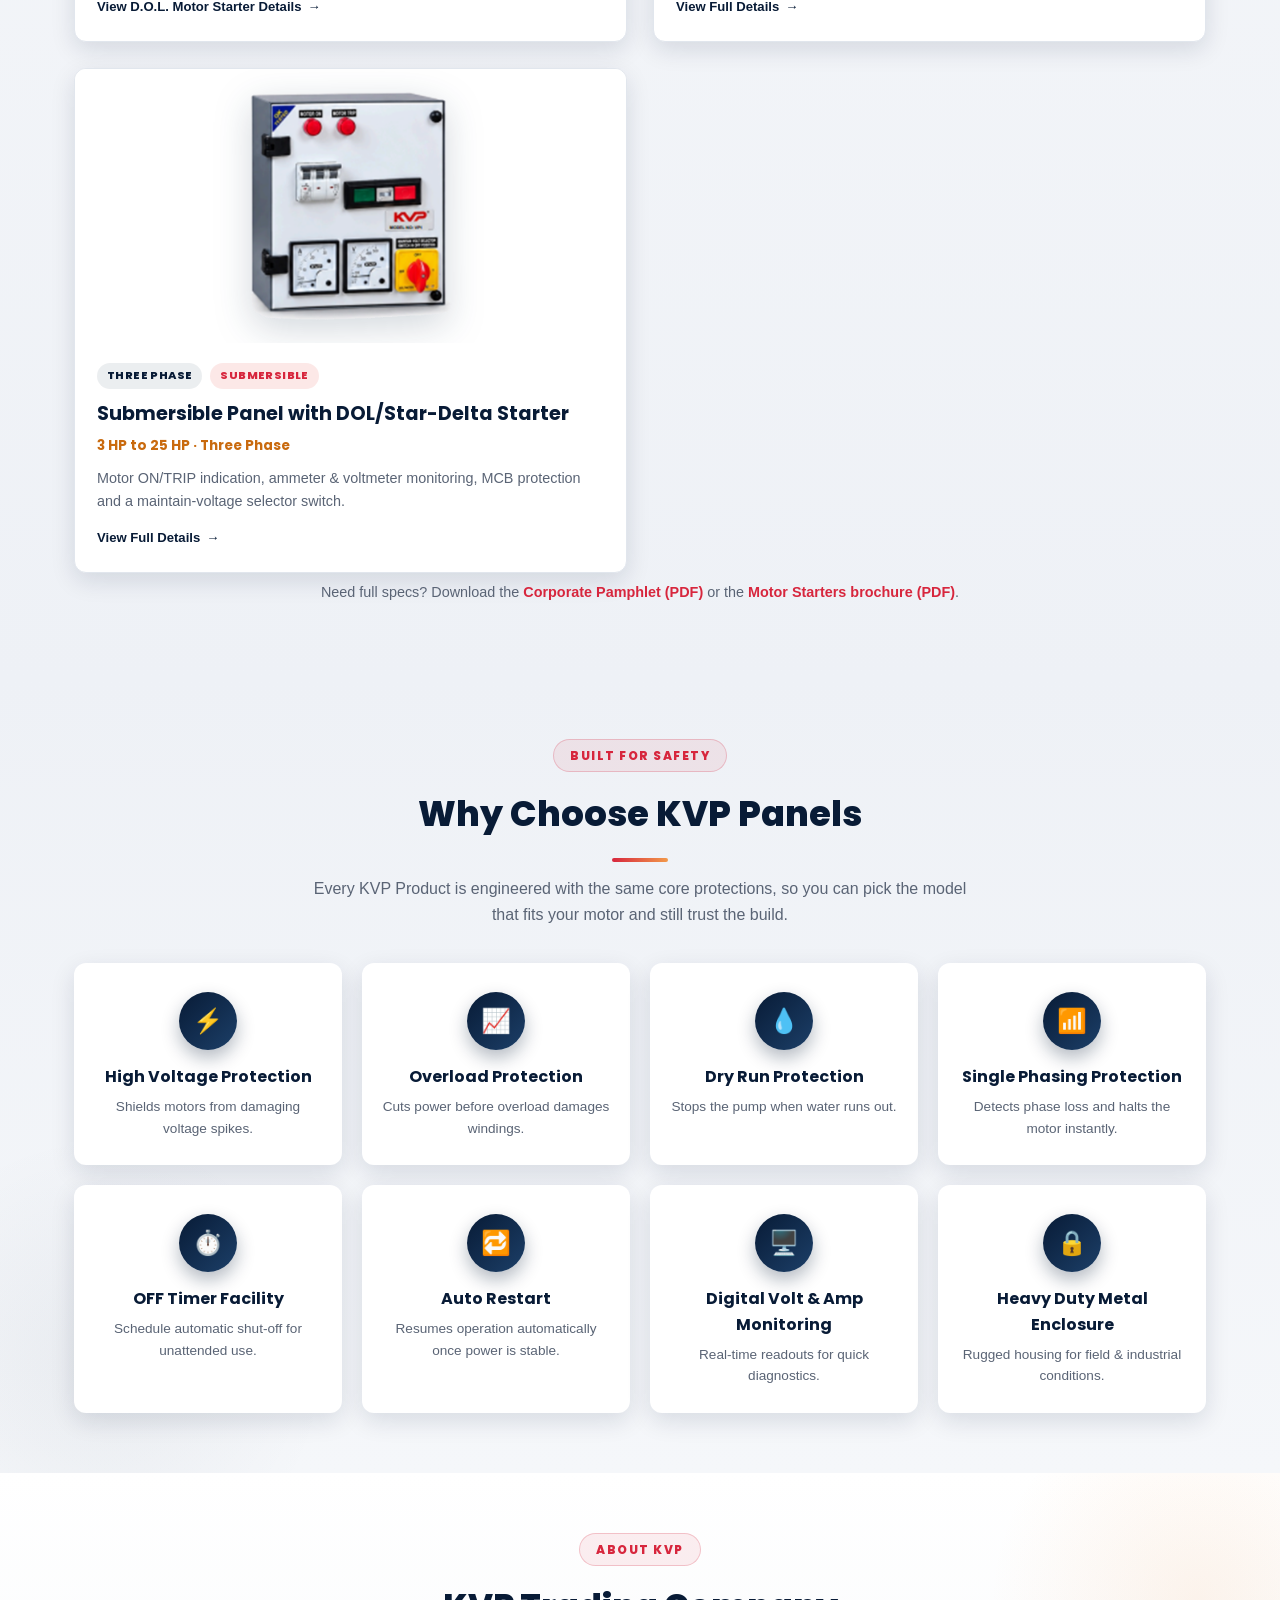
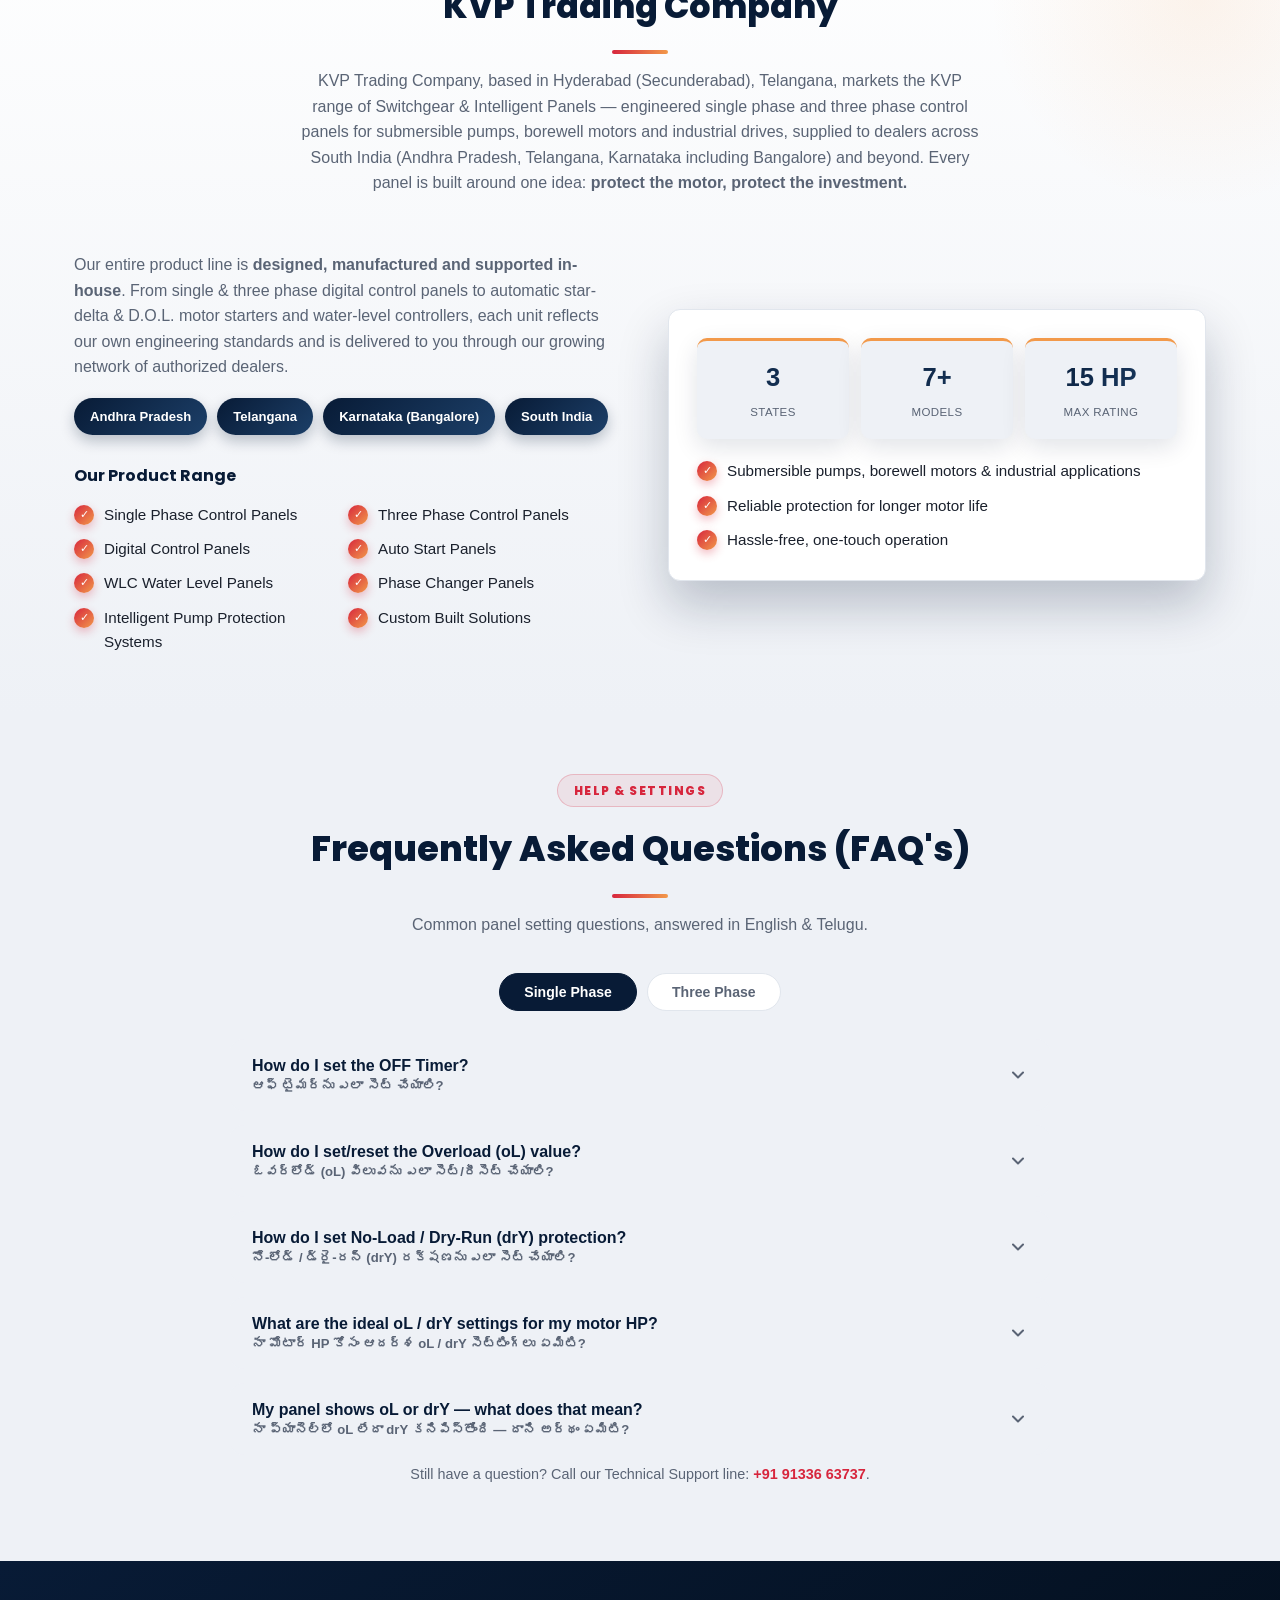
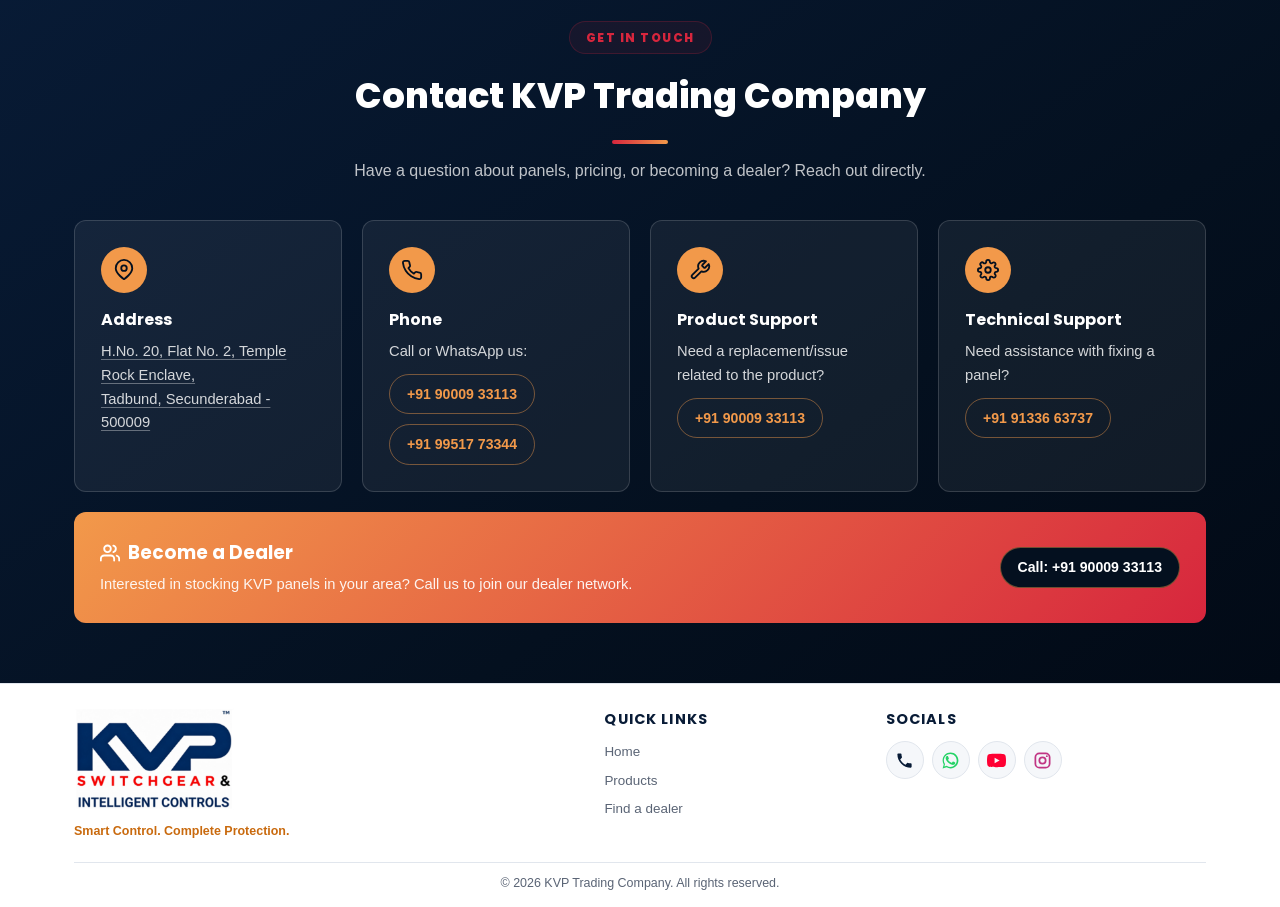
==== commit 3f01e39f: "Restore all product page translations" ====
--- a/index.html
+++ b/index.html
@@ -34,7 +34,7 @@
   "sameAs": []
 }
 </script>
-<link rel="stylesheet" href="css/styles.css?v=20261113translations3" />
+<link rel="stylesheet" href="css/styles.css?v=20261113translations4" />
 </head>
 <body>
 
@@ -690,6 +690,6 @@
   </div>
 </footer>
 
-<script src="js/main.js?v=20261113translations3"></script>
+<script src="js/main.js?v=20261113translations4"></script>
 </body>
 </html>
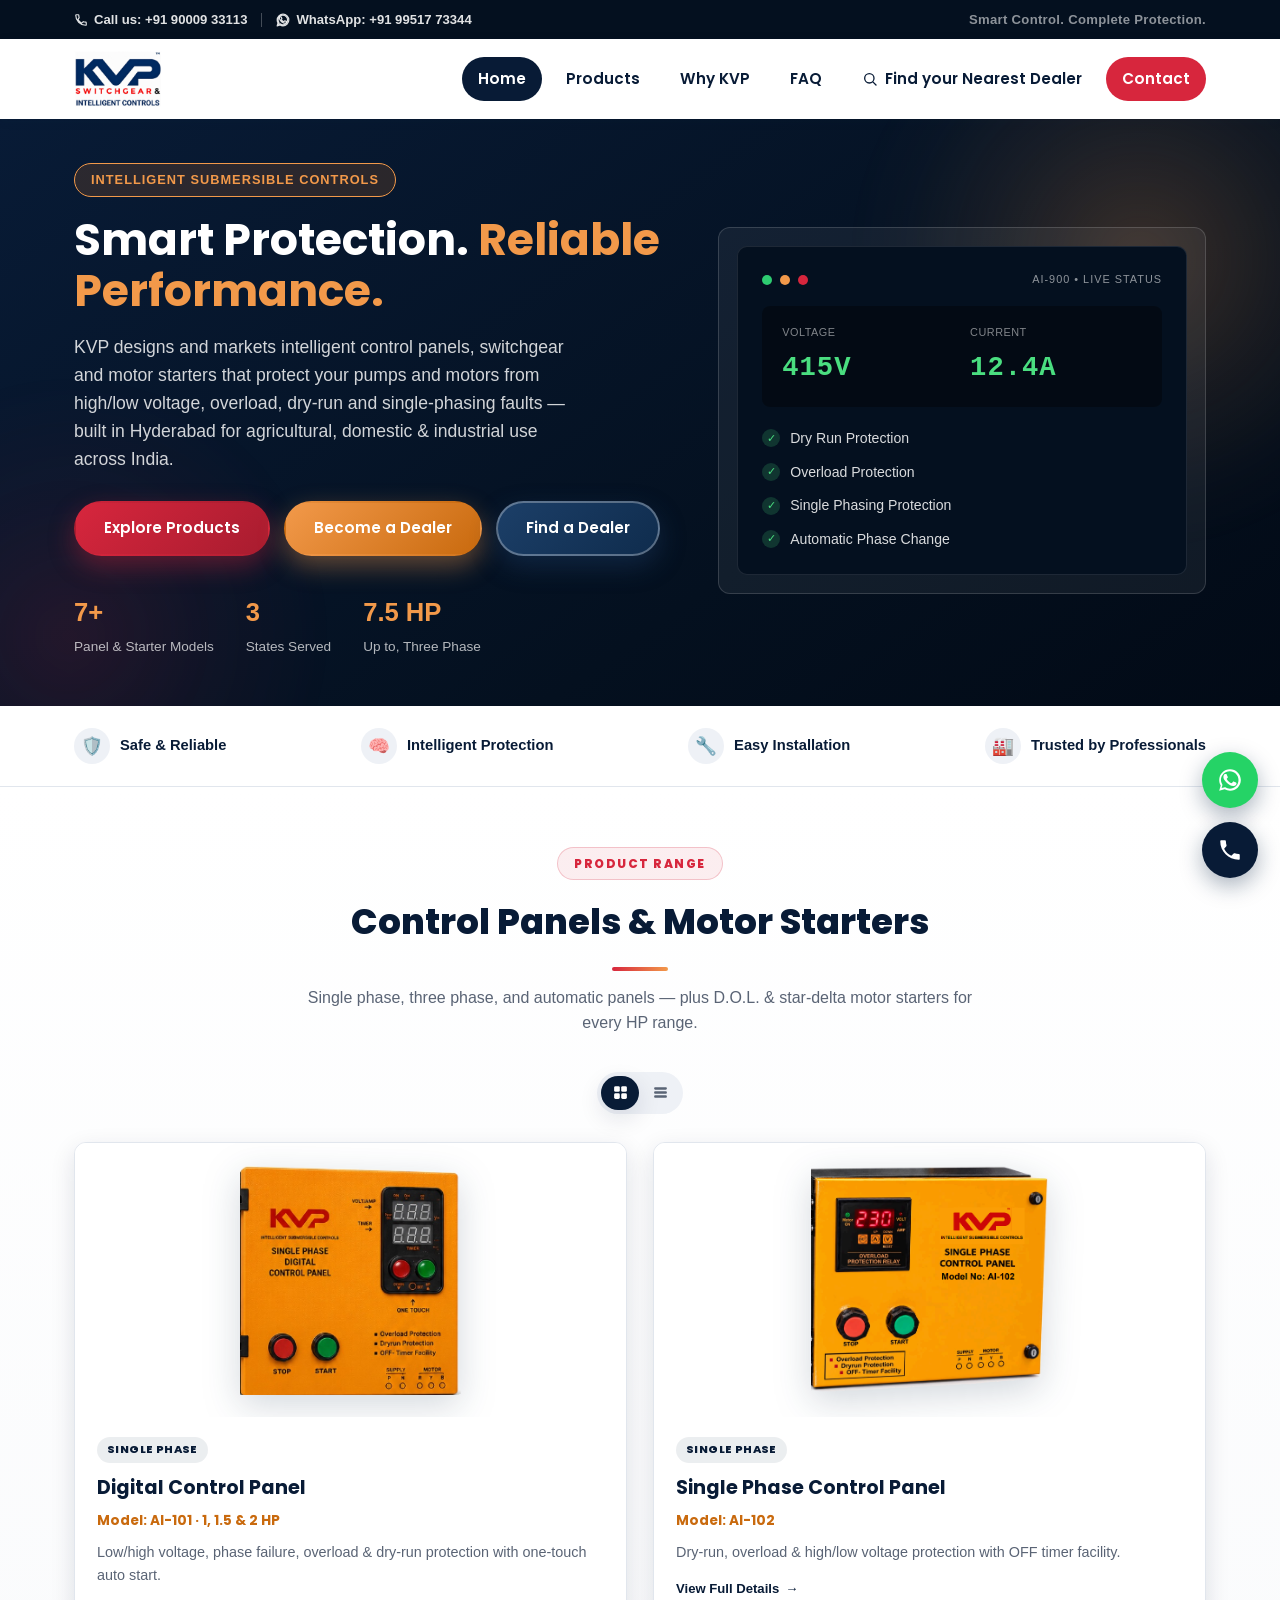
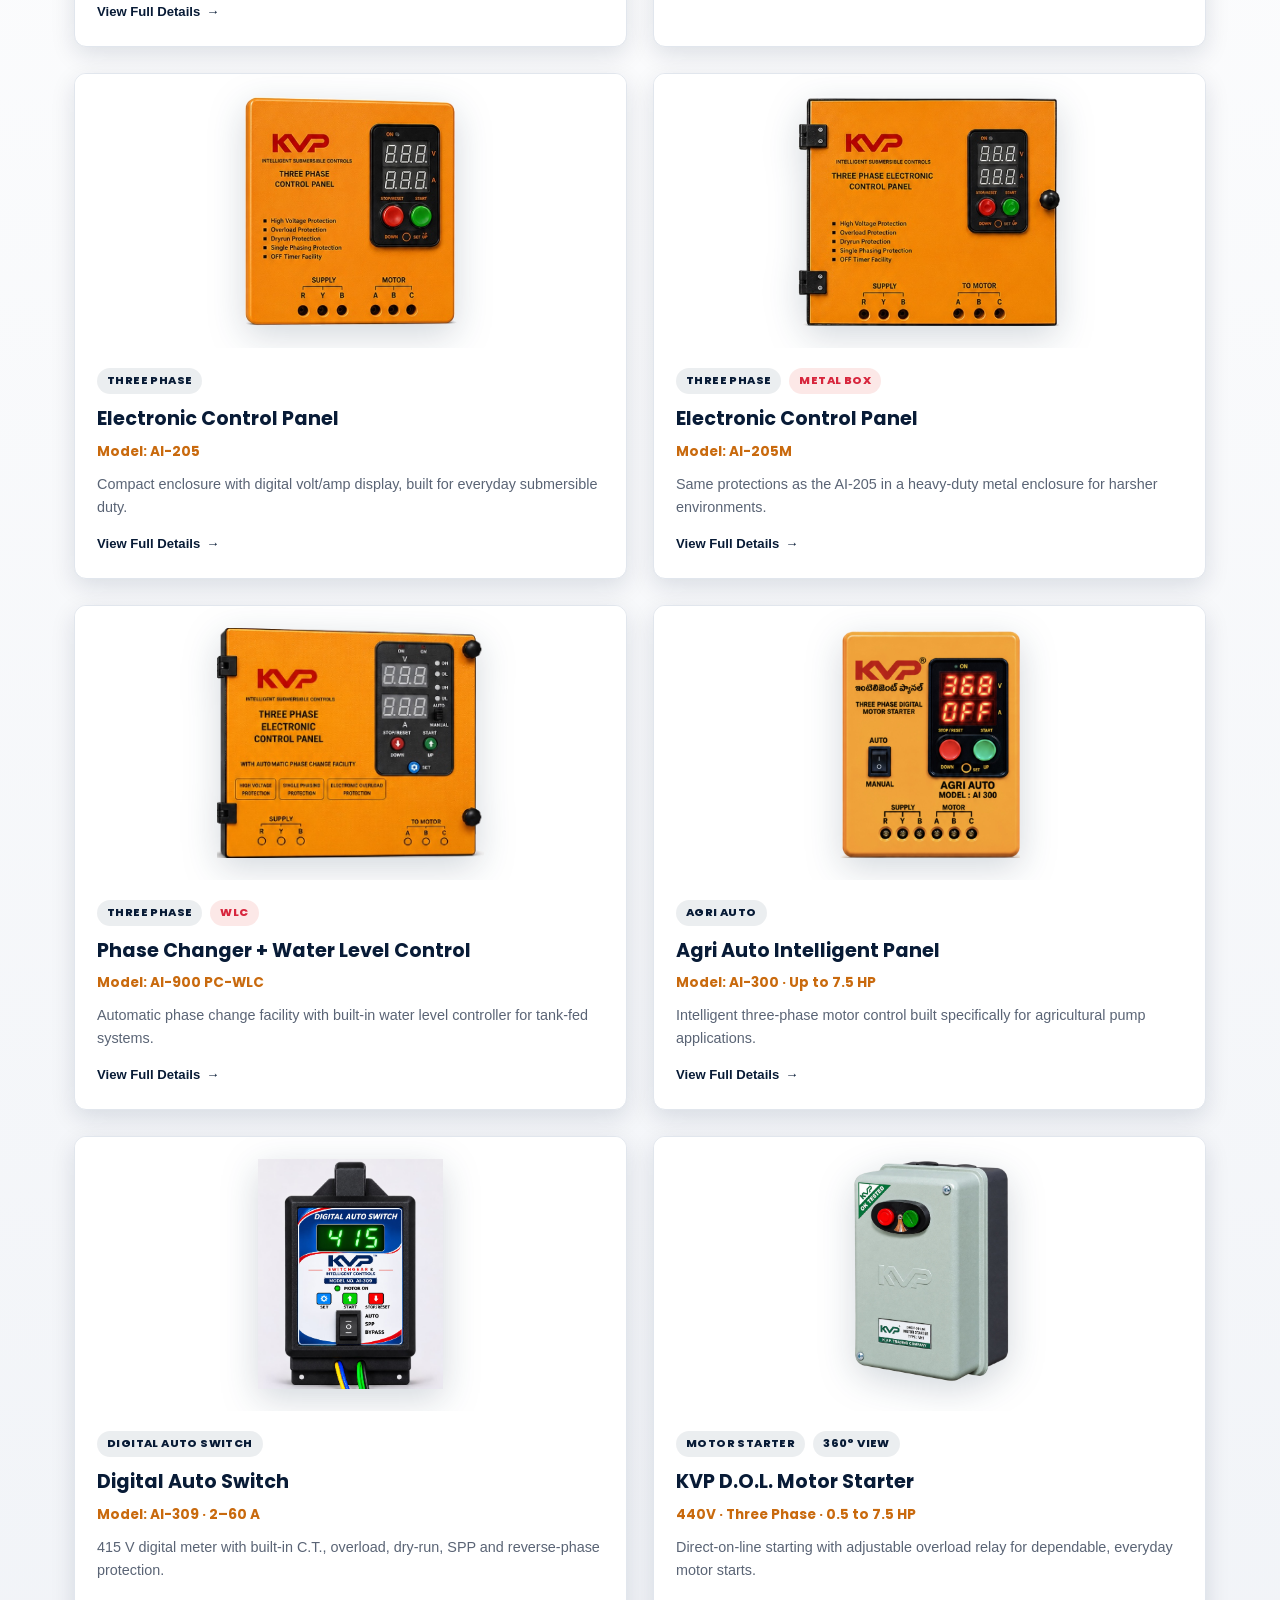
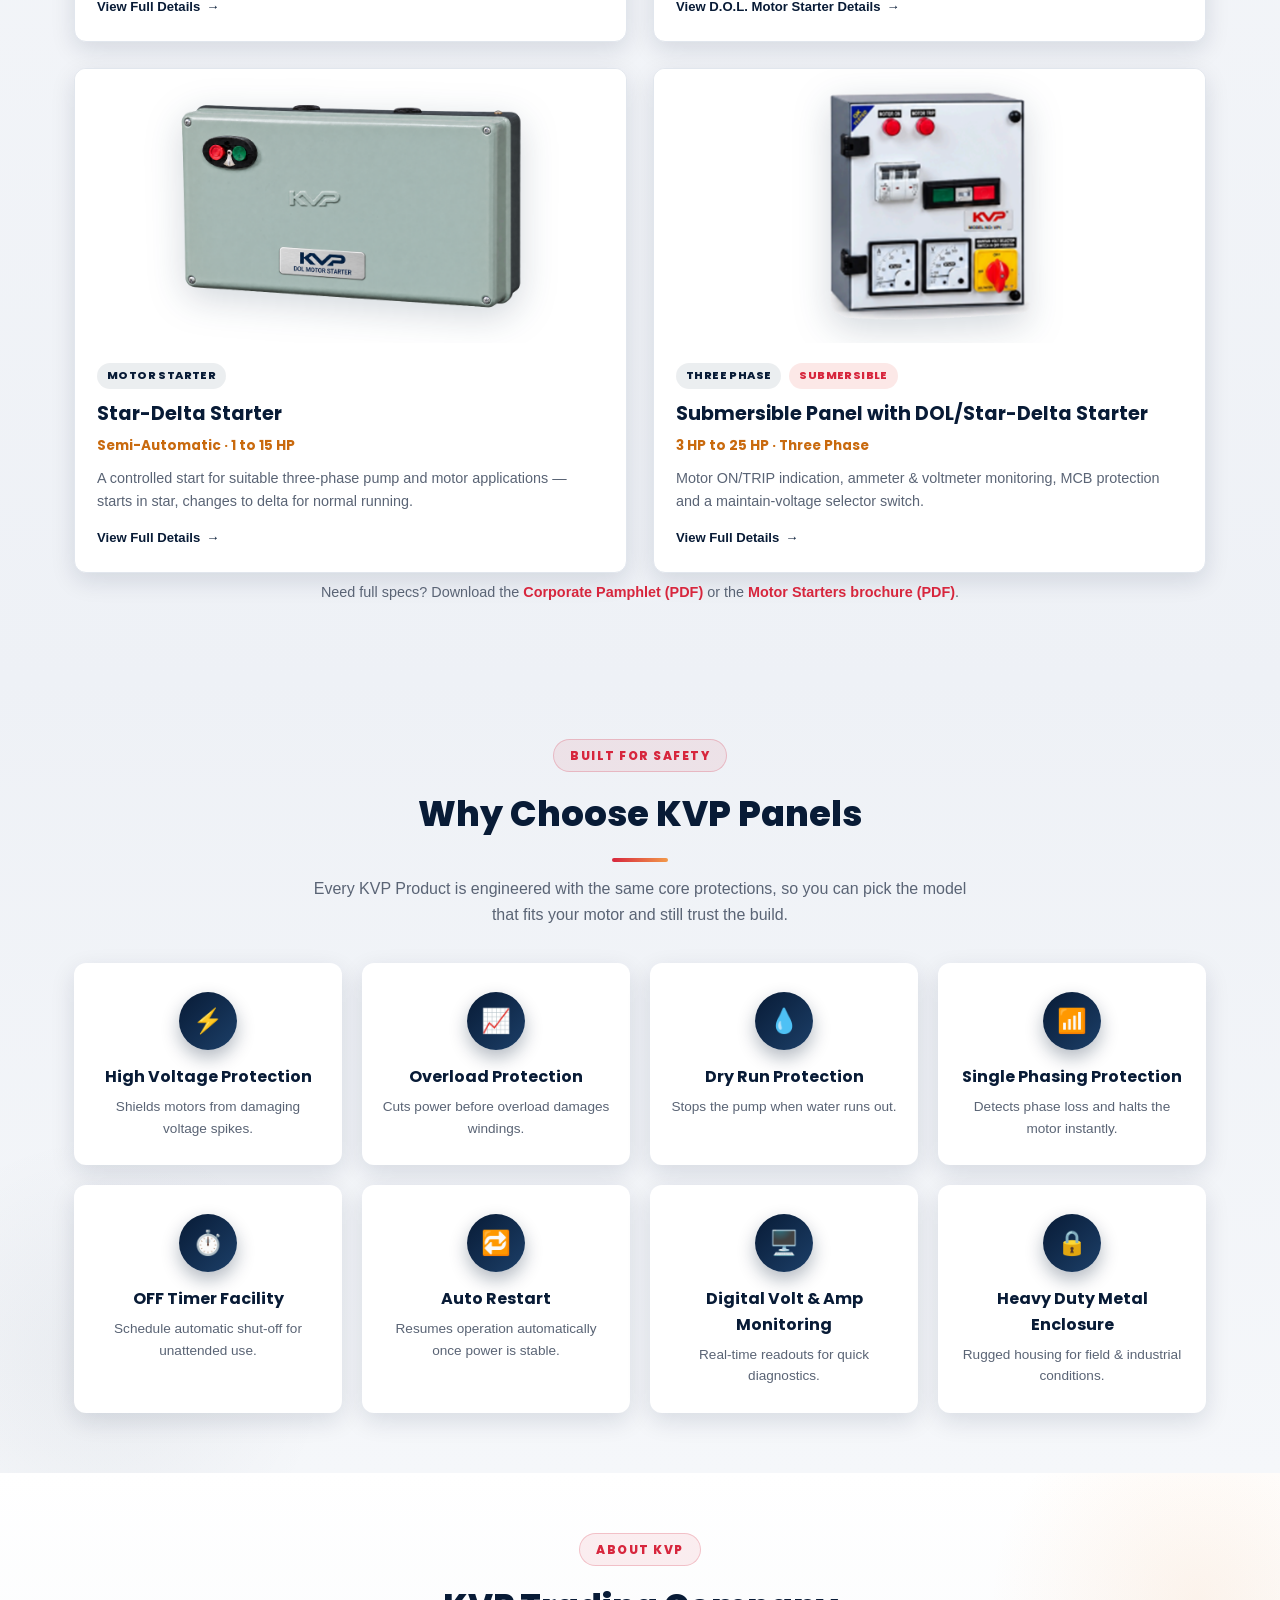
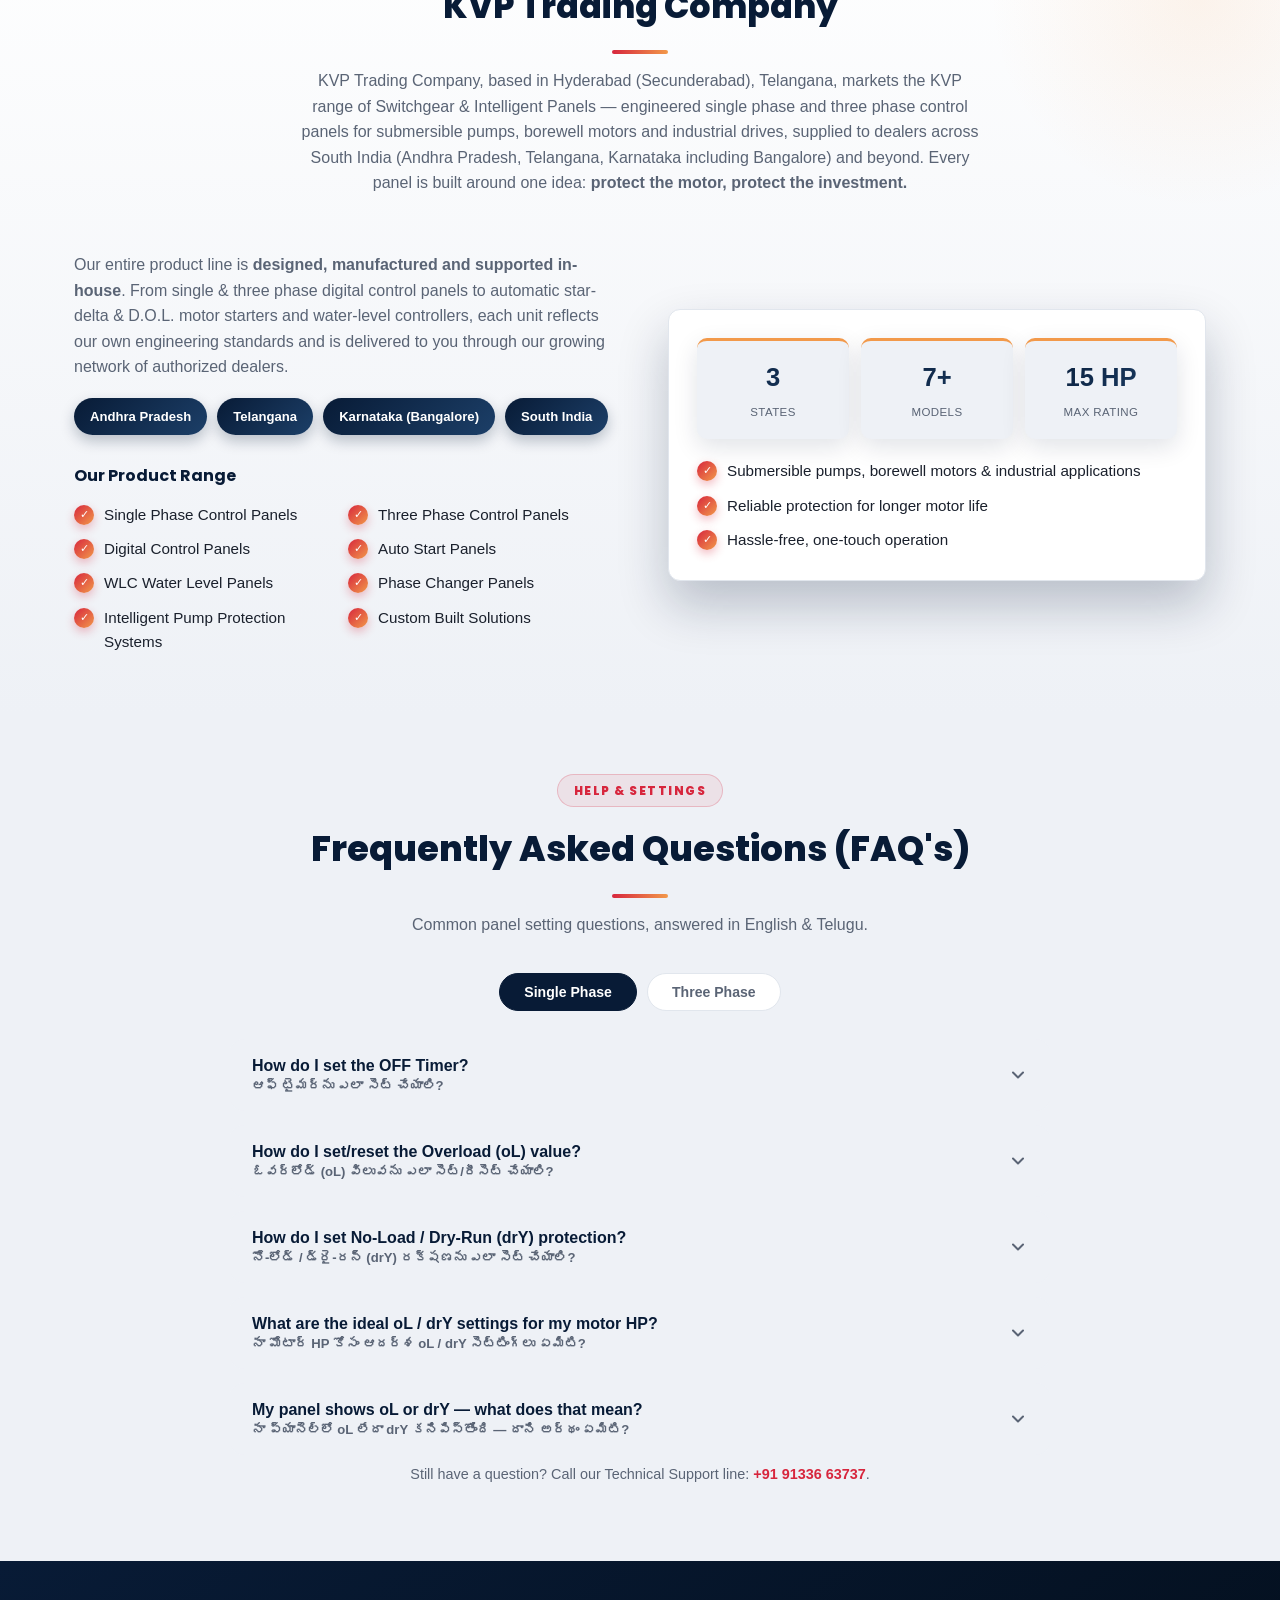
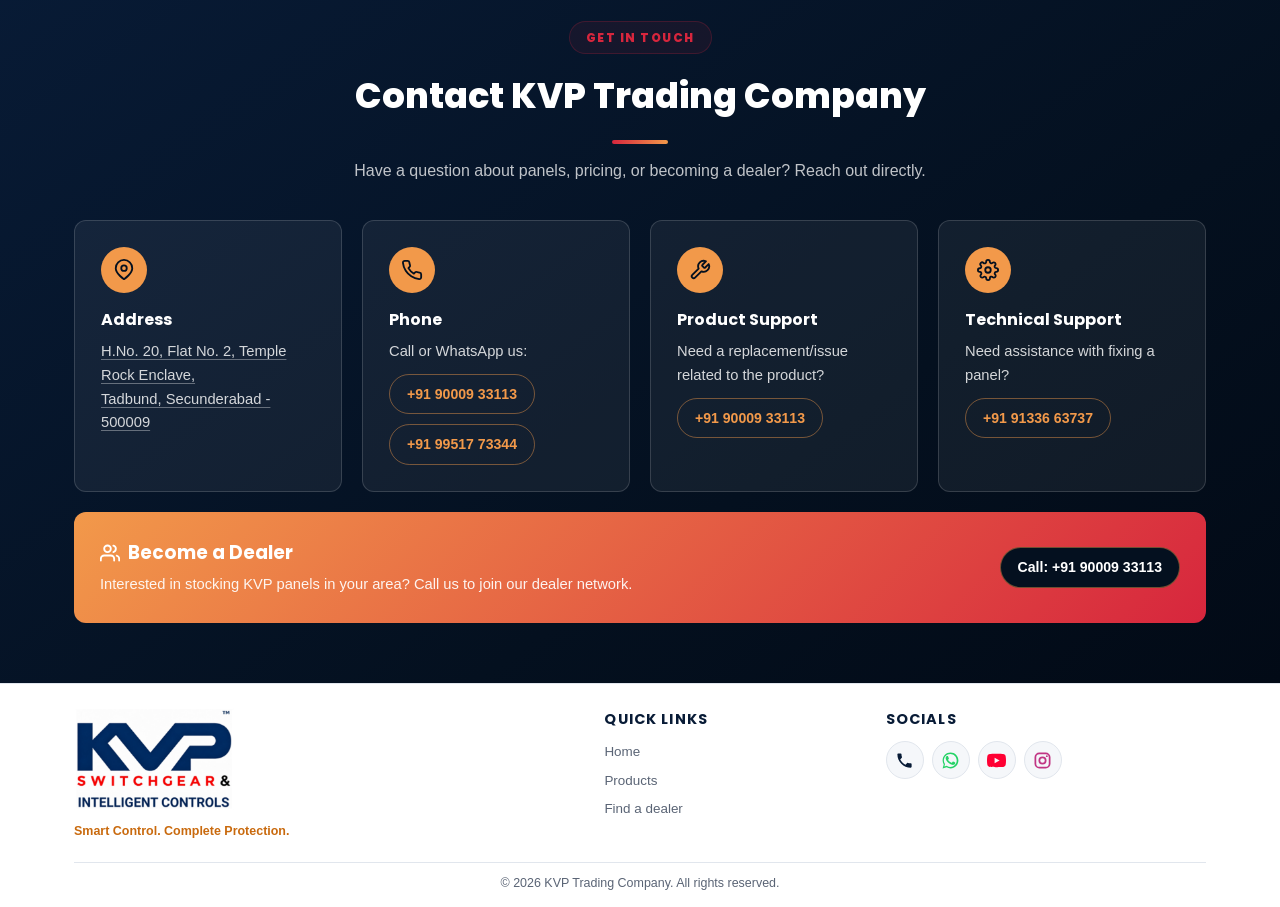
==== commit 044636c5: "Add AI-309 Digital Auto Switch product" ====
--- a/index.html
+++ b/index.html
@@ -262,6 +262,24 @@
           </div>
         </article>
 
+        <!-- AI-309 Digital Auto Switch -->
+        <article class="product-card">
+          <a class="product-card-link" href="products/ai-309-digital-auto-switch.html">
+            <div class="product-media">
+              <img src="assets/images/ai-309-digital-auto-switch.jpg" alt="KVP AI-309 Digital Auto Switch" loading="lazy" />
+            </div>
+          </a>
+          <div class="product-body">
+            <div class="product-badges"><span class="badge badge-phase">Digital Auto Switch</span></div>
+            <h3><a href="products/ai-309-digital-auto-switch.html">Digital Auto Switch</a></h3>
+            <div class="model">Model: AI-309 &middot; 2–60 A</div>
+            <p class="desc">415 V digital meter with built-in C.T., overload, dry-run, SPP and reverse-phase protection.</p>
+            <a class="details-link" href="products/ai-309-digital-auto-switch.html">
+              <span class="label">View Full Details</span><span class="arrow" aria-hidden="true">&#8594;</span>
+            </a>
+          </div>
+        </article>
+
         <!-- DOL Motor Starter -->
         <article class="product-card">
           <a class="product-card-link" href="products/dol-motor-starter.html">
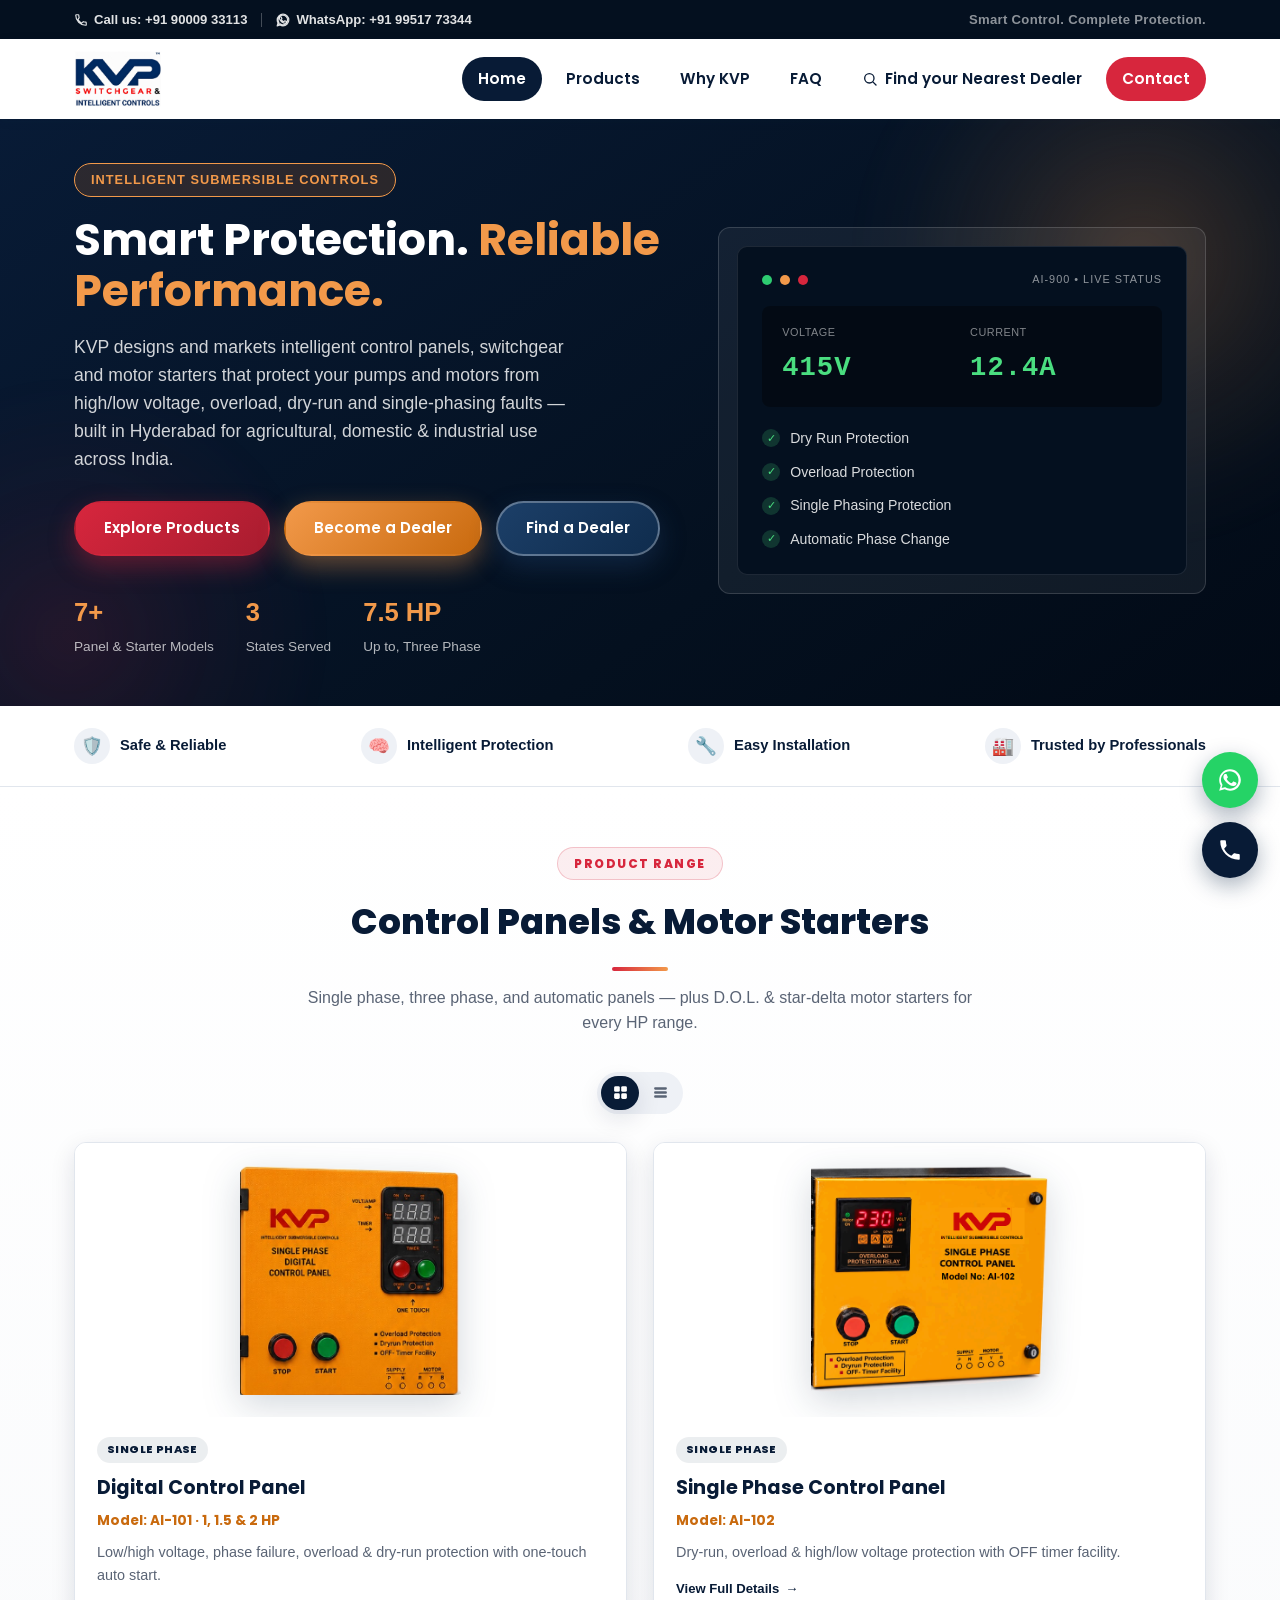
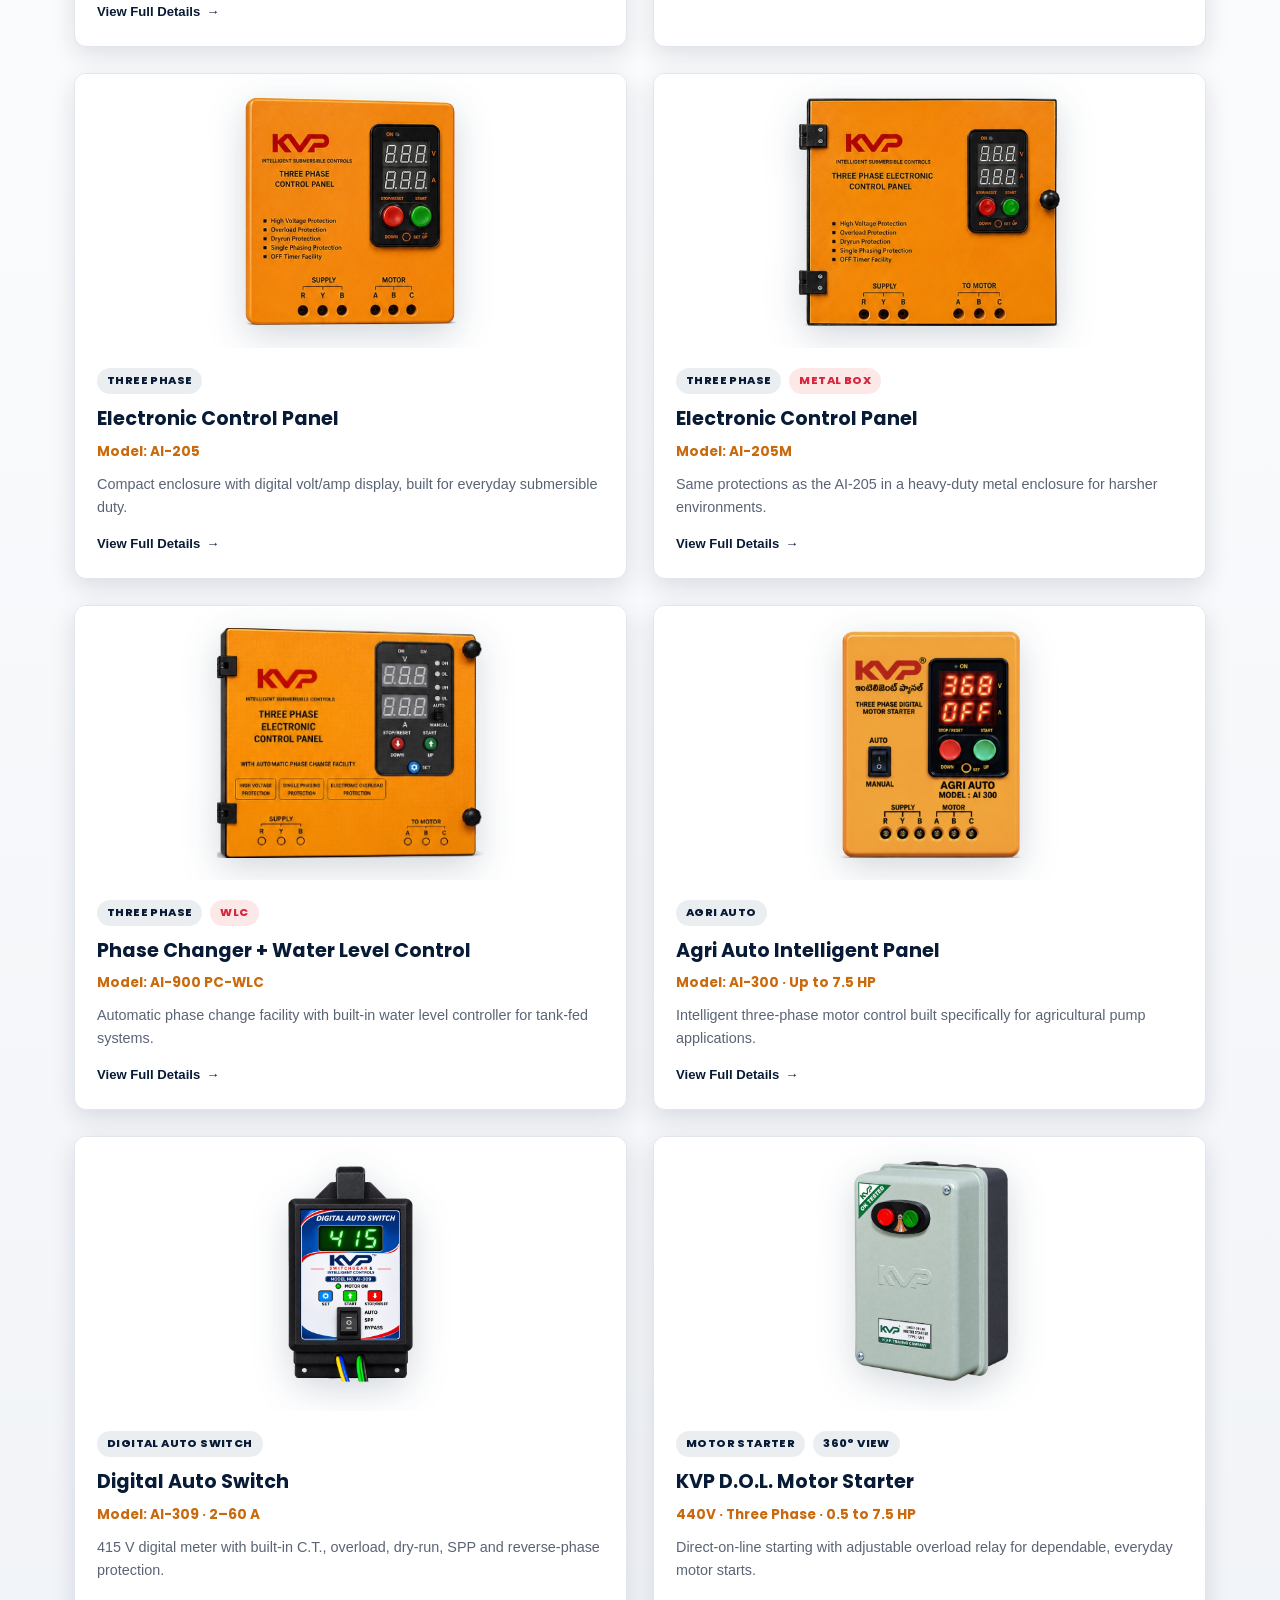
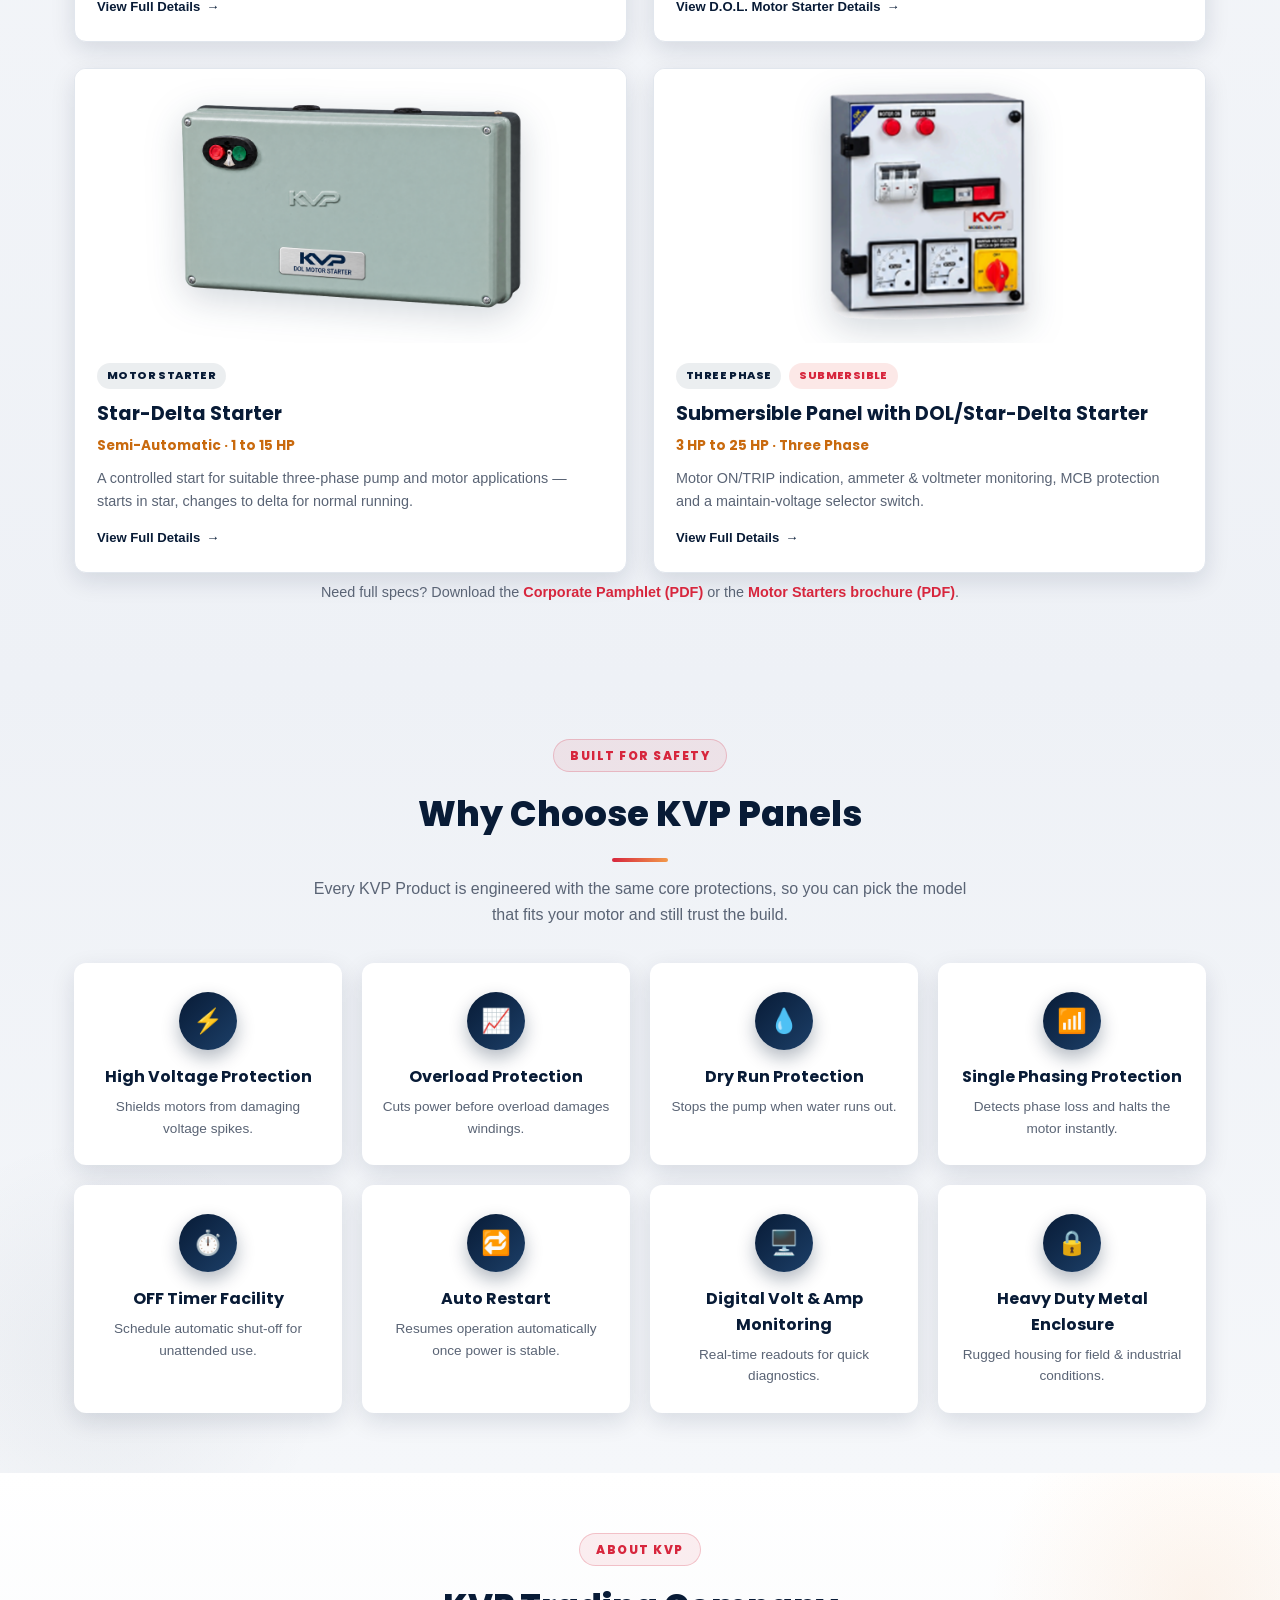
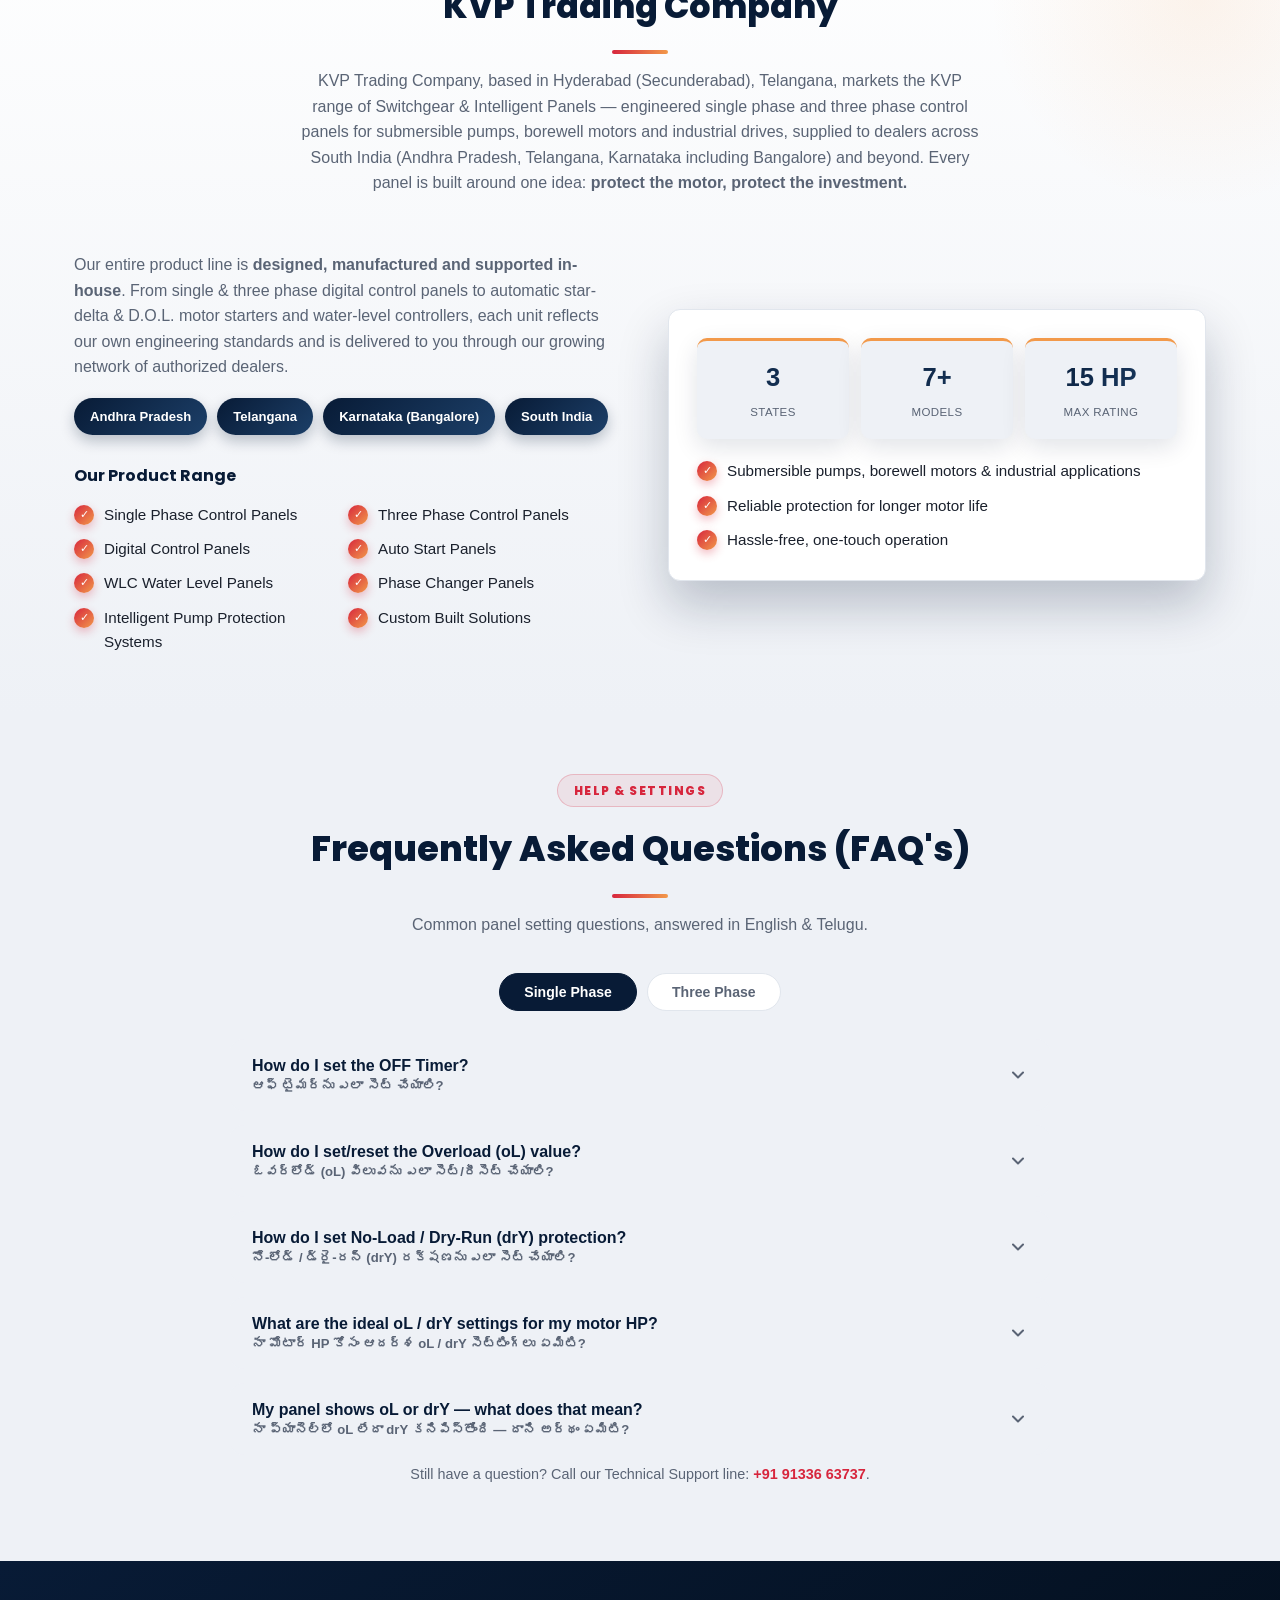
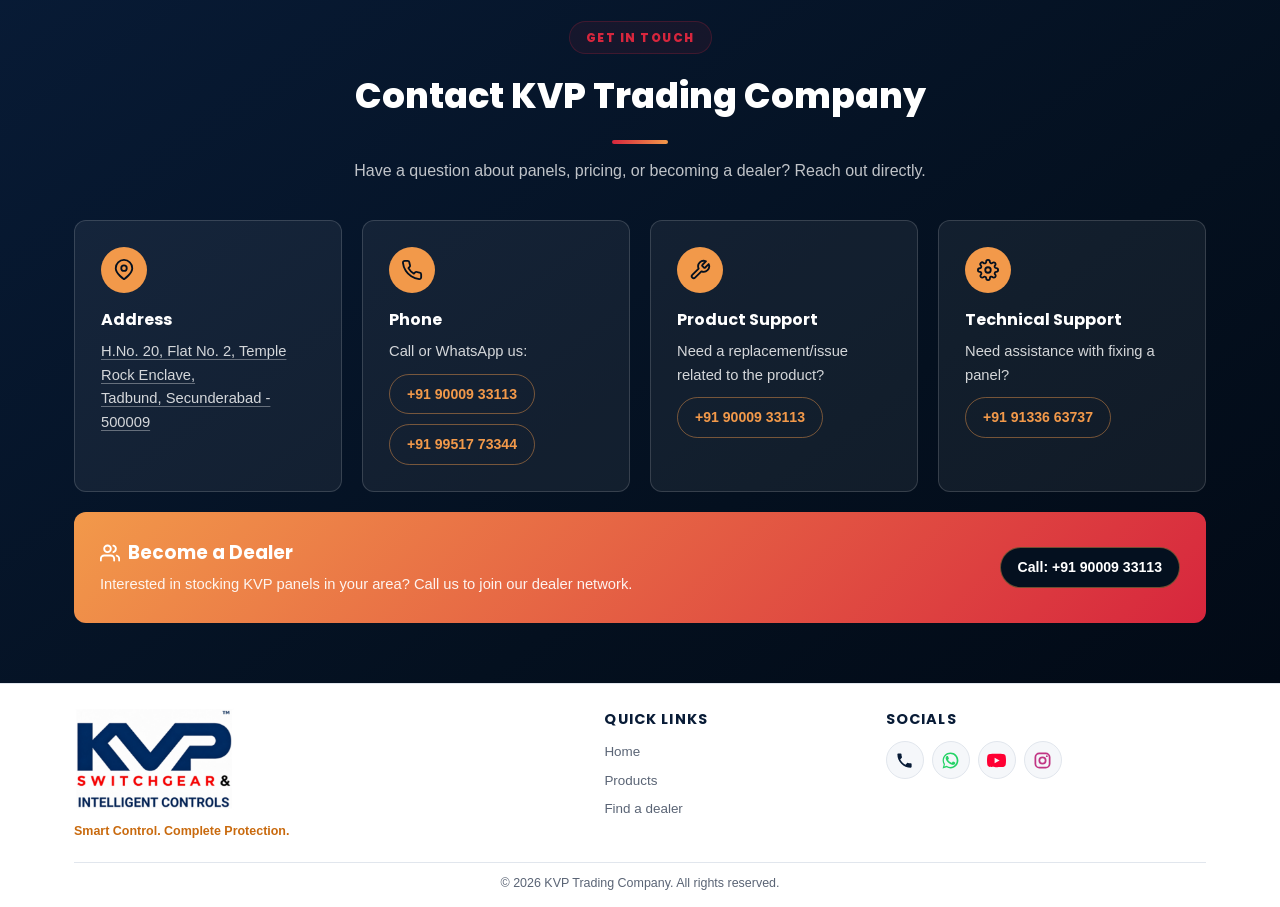
==== commit 87782e13: "Use transparent cutout for AI-309 product" ====
--- a/index.html
+++ b/index.html
@@ -266,7 +266,7 @@
         <article class="product-card">
           <a class="product-card-link" href="products/ai-309-digital-auto-switch.html">
             <div class="product-media">
-              <img src="assets/images/ai-309-digital-auto-switch.jpg" alt="KVP AI-309 Digital Auto Switch" loading="lazy" />
+              <img src="assets/images/cutouts/ai-309-digital-auto-switch.png" alt="KVP AI-309 Digital Auto Switch" loading="lazy" />
             </div>
           </a>
           <div class="product-body">
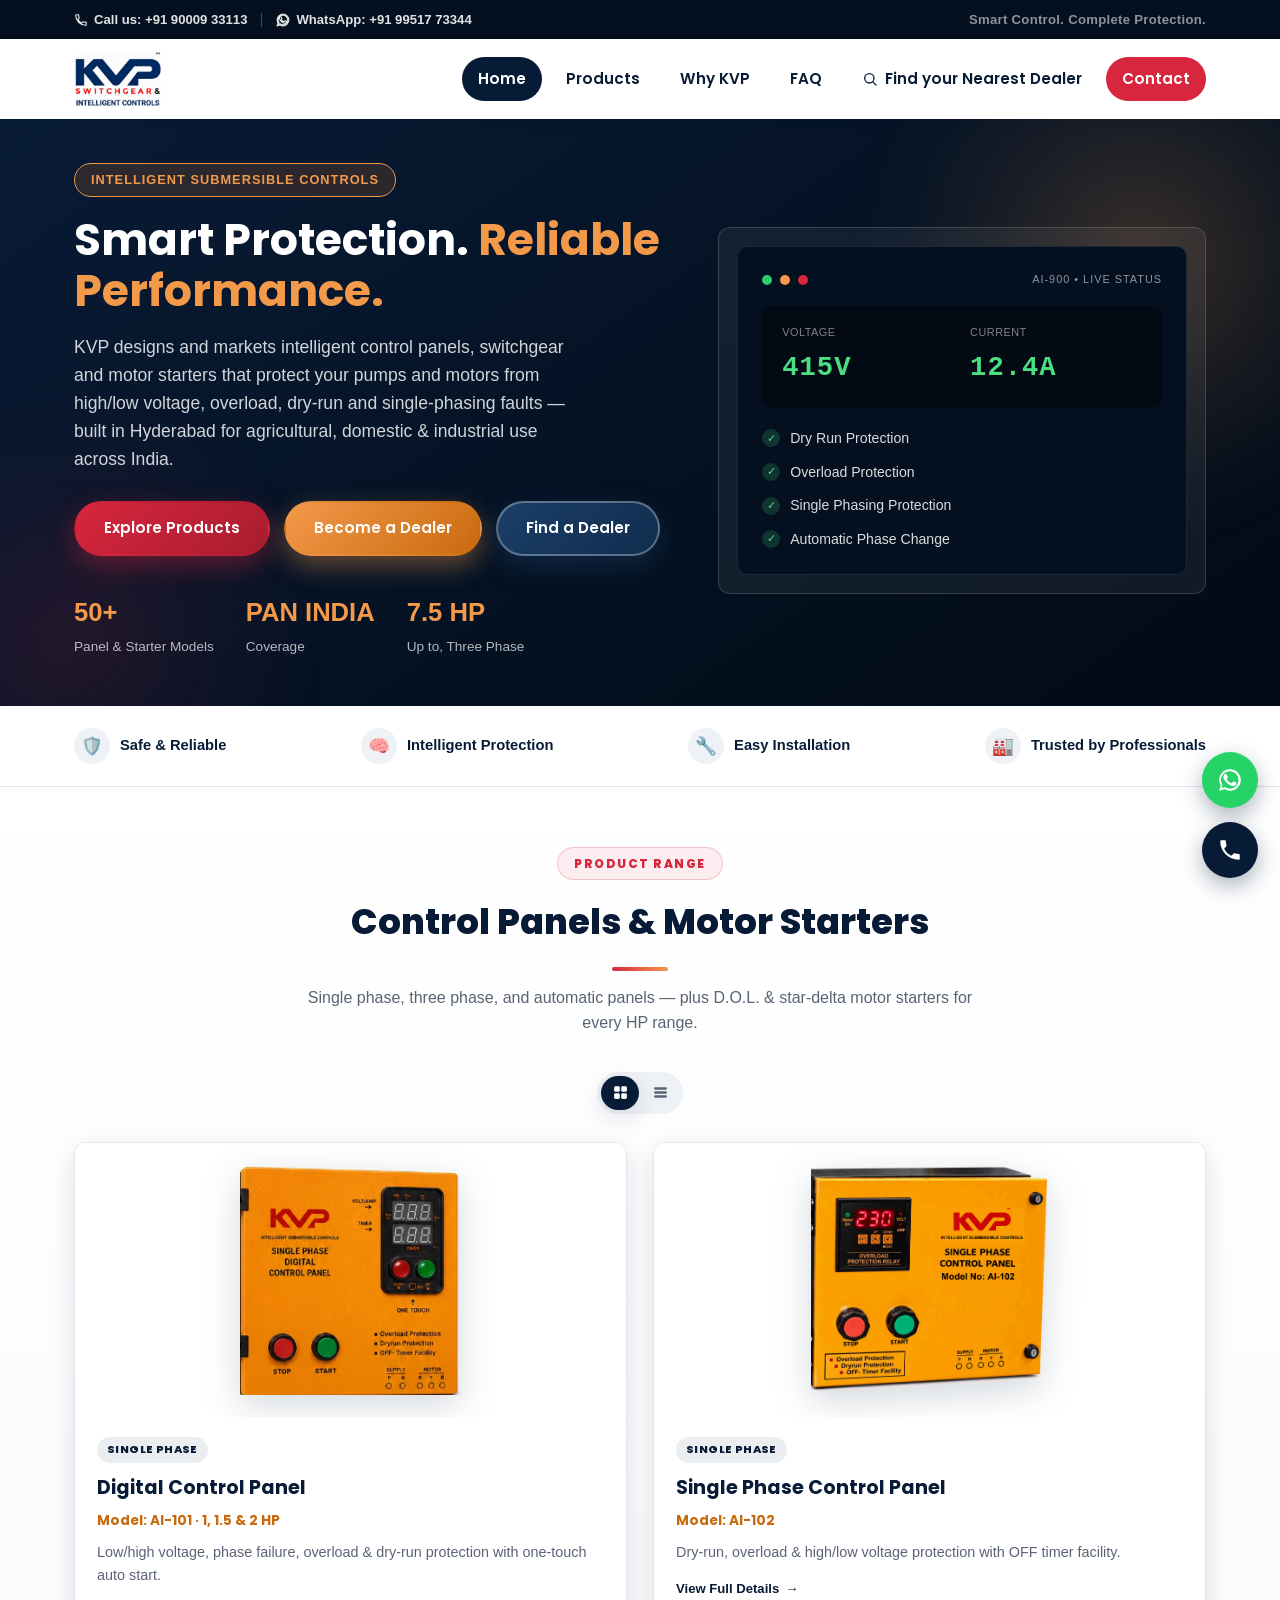
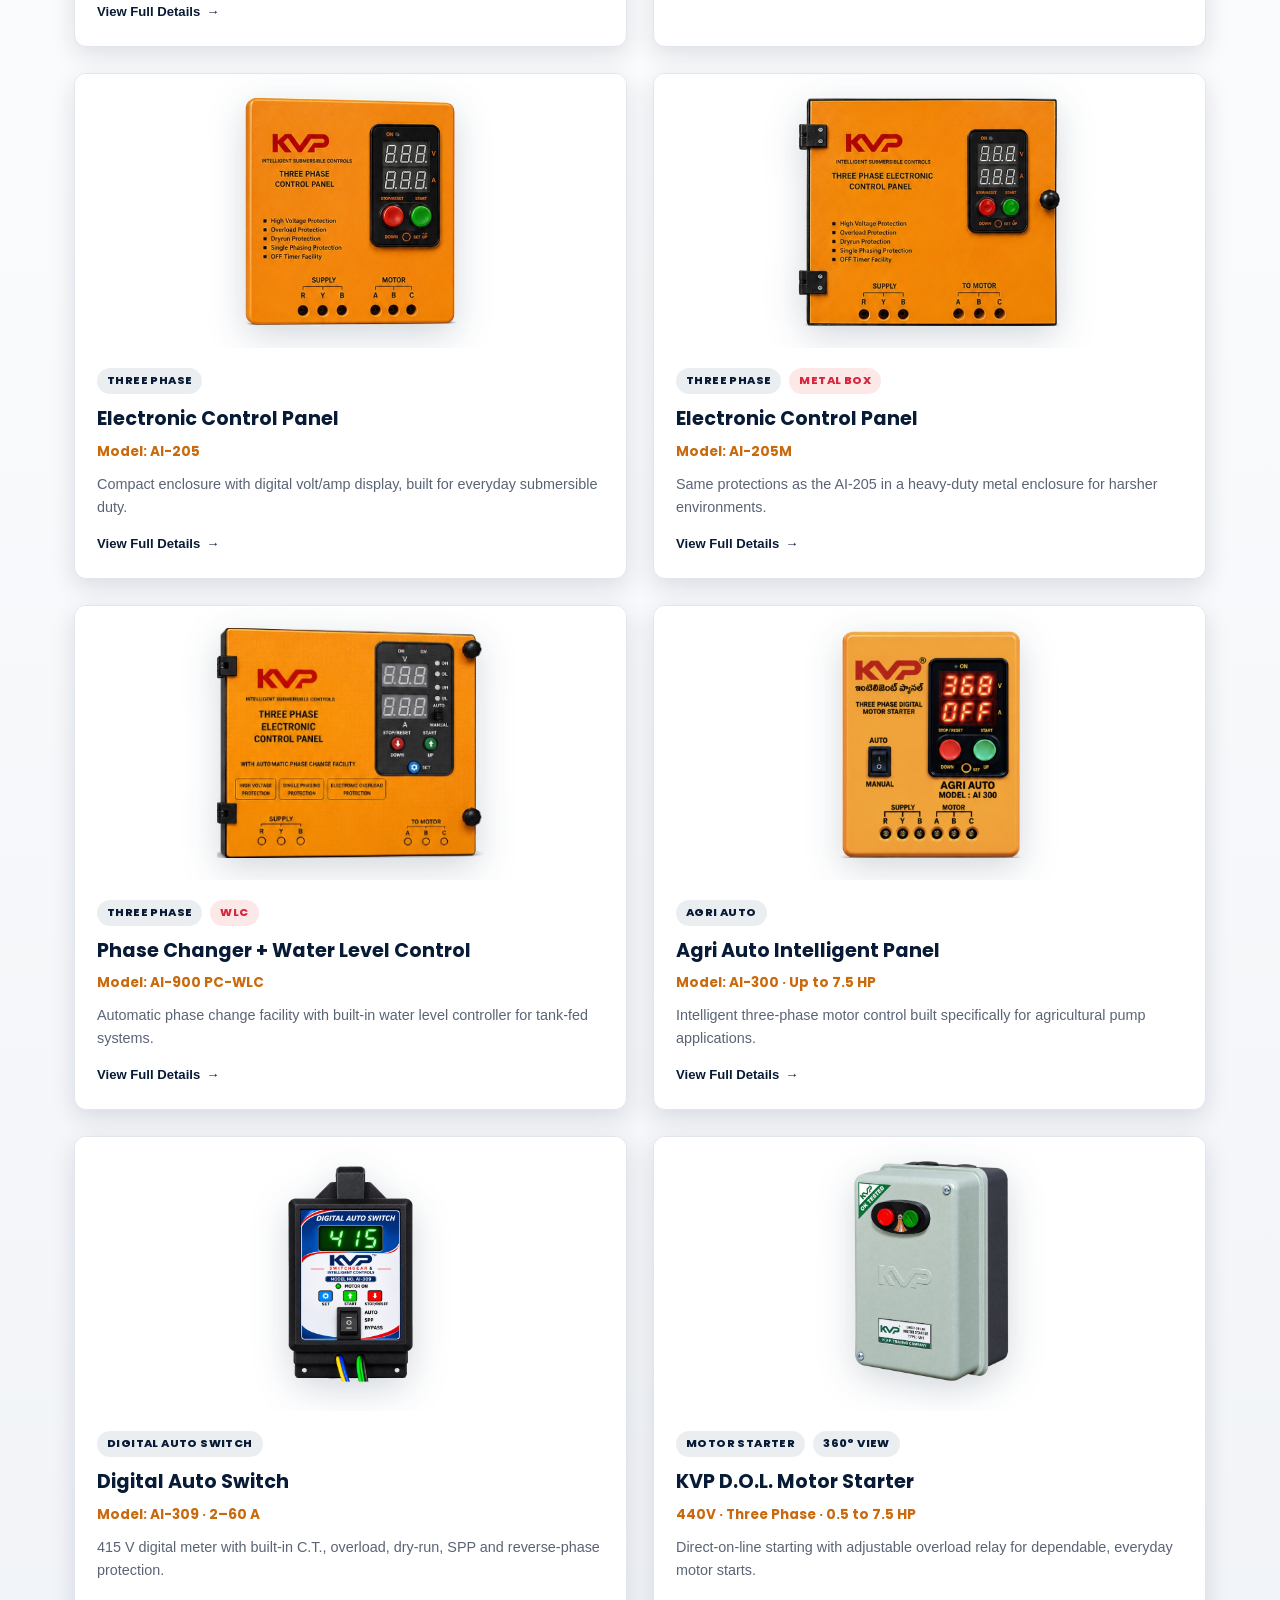
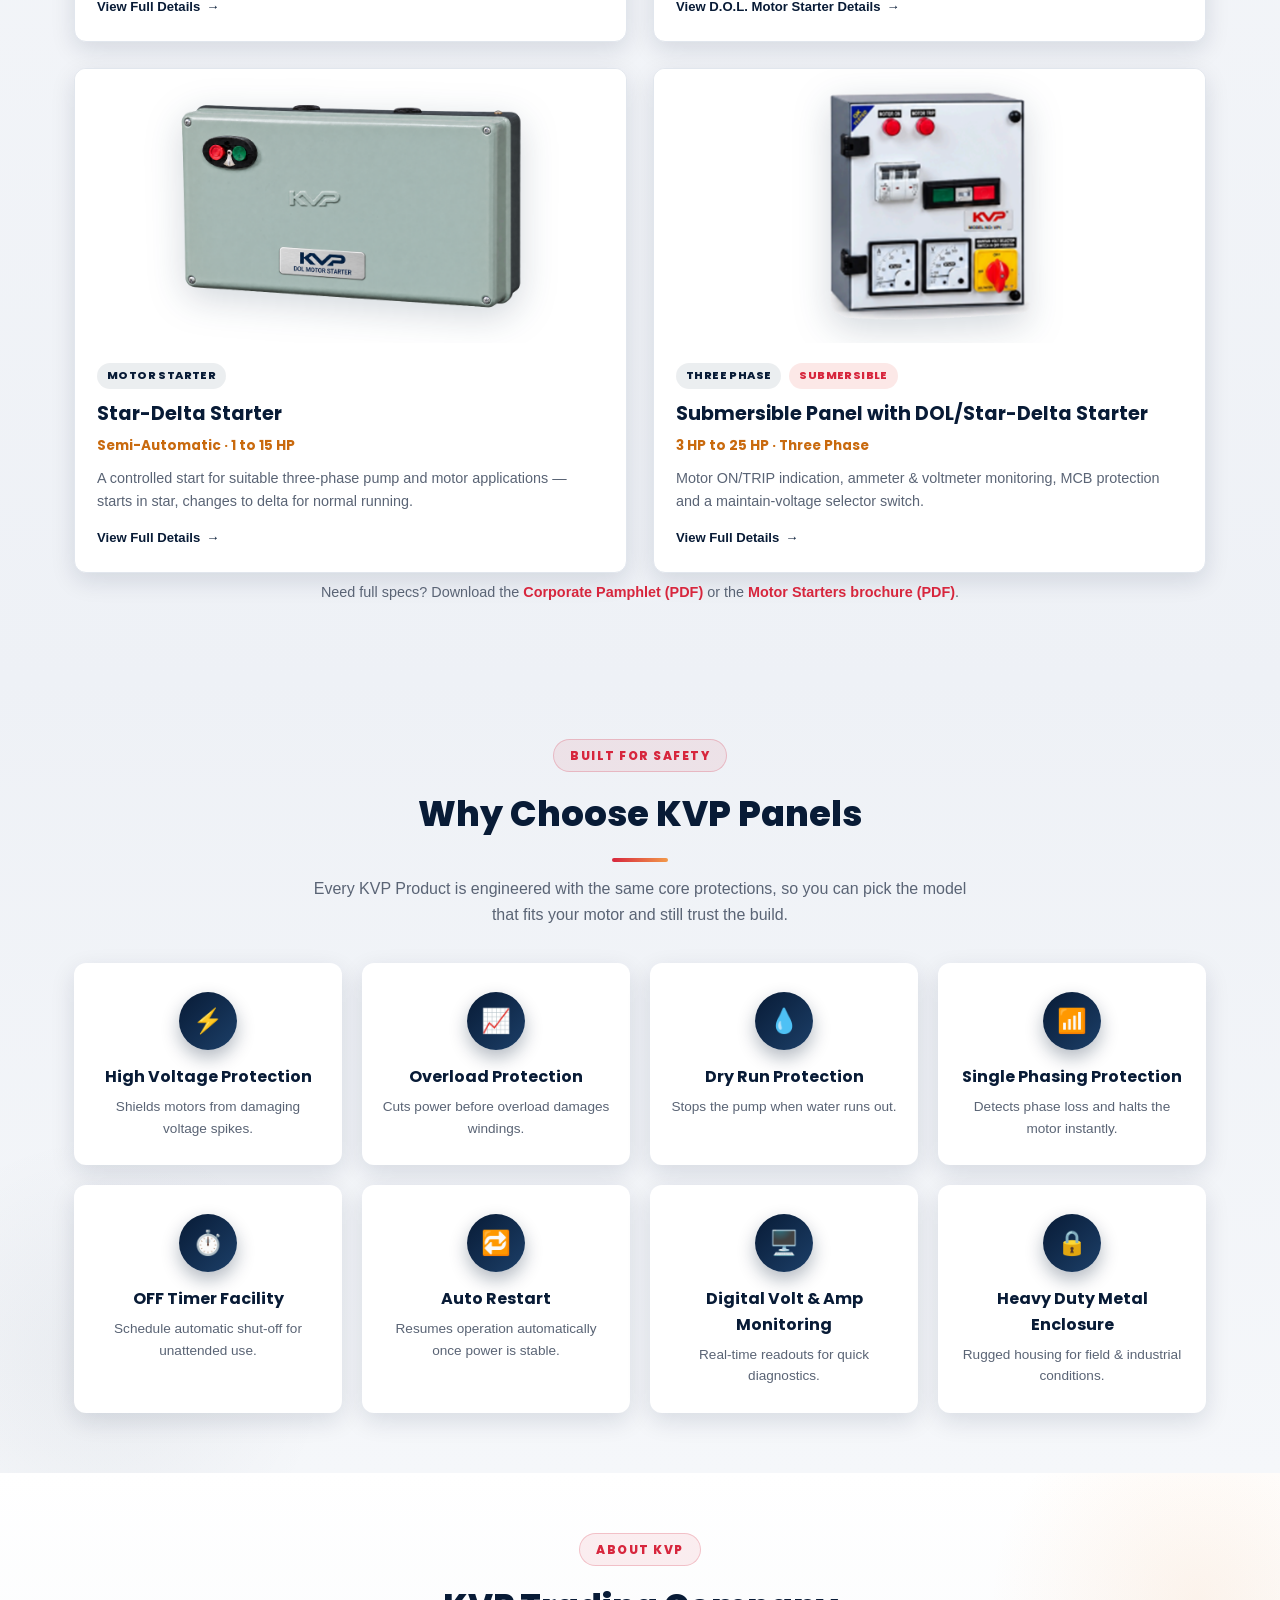
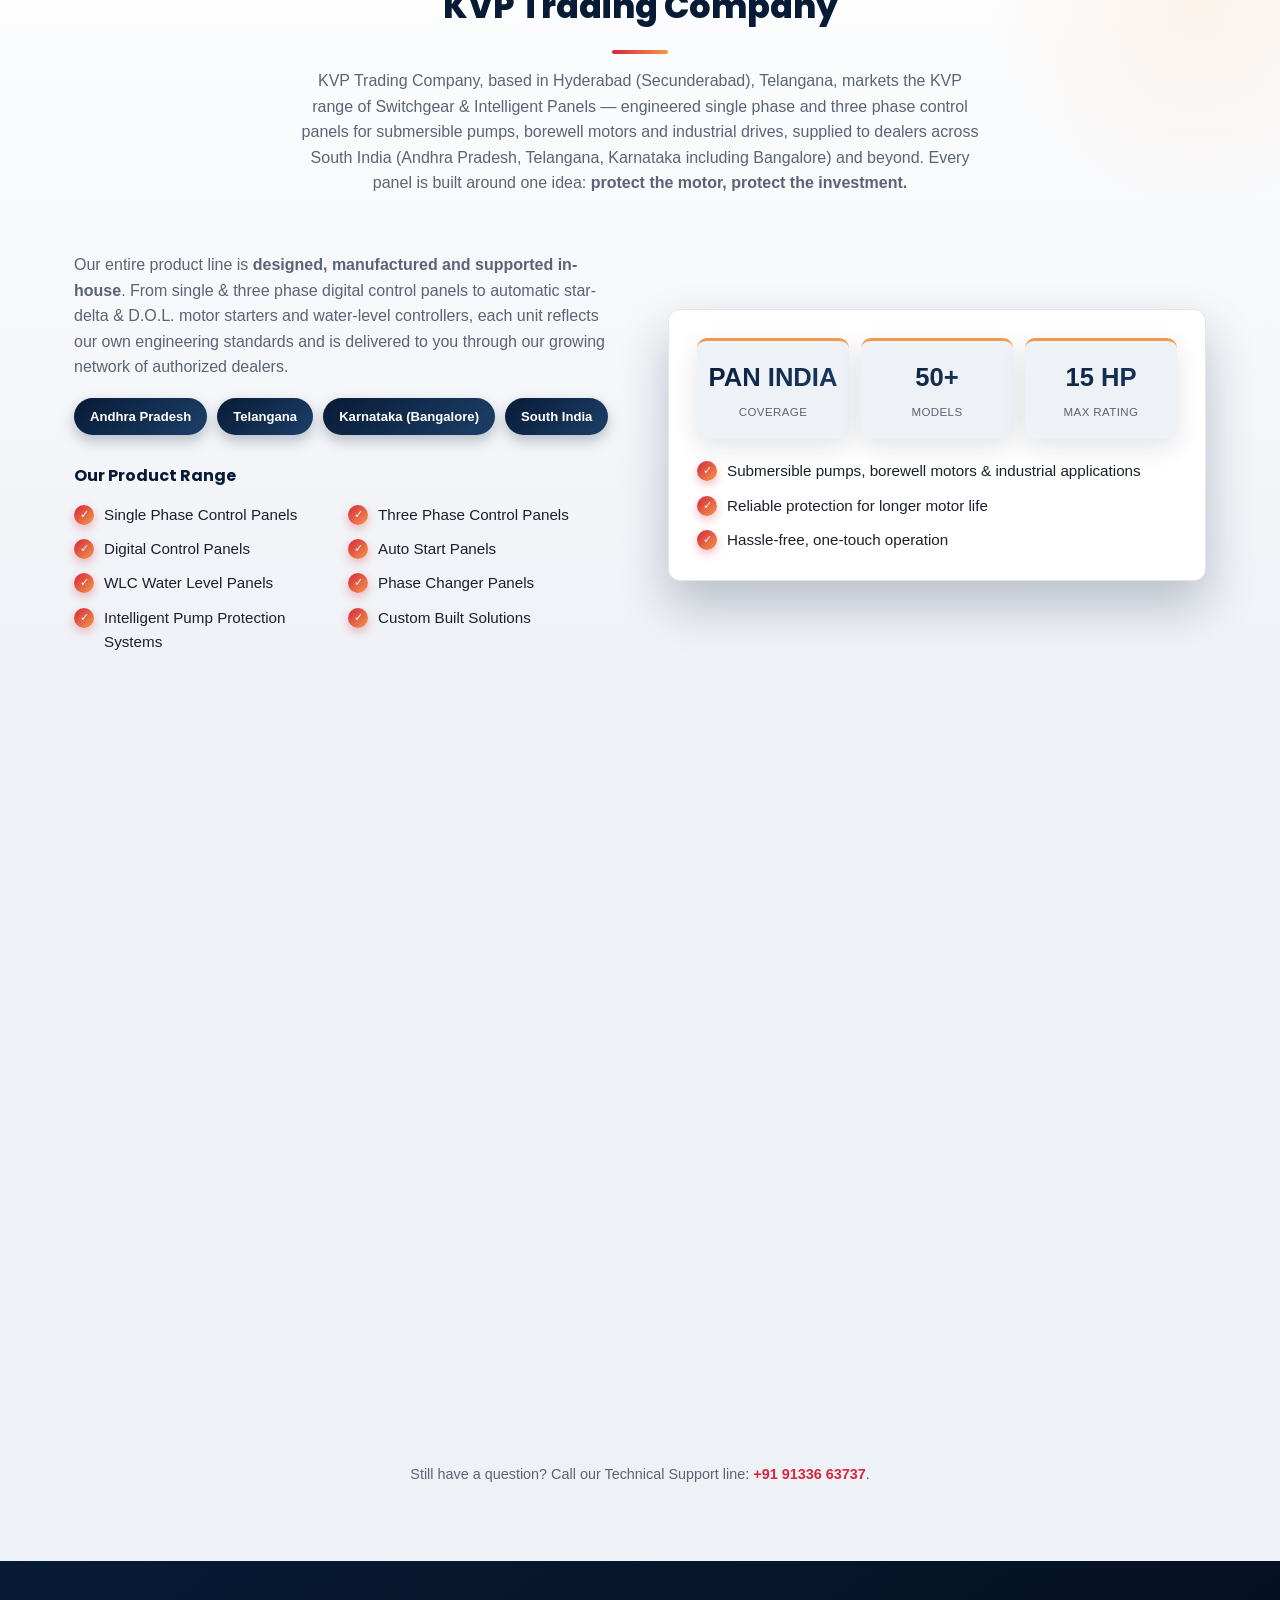
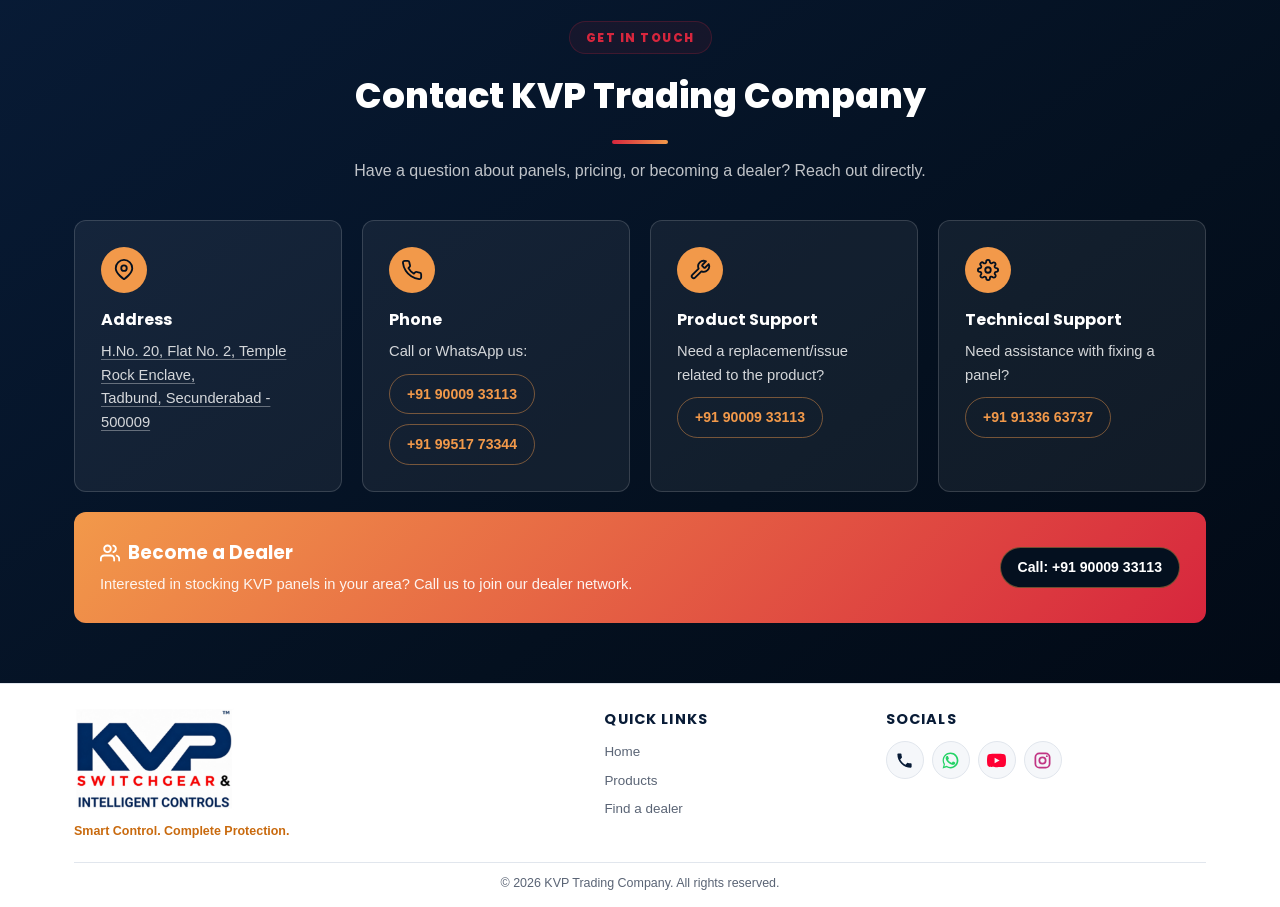
==== commit abbf927a: "Update homepage reach and model stats" ====
--- a/index.html
+++ b/index.html
@@ -96,8 +96,8 @@
           <a href="dealers.html" class="btn btn-blue">Find a Dealer</a>
         </div>
         <div class="hero-stats">
-          <div><strong>7+</strong><span>Panel &amp; Starter Models</span></div>
-          <div><strong>3</strong><span>States Served</span></div>
+          <div><strong>50+</strong><span>Panel &amp; Starter Models</span></div>
+          <div><strong>PAN INDIA</strong><span>Coverage</span></div>
           <div><strong>7.5 HP</strong><span>Up to, Three Phase</span></div>
         </div>
       </div>
@@ -440,8 +440,8 @@
       </div>
       <div class="about-card reveal">
         <div class="coverage-stats">
-          <div><strong>3</strong><span>States</span></div>
-          <div><strong>7+</strong><span>Models</span></div>
+          <div><strong>PAN INDIA</strong><span>Coverage</span></div>
+          <div><strong>50+</strong><span>Models</span></div>
           <div><strong>15 HP</strong><span>Max Rating</span></div>
         </div>
         <ul class="about-list">
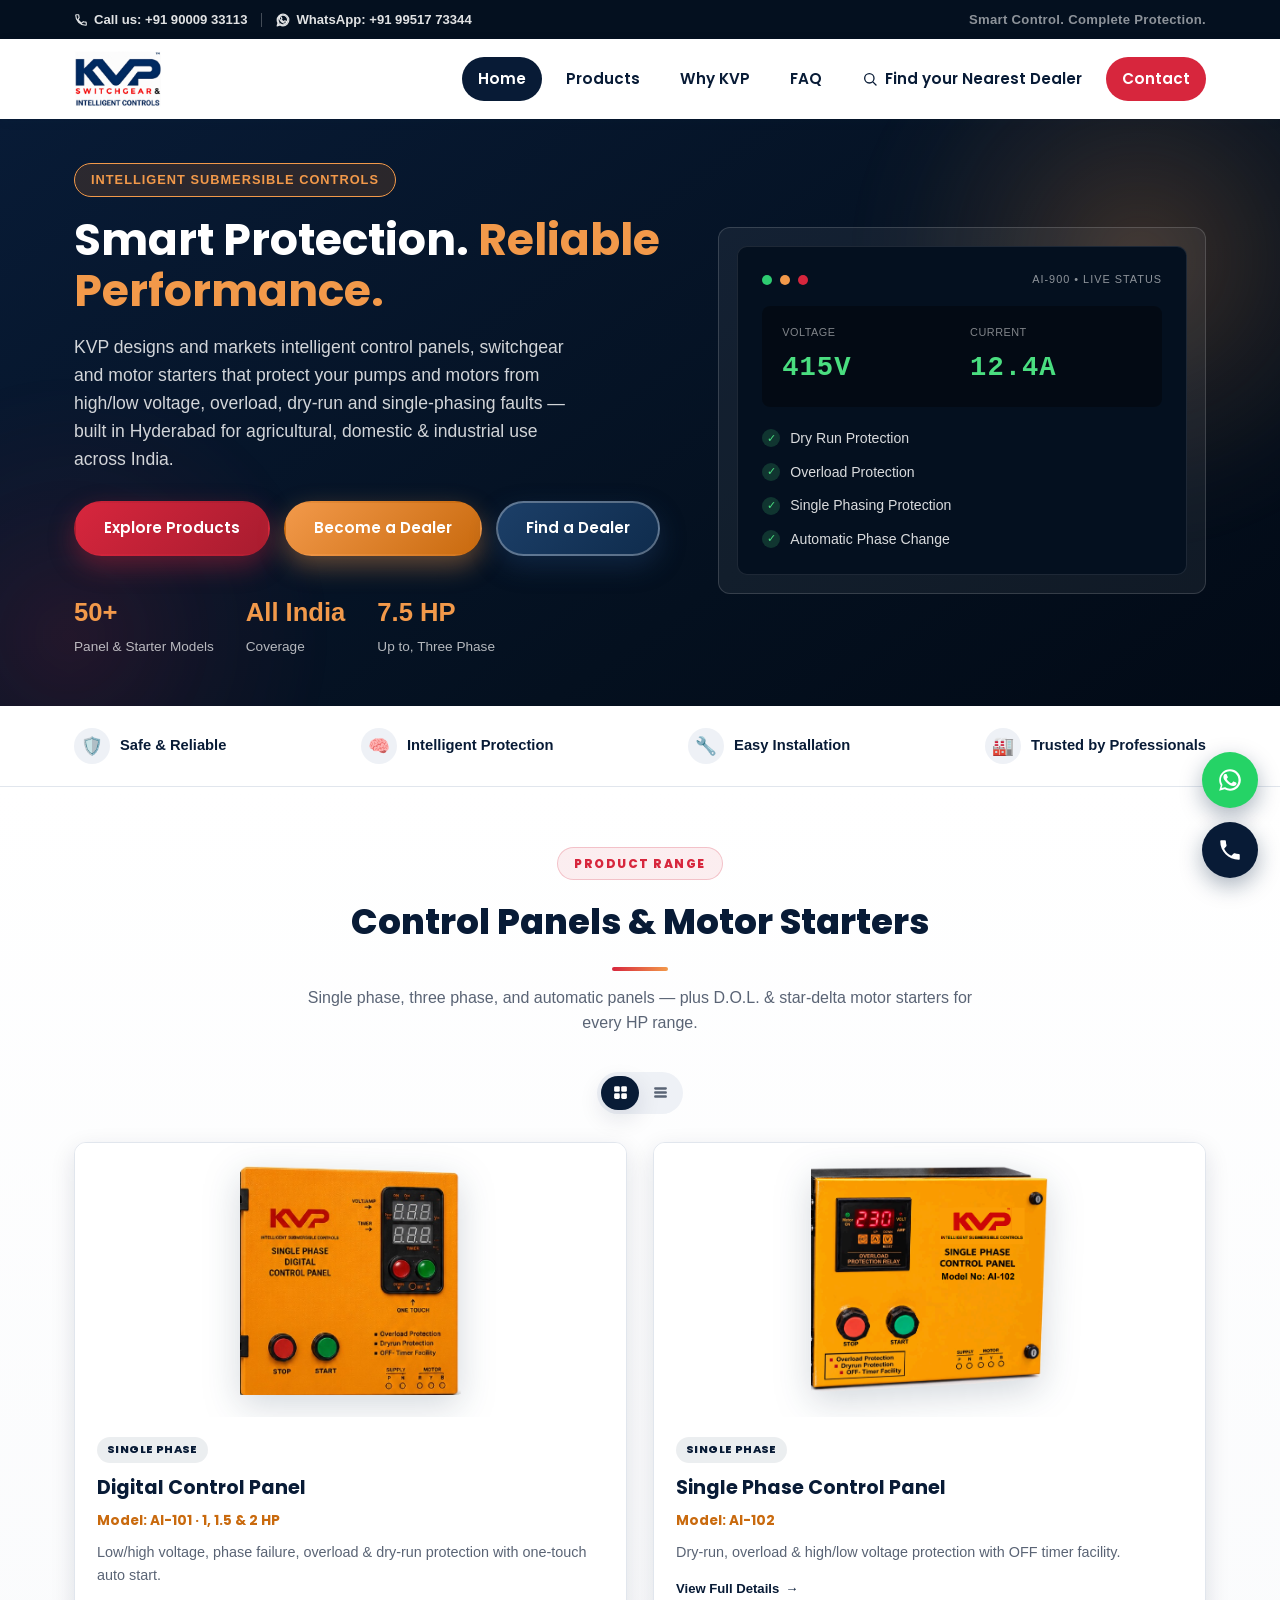
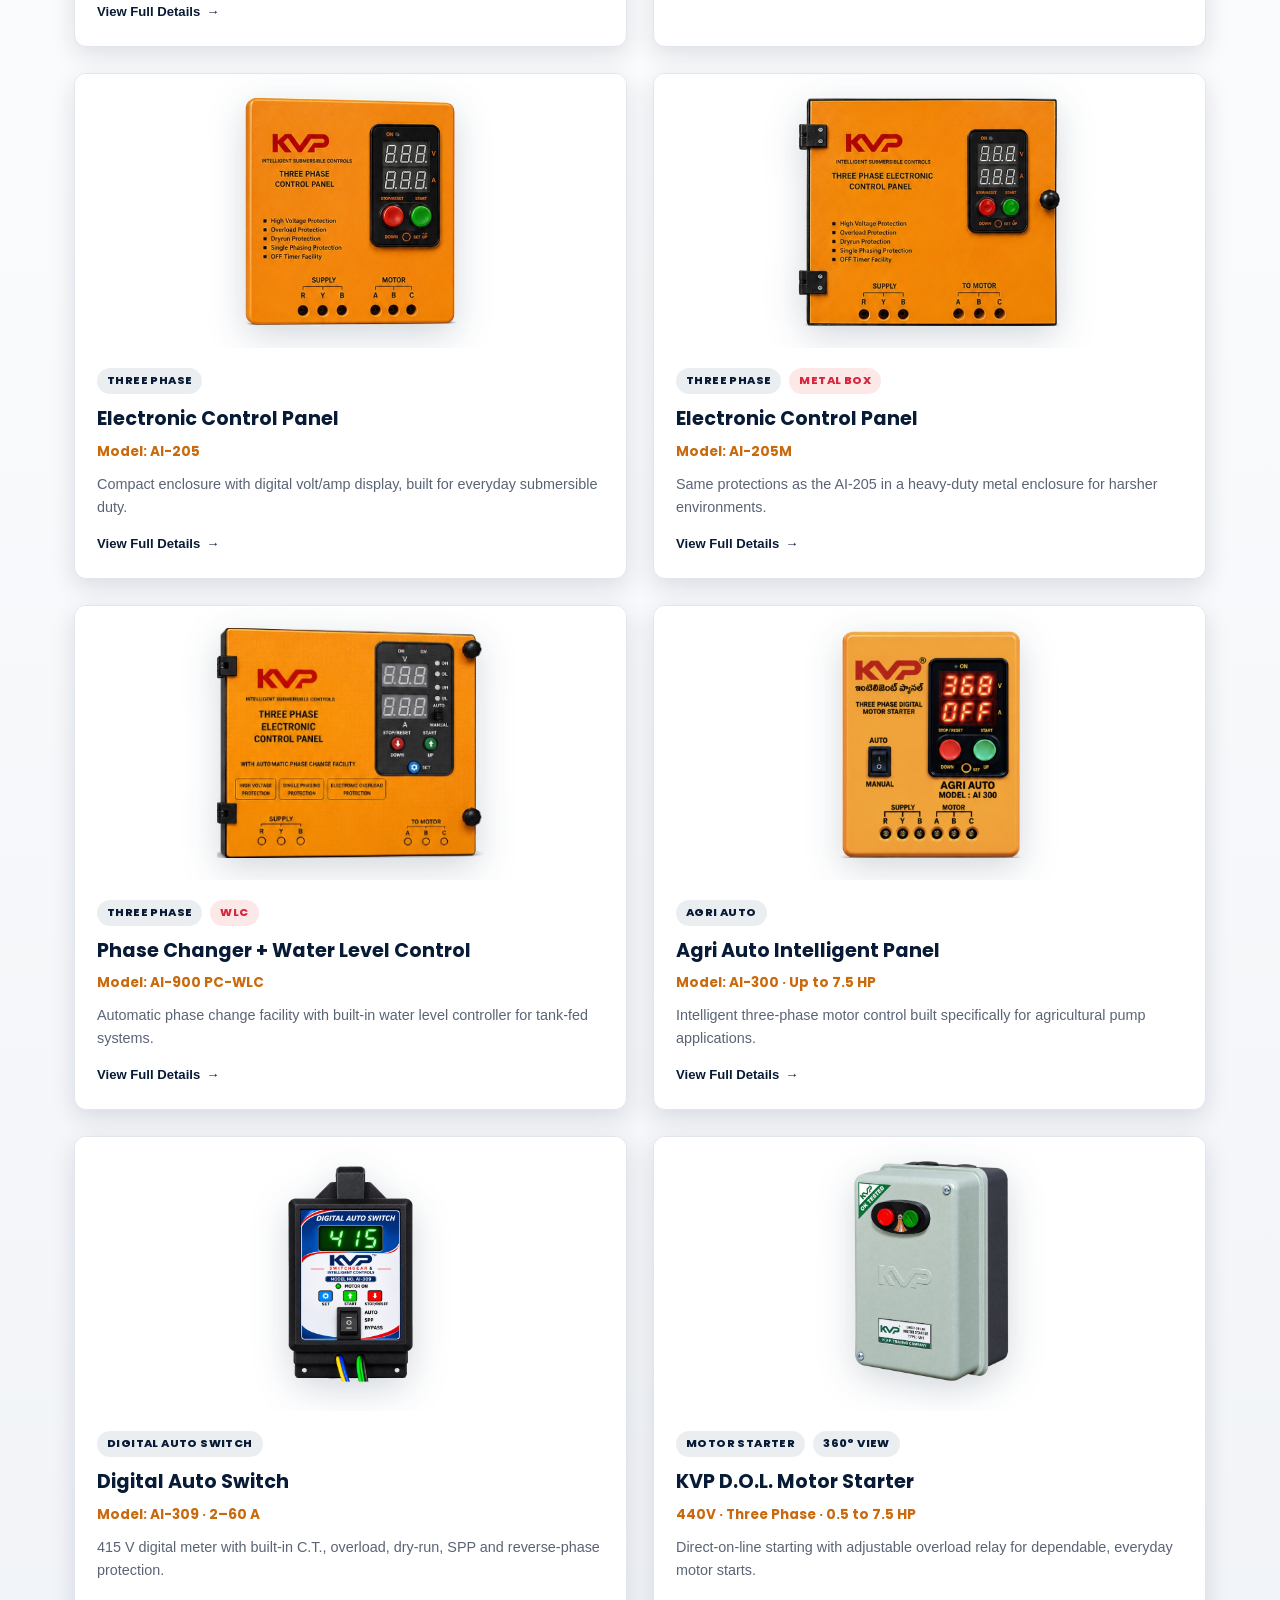
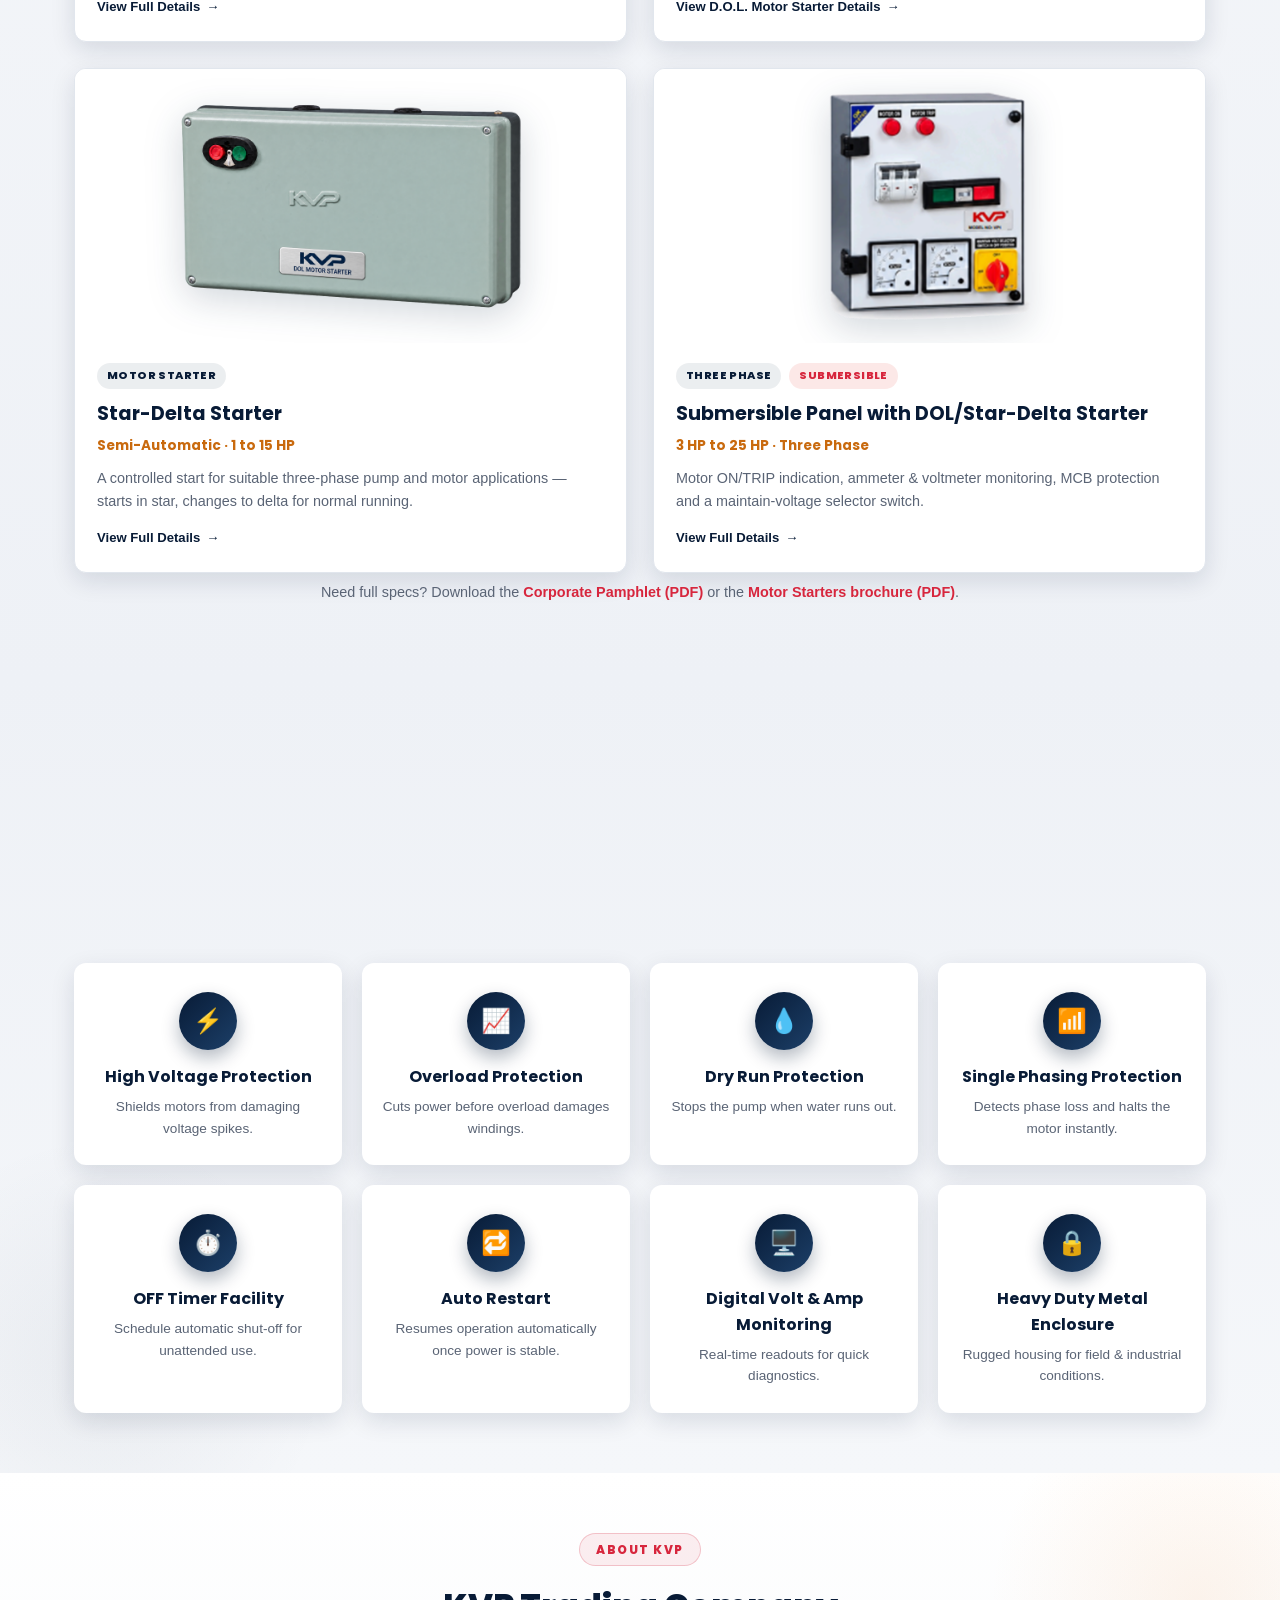
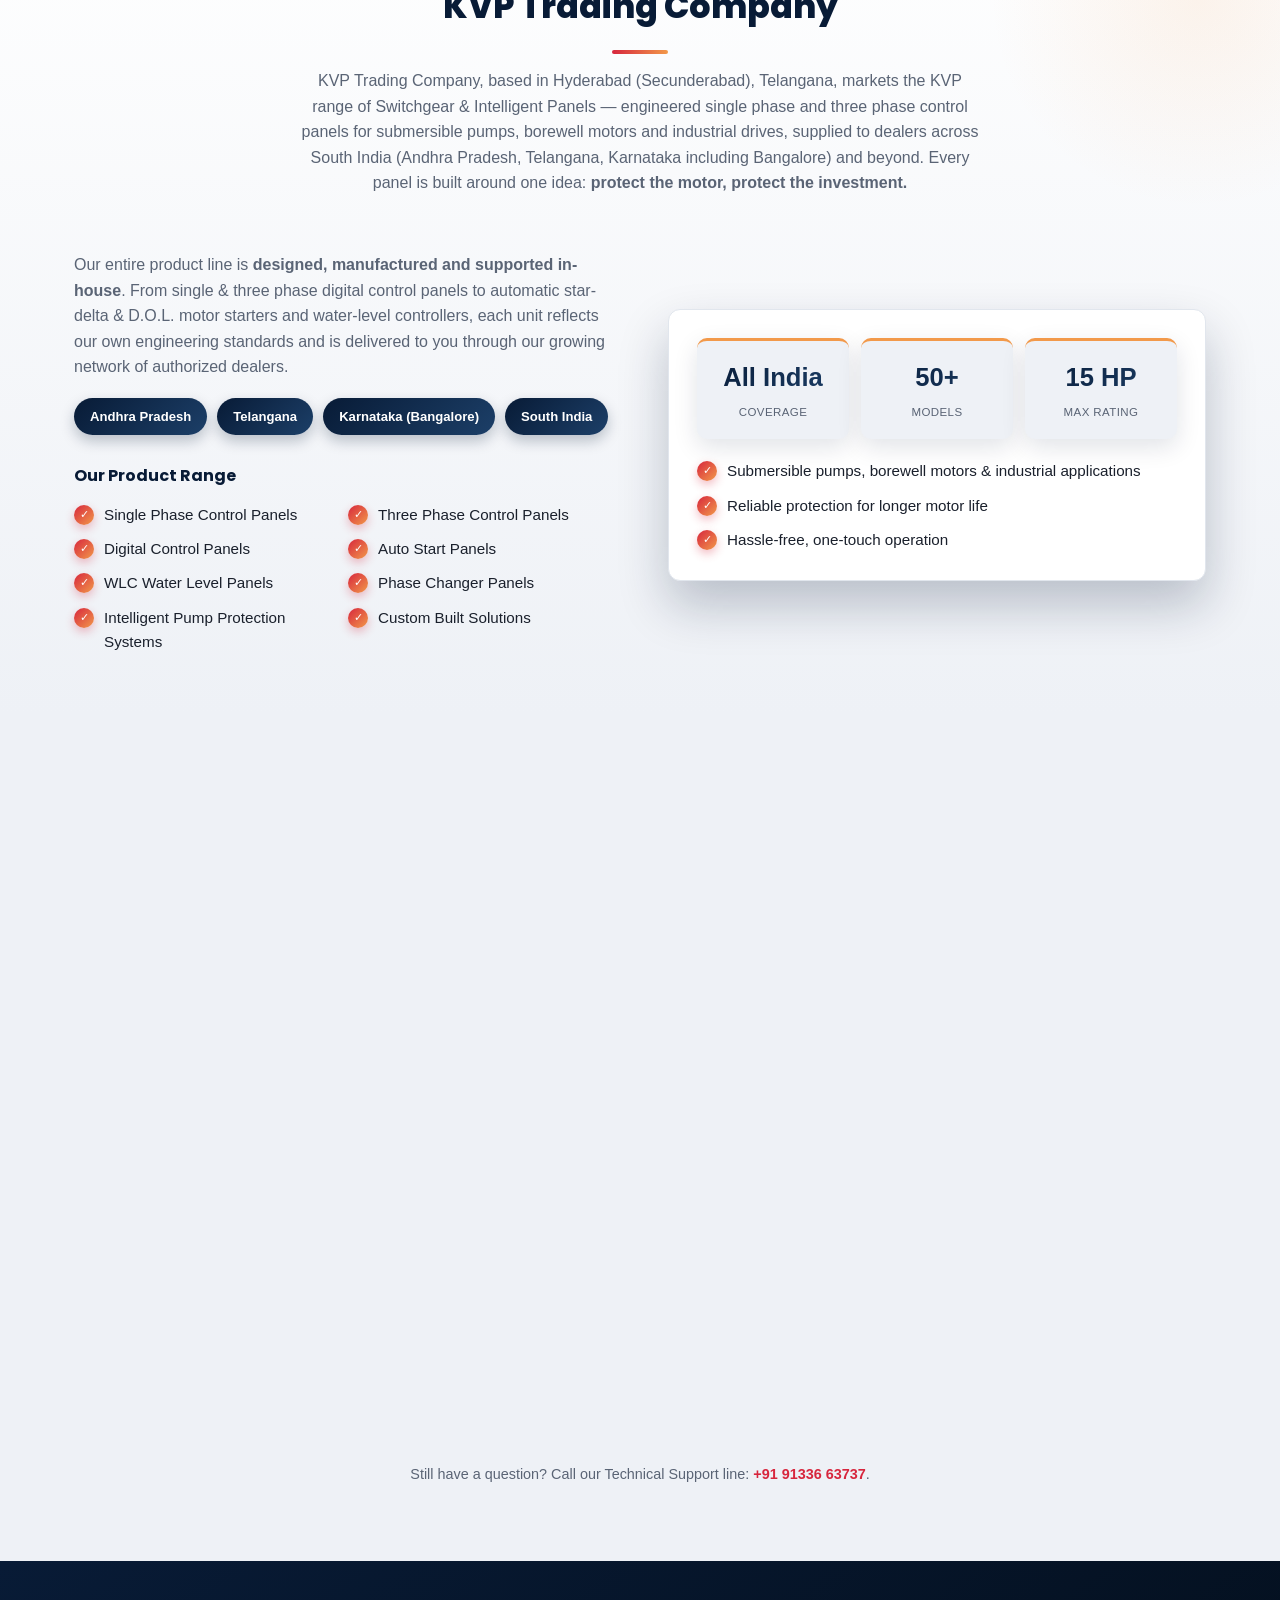
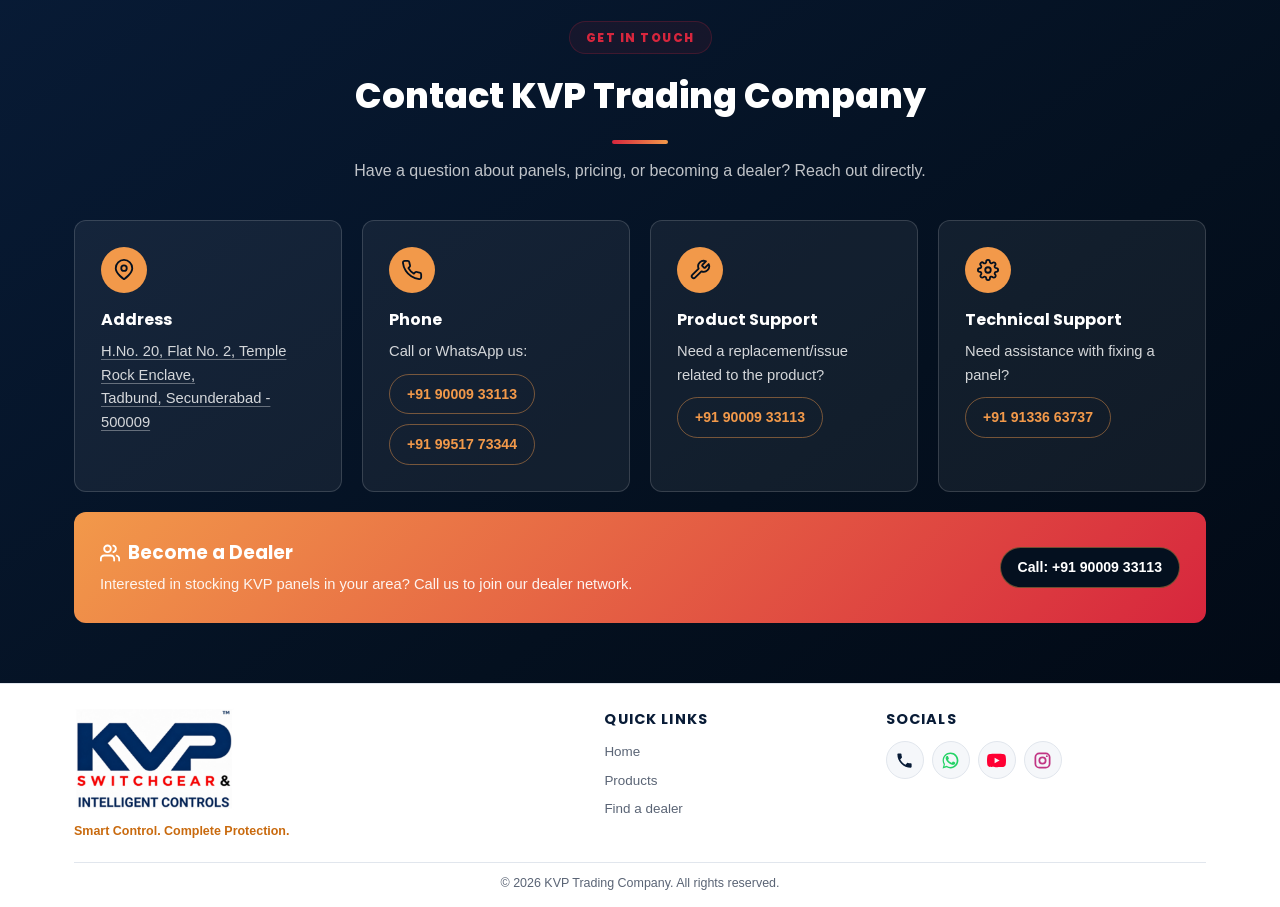
==== commit 8cb333aa: "Polish all India coverage wording" ====
--- a/index.html
+++ b/index.html
@@ -97,7 +97,7 @@
         </div>
         <div class="hero-stats">
           <div><strong>50+</strong><span>Panel &amp; Starter Models</span></div>
-          <div><strong>PAN INDIA</strong><span>Coverage</span></div>
+          <div><strong>All India</strong><span>Coverage</span></div>
           <div><strong>7.5 HP</strong><span>Up to, Three Phase</span></div>
         </div>
       </div>
@@ -440,7 +440,7 @@
       </div>
       <div class="about-card reveal">
         <div class="coverage-stats">
-          <div><strong>PAN INDIA</strong><span>Coverage</span></div>
+          <div><strong>All India</strong><span>Coverage</span></div>
           <div><strong>50+</strong><span>Models</span></div>
           <div><strong>15 HP</strong><span>Max Rating</span></div>
         </div>
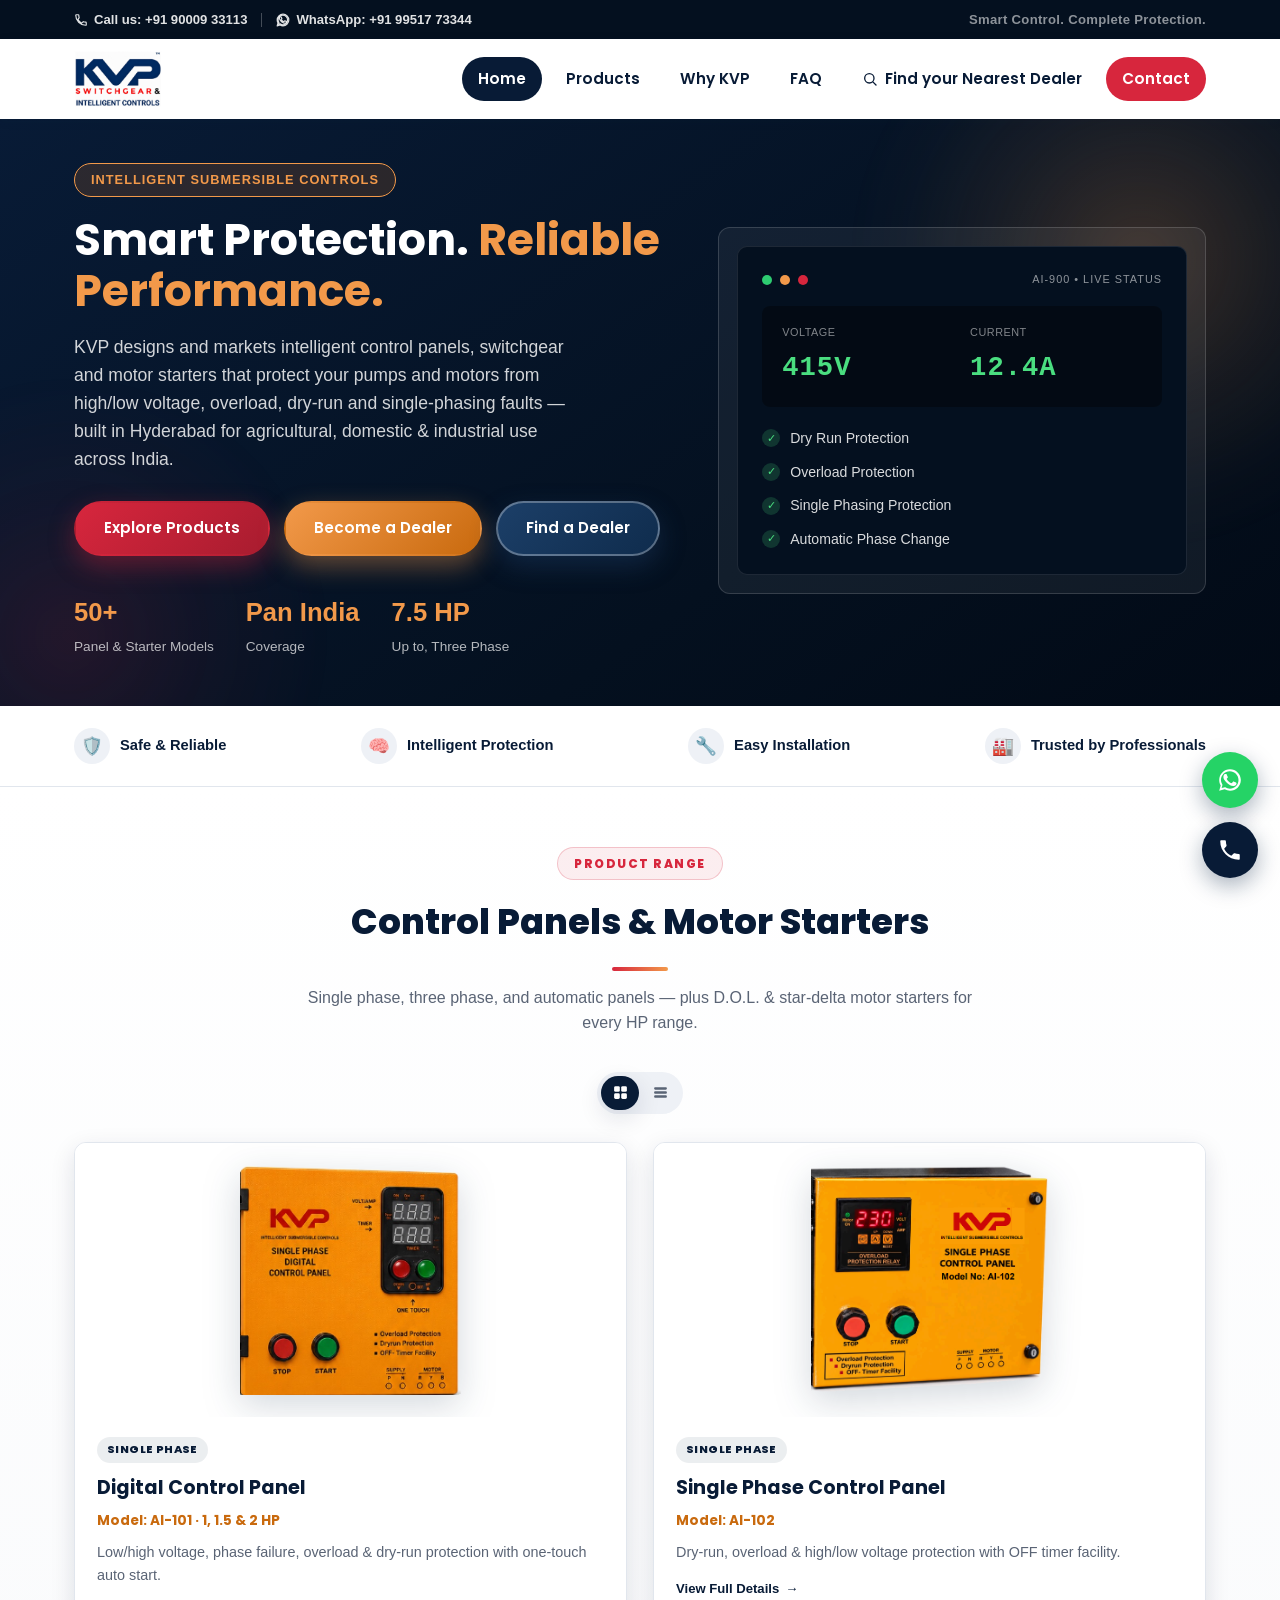
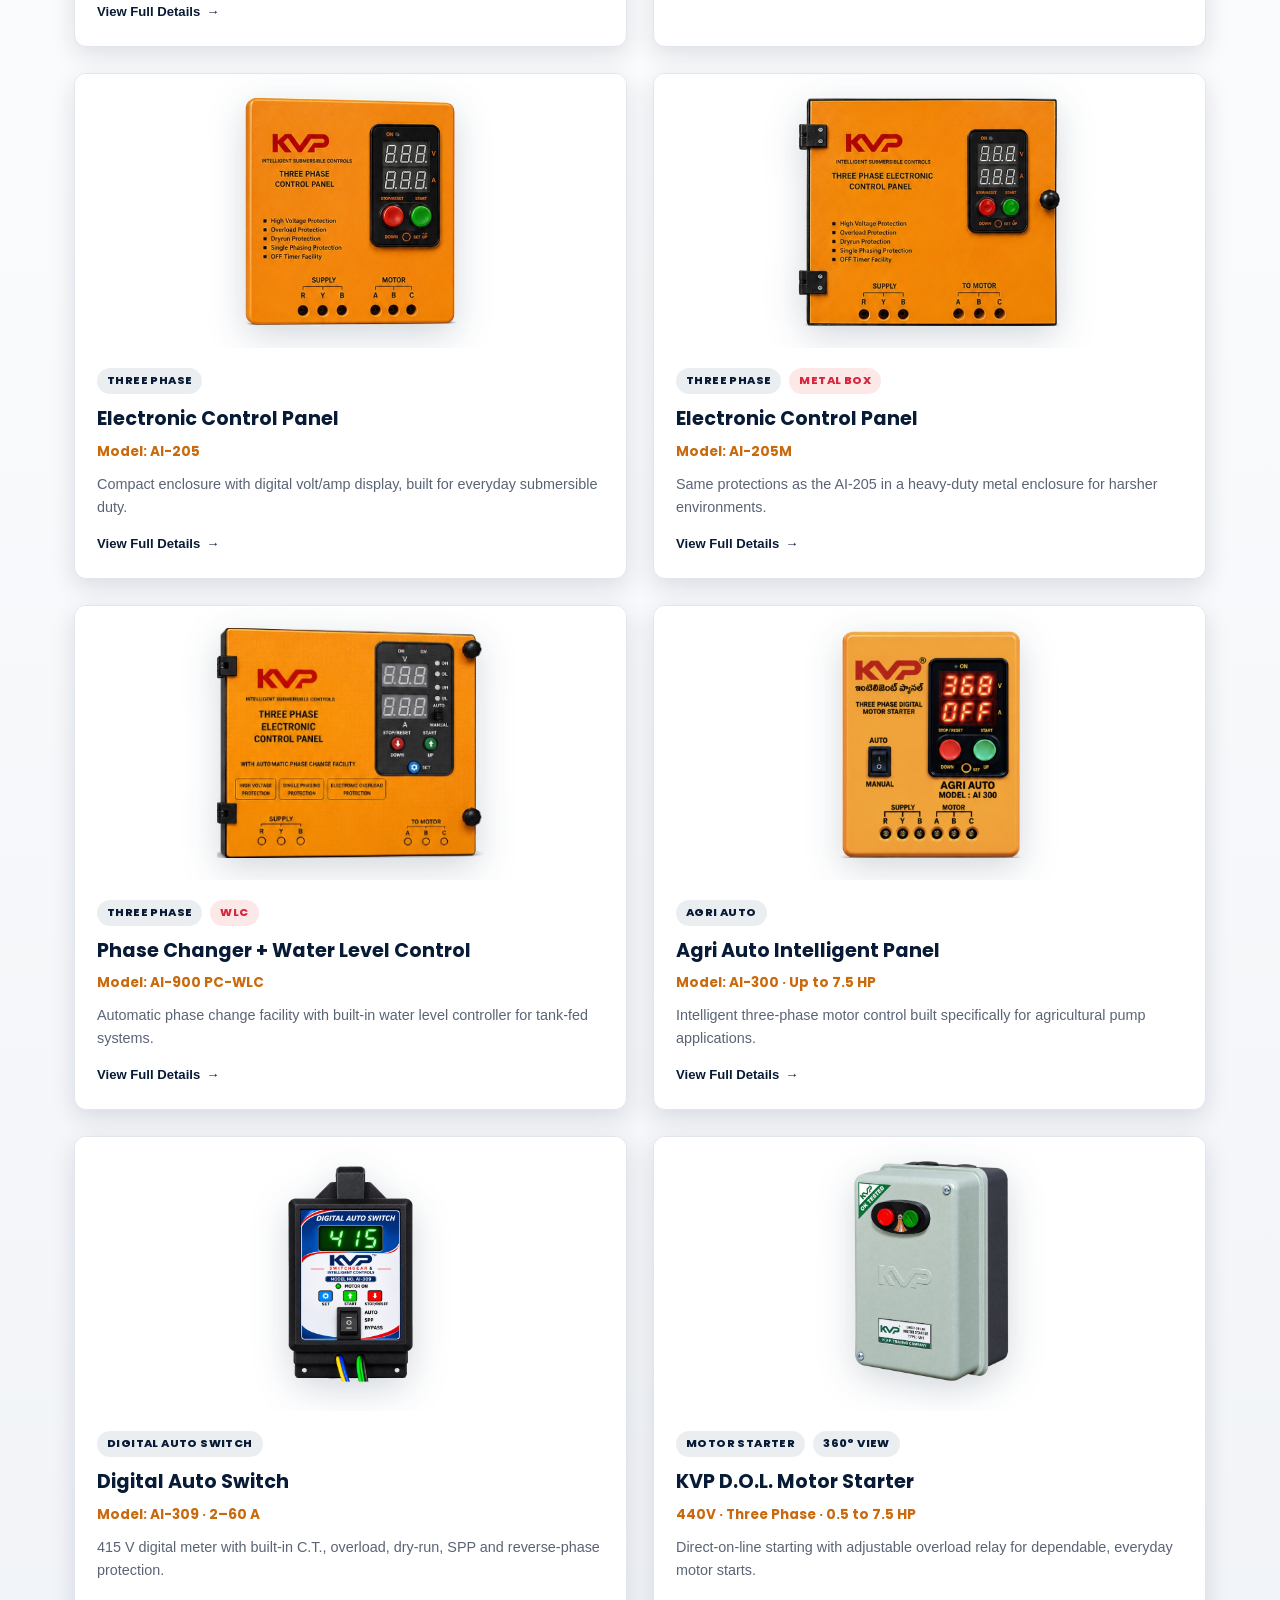
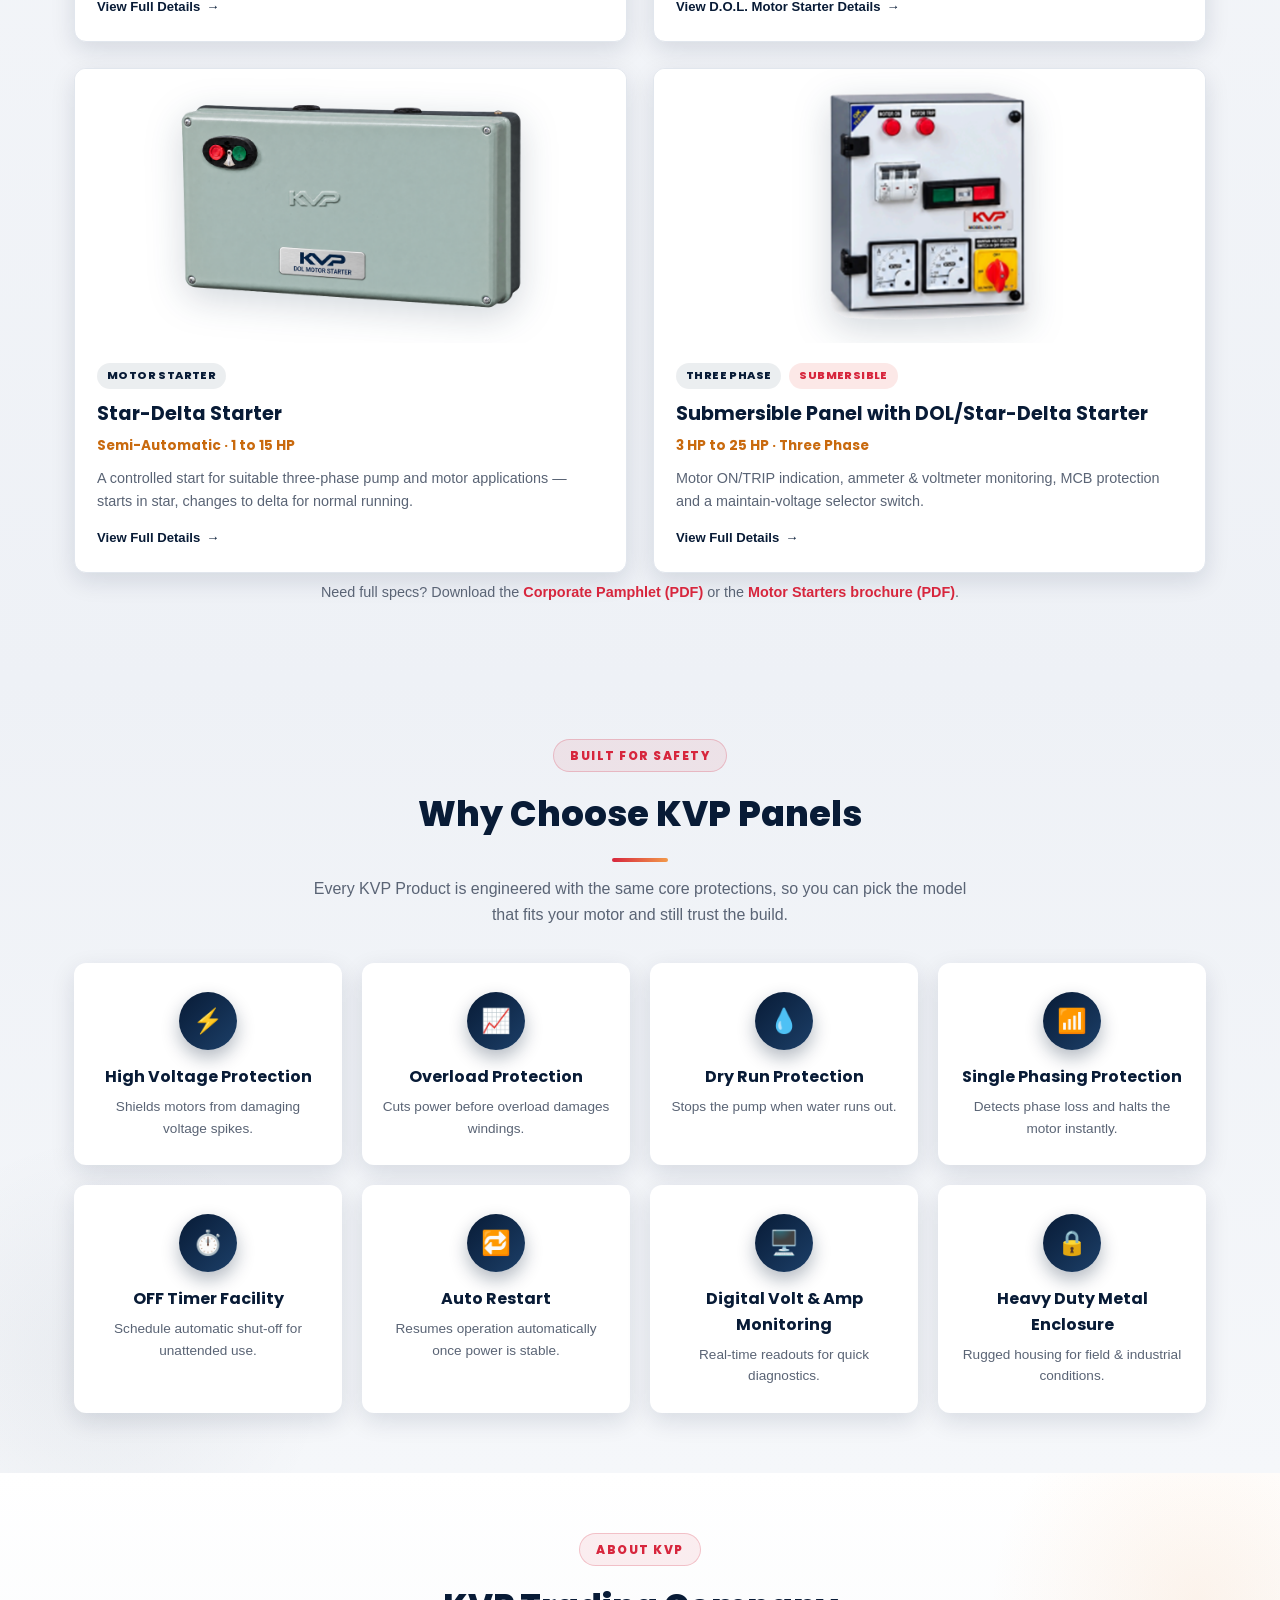
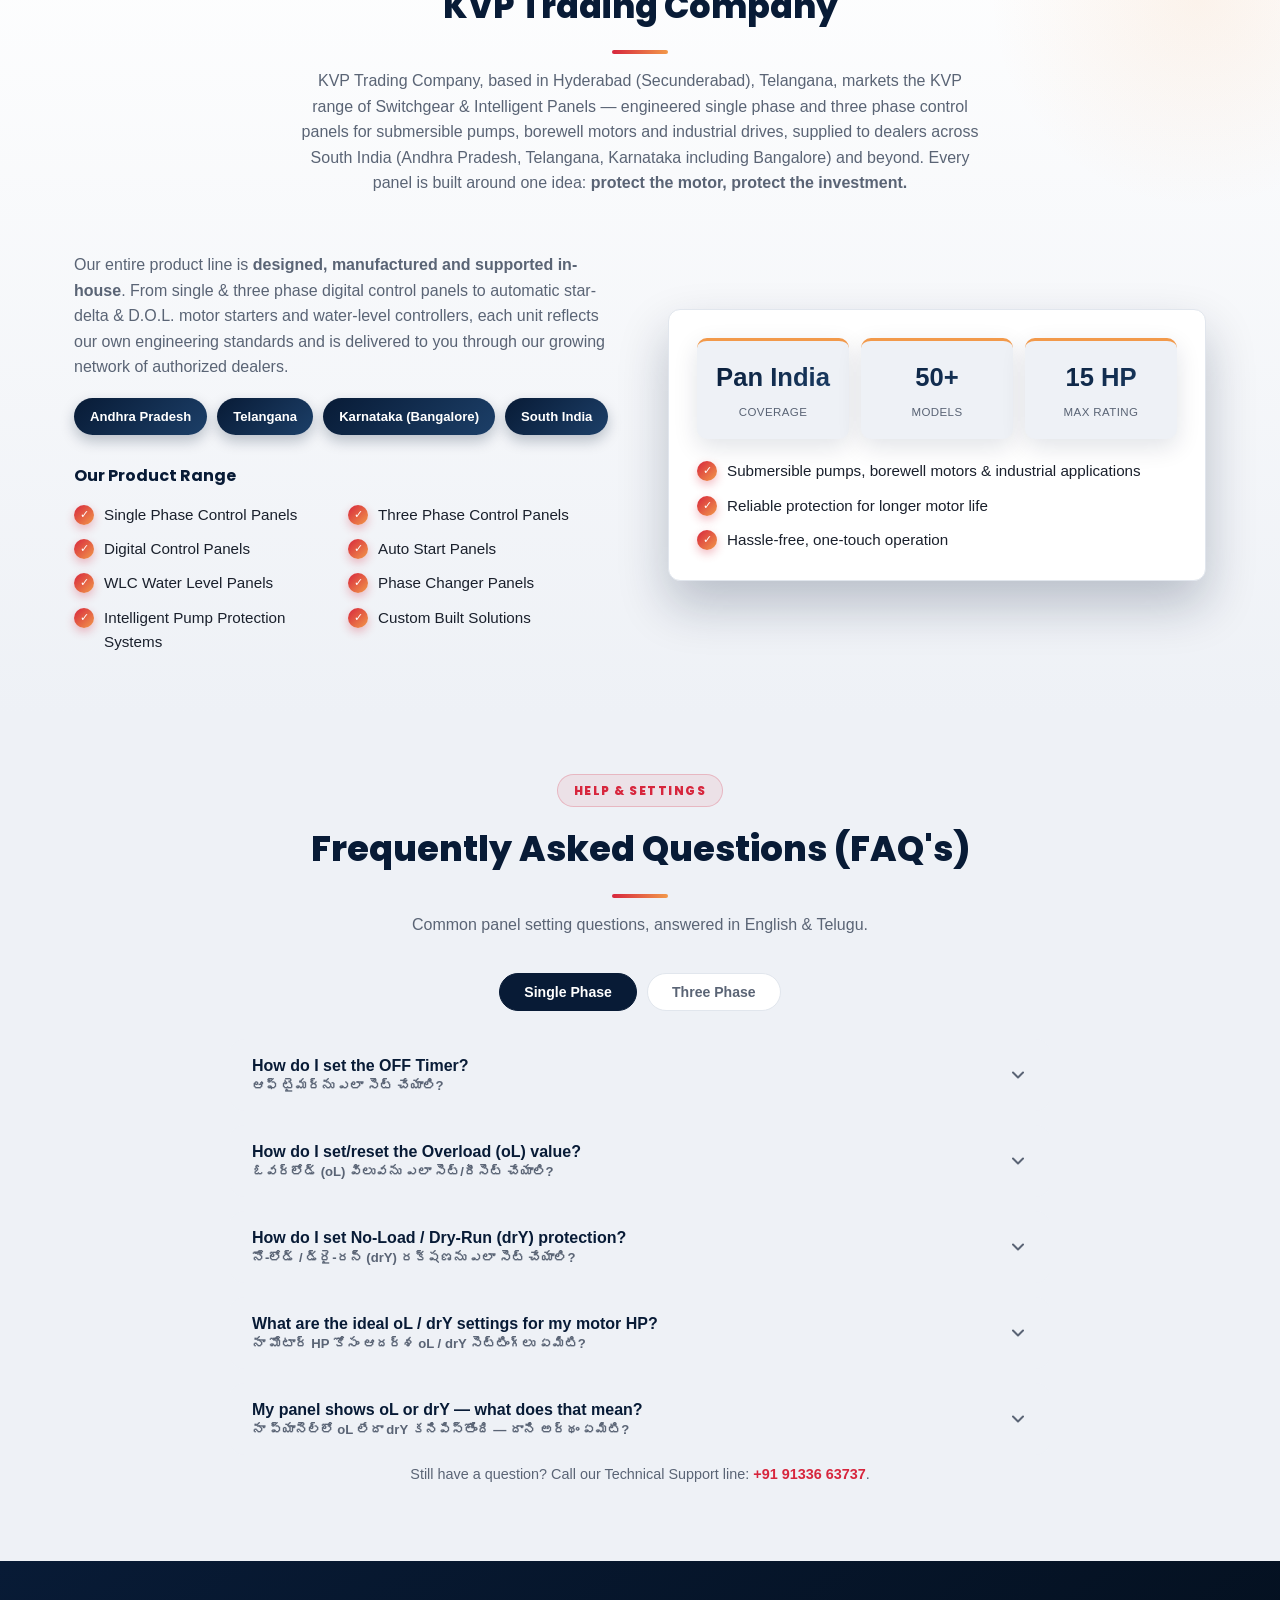
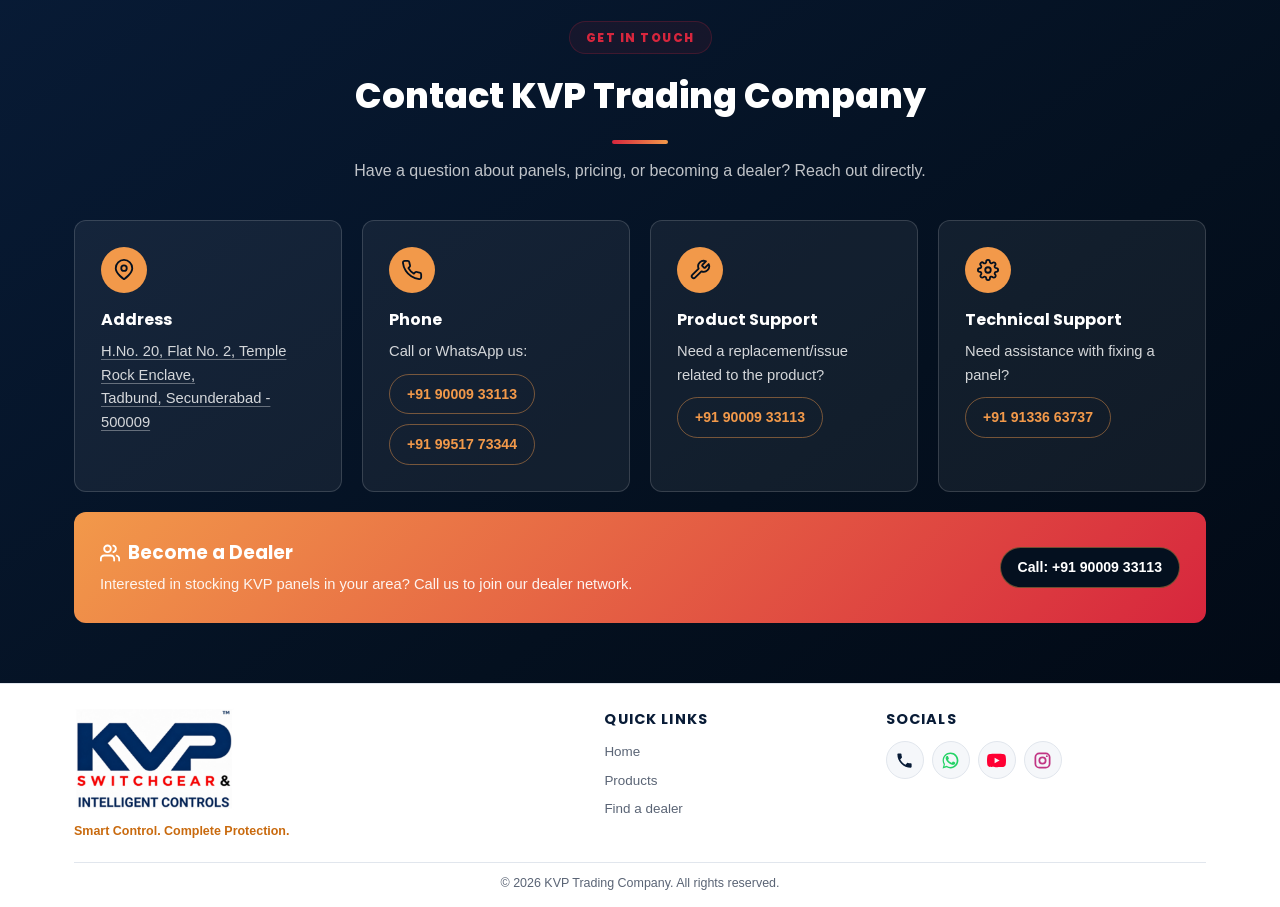
==== commit 92440b0f: "Set homepage coverage to Pan India" ====
--- a/index.html
+++ b/index.html
@@ -97,7 +97,7 @@
         </div>
         <div class="hero-stats">
           <div><strong>50+</strong><span>Panel &amp; Starter Models</span></div>
-          <div><strong>All India</strong><span>Coverage</span></div>
+          <div><strong>Pan India</strong><span>Coverage</span></div>
           <div><strong>7.5 HP</strong><span>Up to, Three Phase</span></div>
         </div>
       </div>
@@ -440,7 +440,7 @@
       </div>
       <div class="about-card reveal">
         <div class="coverage-stats">
-          <div><strong>All India</strong><span>Coverage</span></div>
+          <div><strong>Pan India</strong><span>Coverage</span></div>
           <div><strong>50+</strong><span>Models</span></div>
           <div><strong>15 HP</strong><span>Max Rating</span></div>
         </div>
